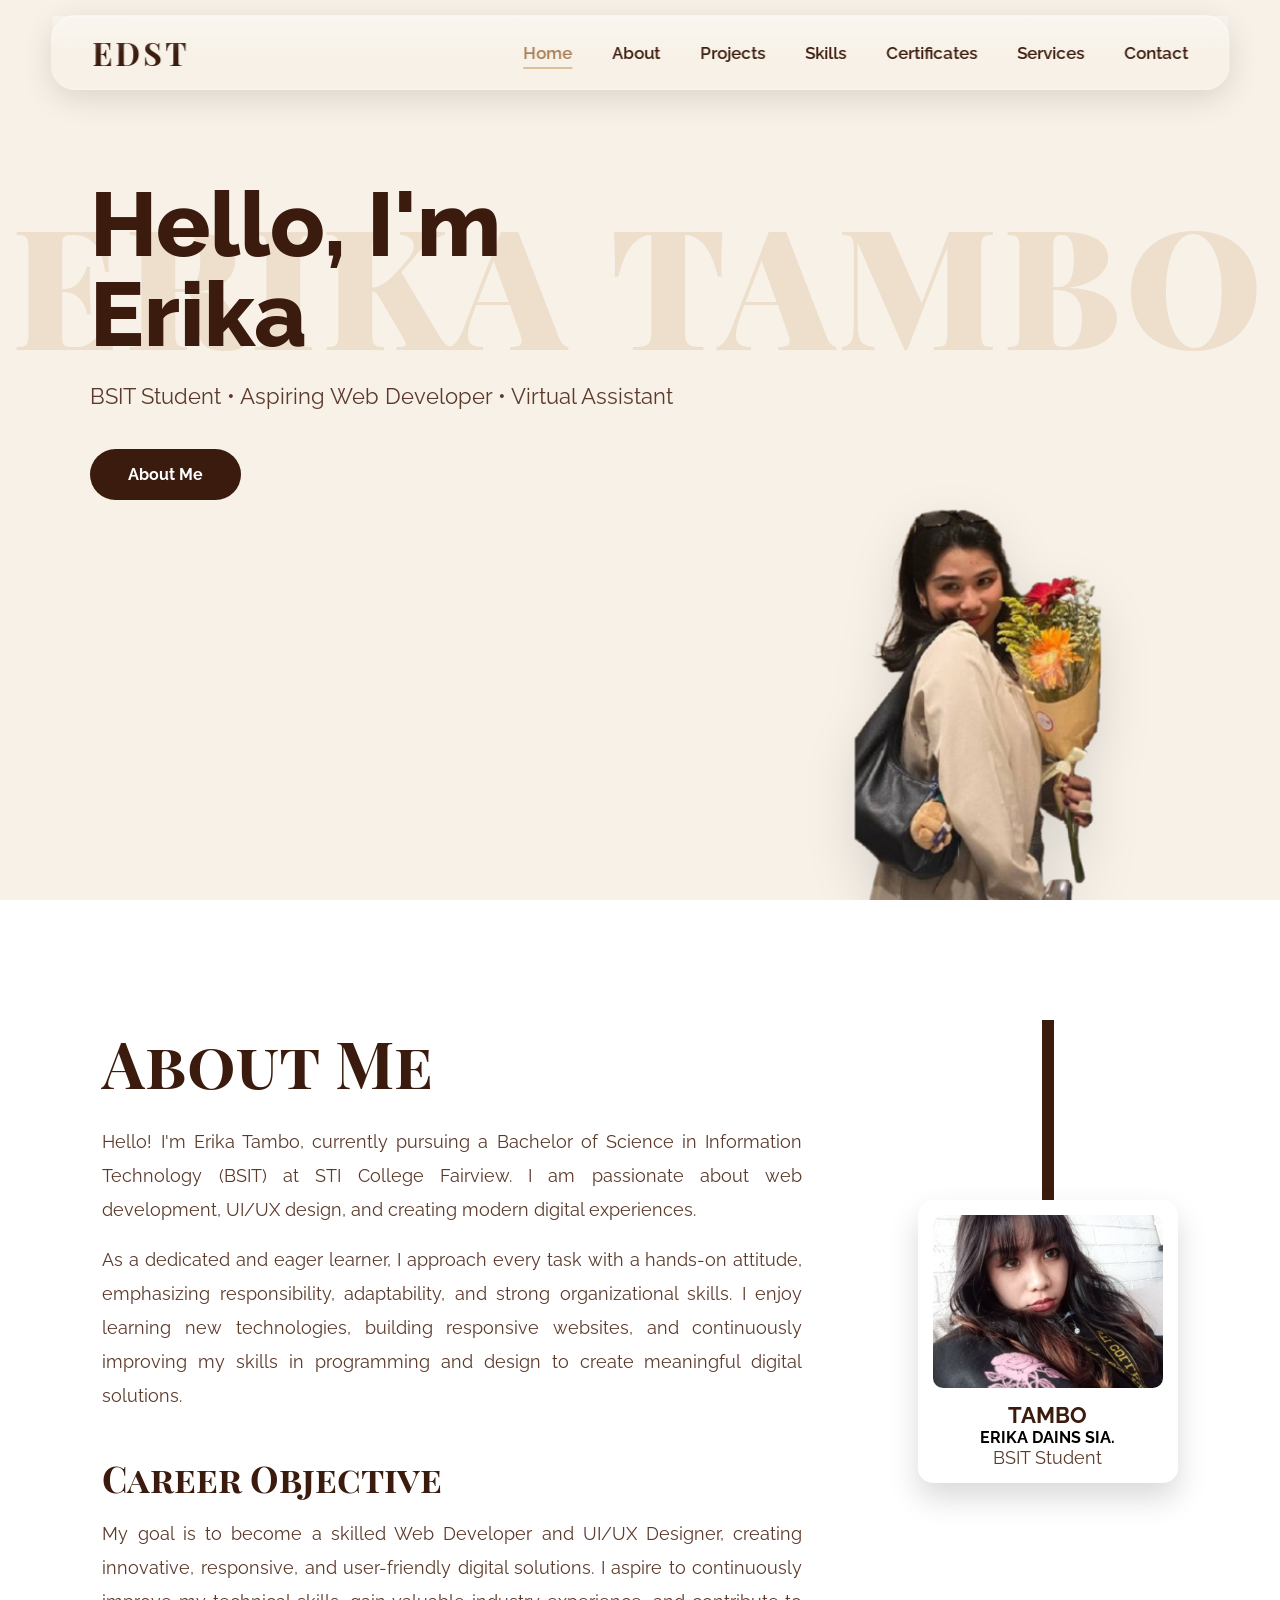
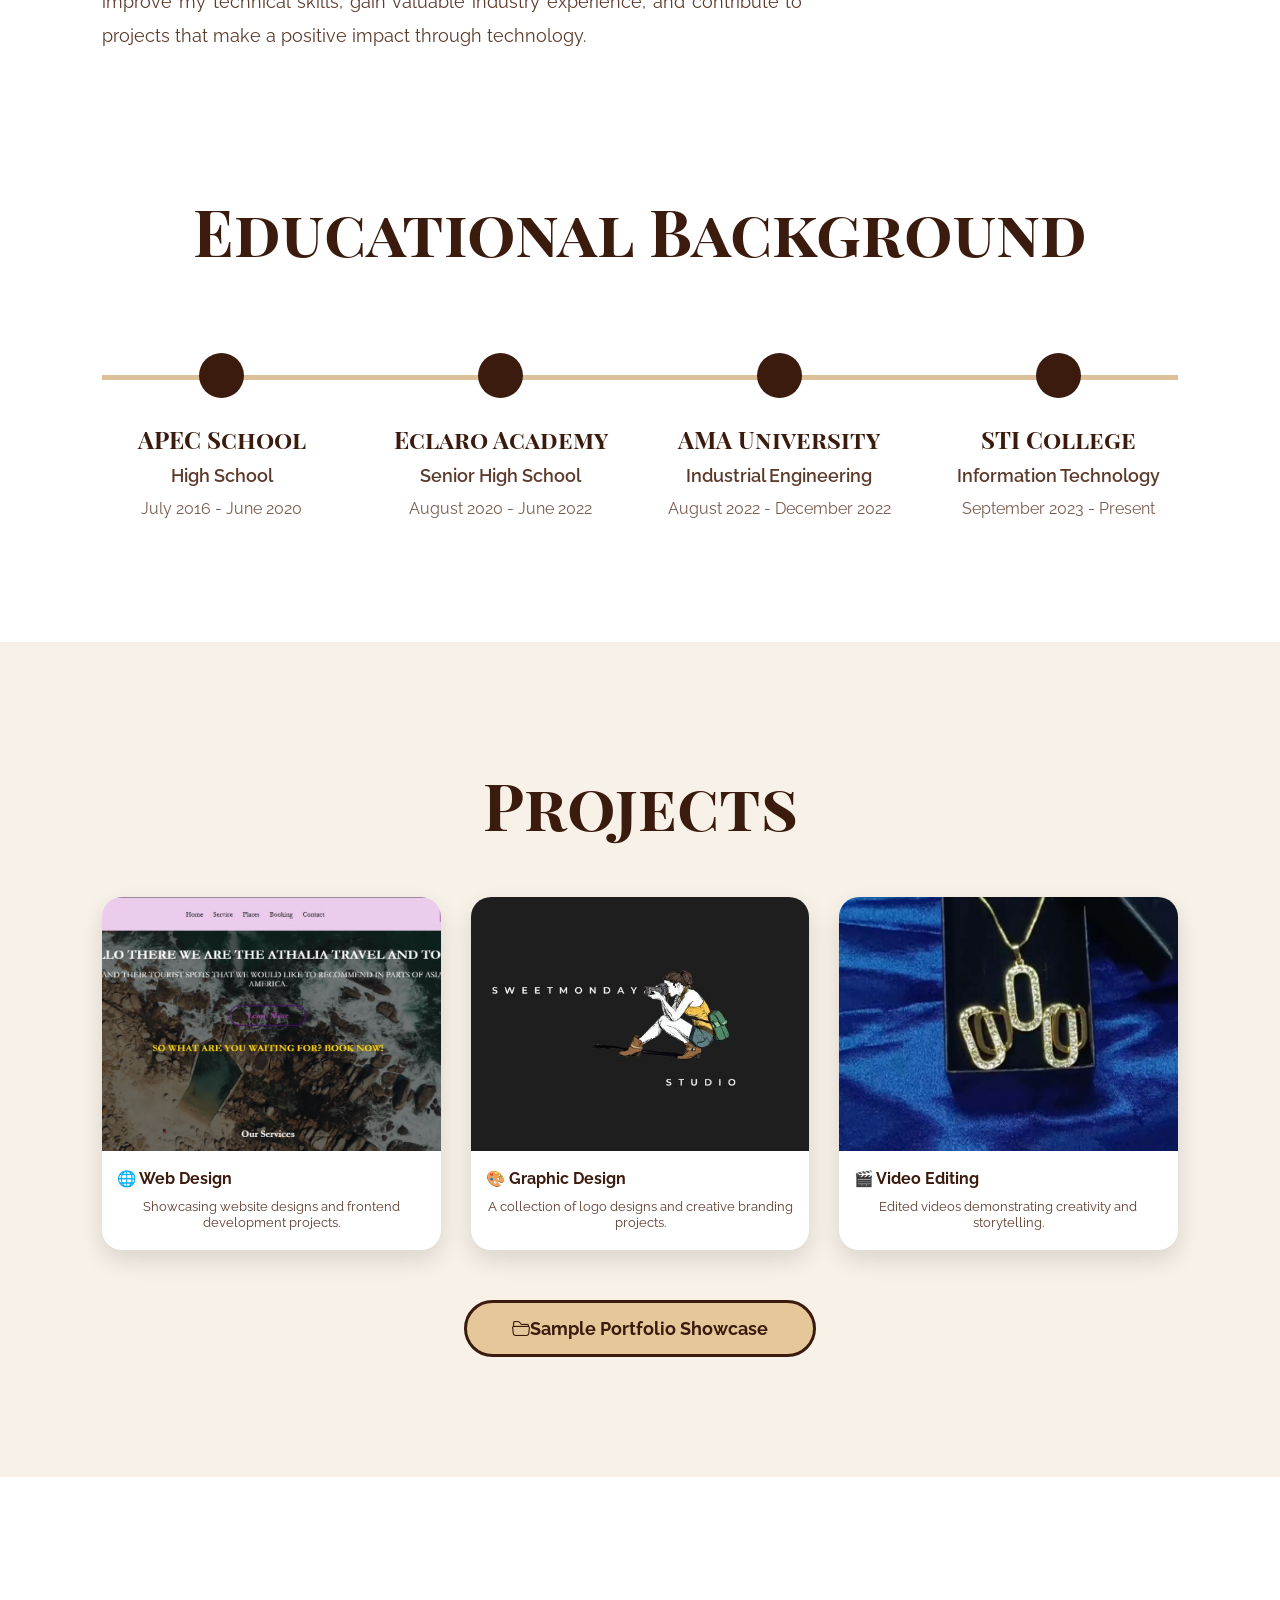
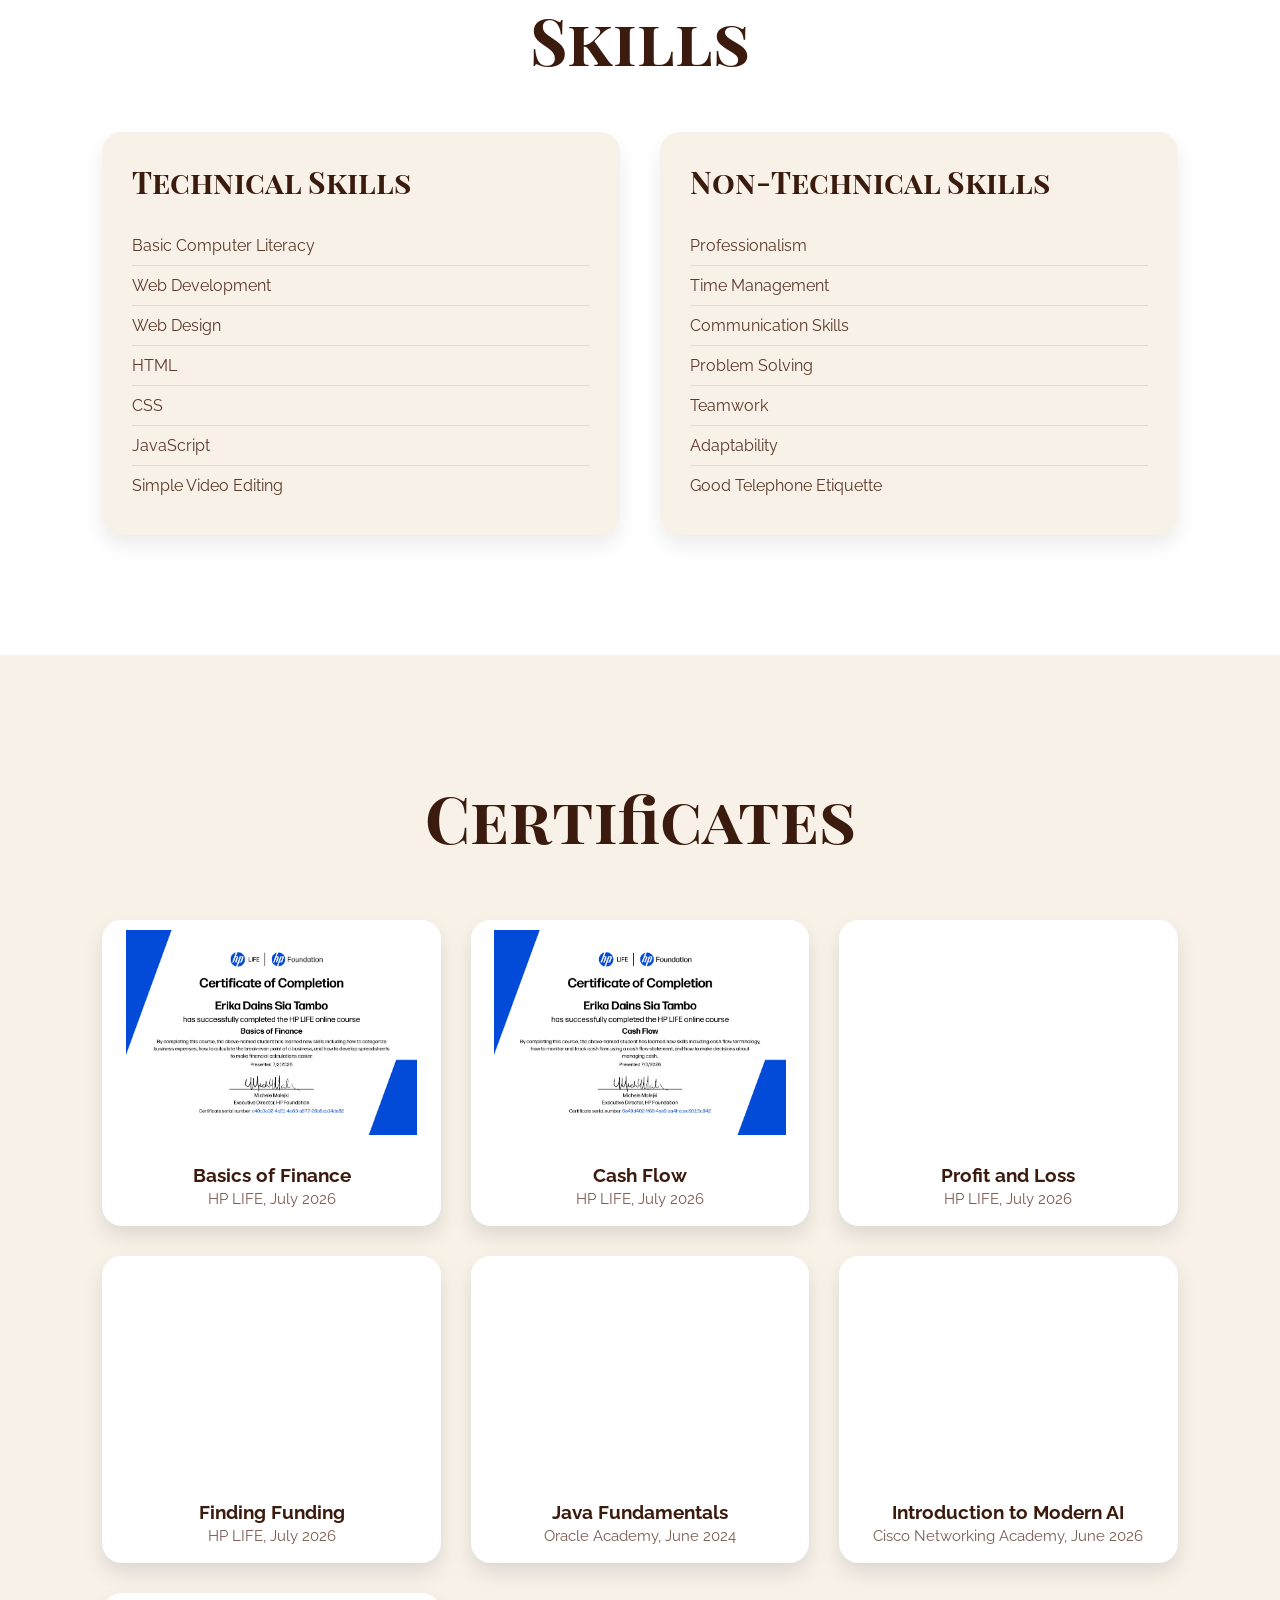
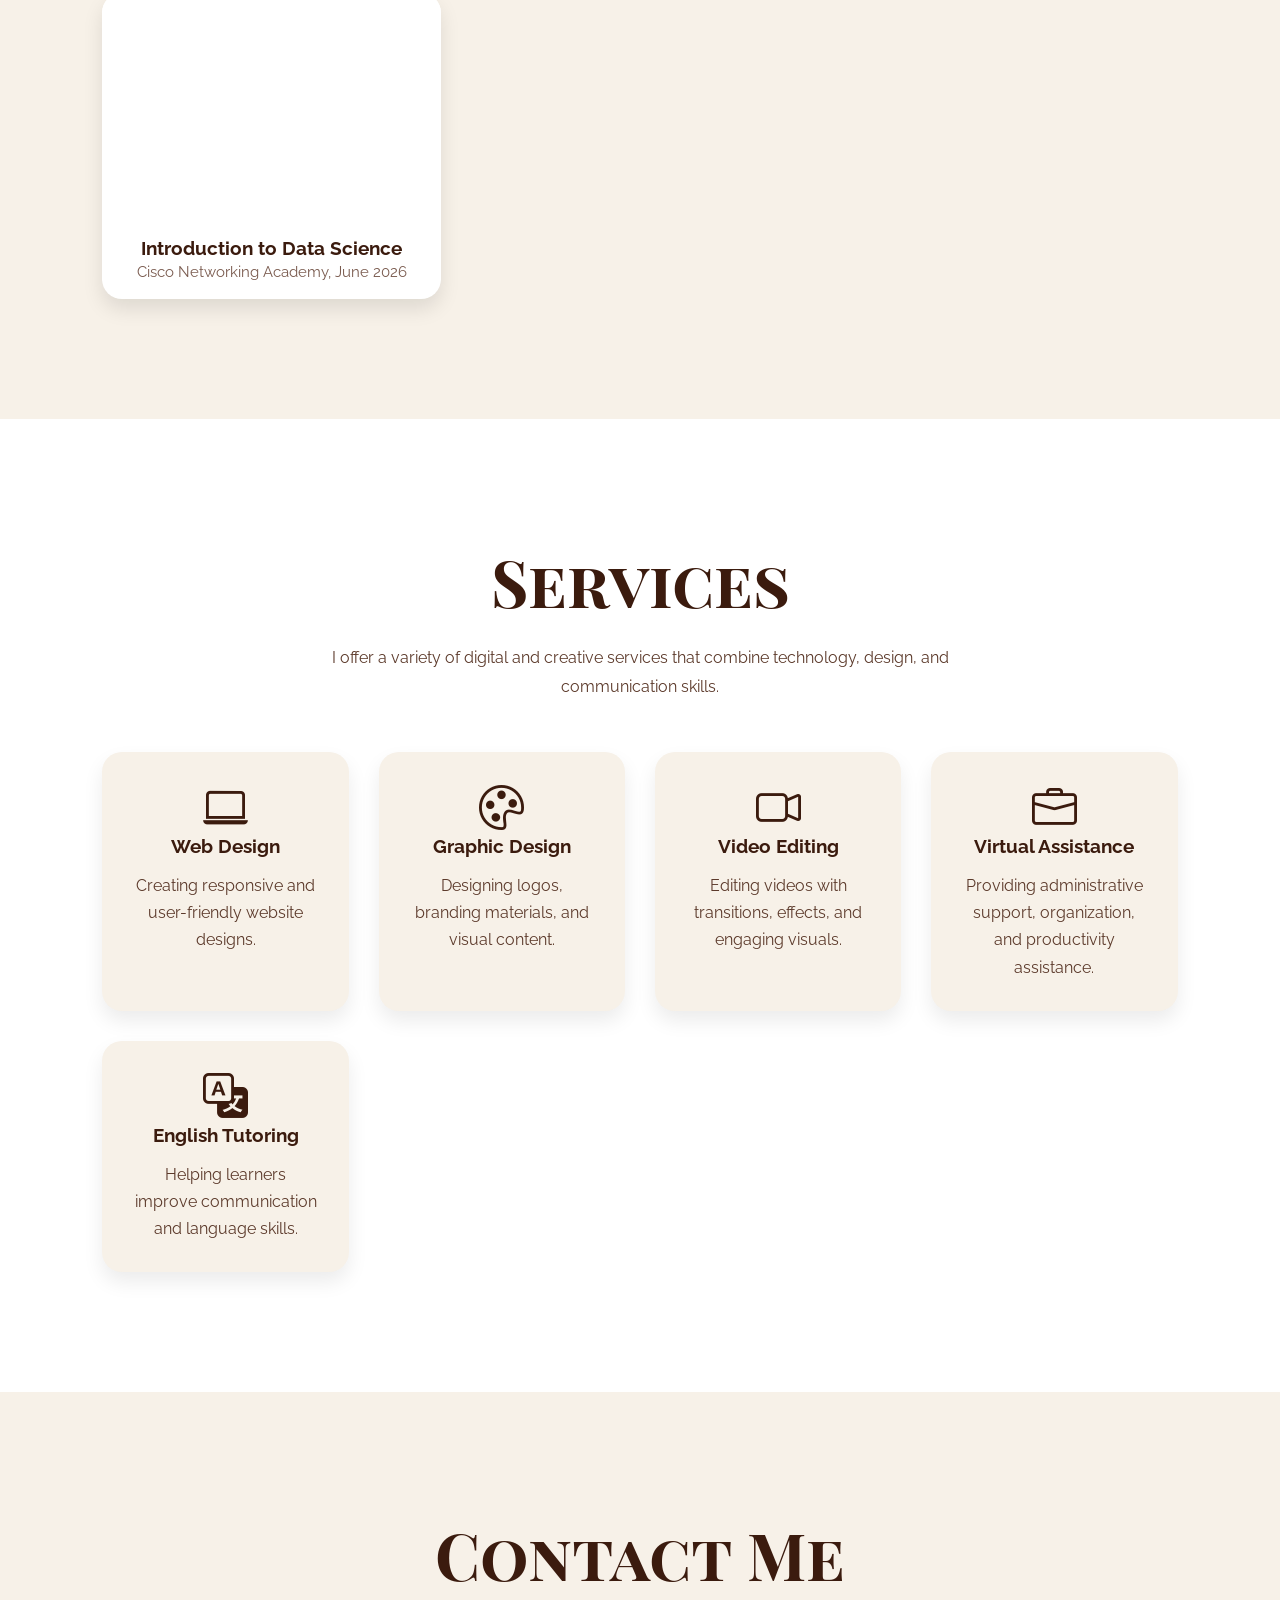
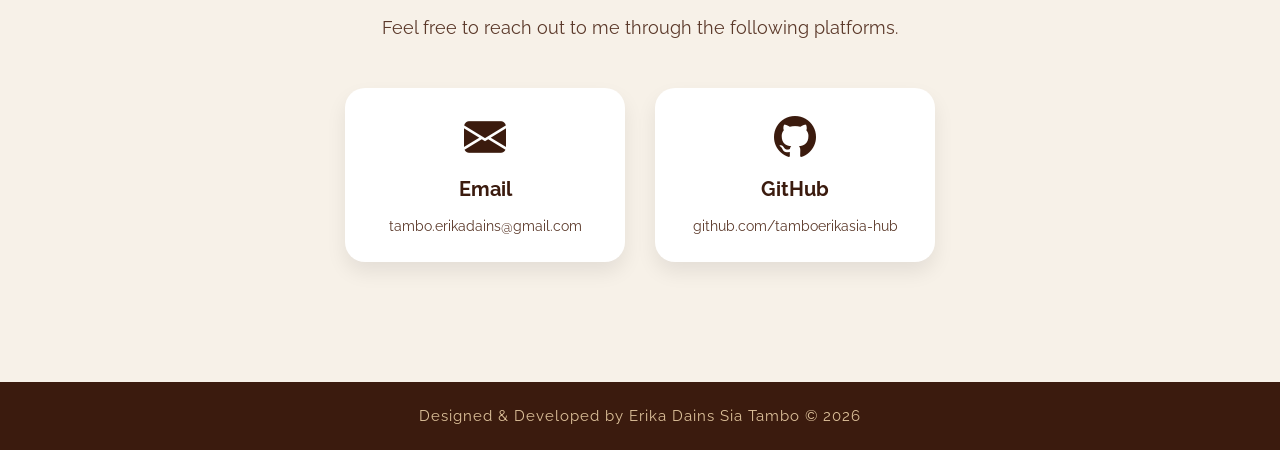
==== index.html @ eb38014f "Add files via upload" ====
<!DOCTYPE html>
<html lang="en">
<head>

  <meta charset="UTF-8">
  <meta name="viewport" content="width=device-width, initial-scale=1, viewport-fit=cover">
  <meta name="theme-color" content="#f7f1e8">

  <title>Erika Dains Tambo | BSIT Student, Web Developer, Virtual Assistant</title>
  <meta name="description" content="Portfolio of Erika Dains Tambo, a BSIT student at STI College Fairview offering web design, graphic design, video editing and virtual assistance.">

  <link rel="preconnect" href="https://fonts.googleapis.com">
  <link rel="preconnect" href="https://fonts.gstatic.com" crossorigin>

  <link href="https://fonts.googleapis.com/css2?family=Raleway:wght@300;400;500;600;700;800;900&display=swap" rel="stylesheet">
  <link href="https://fonts.googleapis.com/css2?family=Playfair+Display+SC:wght@400;700;900&display=swap" rel="stylesheet">
  <link rel="stylesheet" href="https://cdn.jsdelivr.net/npm/bootstrap-icons@1.11.3/font/bootstrap-icons.min.css" crossorigin="anonymous" integrity="sha384-gIkQt4WcI4X14+Hn7+8FKYbBIDh47i0gI5+xvzKXdqVn3naaYN/hceWLKAJrg4zoS">


  <link rel="stylesheet" href="style.css">

  <link rel="icon" href="ED.png" type="image/png">

</head>

<body>

  <nav class="navbar">
  <a href="#home" class="logo">EDST</a>
  <button type="button" class="nav-toggle" aria-label="Open menu" aria-expanded="false" aria-controls="nav-links"><i class="bi bi-list"></i></button>
  <ul class="nav-links" id="nav-links">
    <li><a href="#home">Home</a></li>
    <li>
      <a href="#about">About</a>
      <ul class="dropdown">
        <li><a href="#career-title">Career Objectives</a></li>
        <li><a href="#education">Educational Background</a></li>
      </ul>
    </li>
    <li><a href="#projects">Projects</a></li>
    <li><a href="#skills">Skills</a></li>
    <li><a href="#certificates">Certificates</a></li>
    <li><a href="#services">Services</a></li>
    <li><a href="#contact">Contact</a></li>
  </ul>
</nav>


  <section id="home"class="hero">

    <h1 class="bg-text">ERIKA TAMBO</h1>

    <div class="content">

      <h2>Hello, I'm Erika</h2>

      <p>
        BSIT Student • Aspiring Web Developer • Virtual Assistant
     </p>

      <a href="#about" class="btn">About Me</a>

    </div>


    <div class="image-box">

      <img src="pic1.png" alt="Erika">

    </div>

  </section>

  <section id="about" class="about">

    <div class="about-content">

        <div class="about-text">

            <h2>About Me</h2>

            <p>
                 Hello! I'm Erika Tambo, currently pursuing a Bachelor of Science in Information Technology (BSIT) at STI College Fairview. I am passionate about web development, UI/UX design, and creating modern digital experiences.
            </p>

            <p>
                As a dedicated and eager learner, I approach every task with a hands-on attitude, emphasizing responsibility, adaptability, and strong organizational skills. I enjoy learning new technologies, building responsive websites, and continuously improving my skills in programming and design to create meaningful digital solutions.
            </p>
            
            <h3 id="career-title" class="career-title">Career Objective</h3>

           <p class="career-text"> 
           My goal is to become a skilled Web Developer and UI/UX Designer, creating innovative, responsive, and user-friendly digital solutions. I aspire to continuously improve my technical skills, gain valuable industry experience, and contribute to projects that make a positive impact through technology.
           </p>
        </div>

        <div class="id-card-container">

            <div class="lanyard"></div>

            <div class="id-card">

                <img src="pic2.jpg" alt="Erika">

                <h3>TAMBO</h3>
                <h4>ERIKA DAINS SIA.</h4>

                <p>BSIT Student</p>

            </div>

        </div>

    </div>
    <div id="education" class="education">

    <h2>Educational Background</h2>

    <div class="timeline">

    <div class="timeline-item">
        <div class="circle"></div>
        <h3>APEC School</h3>
        <h4>High School</h4>
        <p>July 2016 - June 2020</p>
    </div>

    <div class="timeline-item">
        <div class="circle"></div>
        <h3>Eclaro Academy</h3>
        <h4>Senior High School</h4>
        <p>August 2020 - June 2022</p>
    </div>

    <div class="timeline-item">
        <div class="circle"></div>
        <h3>AMA University</h3>
        <h4>Industrial Engineering</h4>
        <p>August 2022 - December 2022</p>
    </div>

    <div class="timeline-item">
        <div class="circle"></div>
        <h3>STI College</h3>
        <h4>Information Technology</h4>
        <p>September 2023 - Present</p>
    </div>
   </div>
  </div>

  </section>

    <section id="projects" class="projects">

    <h2 class="section-title">Projects</h2>

    <div class="project-gallery">

        <button type="button" class="project-card" onclick="openCategory('web')">

            <img loading="lazy" decoding="async" src="2022.png" alt="Web Design">

            <h3>🌐 Web Design</h3>

            <p>
                Showcasing website designs and frontend development projects.
            </p>

        </button>

        <button type="button" class="project-card" onclick="openCategory('graphic')">

            <img loading="lazy" decoding="async" src="2.jpg" alt="Graphic Design">

            <h3>🎨 Graphic Design</h3>

            <p>
                A collection of logo designs and creative branding projects.
            </p>

        </button>

        <button type="button" class="project-card" onclick="openCategory('video')">

            <img loading="lazy" decoding="async" src="1st.jpg" alt="Video Editing">

            <h3>🎬 Video Editing</h3>

            <p>
                Edited videos demonstrating creativity and storytelling.
            </p>

        </button>
        
    </div> 

        <div class="portfolio-button-container">

            <a href="https://erika-dainstambo.my.canva.site/project-portfolio-showcase"
           target="_blank" rel="noopener"
           class="portfolio-btn">

            <i class="bi bi-folder2-open"></i>
            Sample Portfolio Showcase

         </a>

        </div>

        <div id="projectModal" class="project-modal" role="dialog" aria-modal="true" aria-label="Project details">

         <div class="modal-content">

            <button type="button" class="close-btn" aria-label="Close">&times;</button>

            <div id="modalBody"></div>

        </div>

</div>


</section>



<section id="skills" class="skills">

    <h2>Skills</h2>

    <div class="skills-container">

        <div class="skills-box">

            <h3>Technical Skills</h3>

            <ul>
                <li>Basic Computer Literacy</li>
                <li>Web Development</li>
                <li>Web Design</li>
                <li>HTML</li>
                <li>CSS</li>
                <li>JavaScript</li>
                <li>Simple Video Editing</li>
            </ul>

        </div>

        <div class="skills-box">

            <h3>Non-Technical Skills</h3>

            <ul>
                <li>Professionalism</li>
                <li>Time Management</li>
                <li>Communication Skills</li>
                <li>Problem Solving</li>
                <li>Teamwork</li>
                <li>Adaptability</li>
                <li>Good Telephone Etiquette</li>
            </ul>

        </div>

    </div>

</section>

<section id="certificates" class="certificates">

    <h2>Certificates</h2>

    <div class="certificate-gallery">
        <div class="certificate-card" tabindex="0" role="button" aria-label="View Basics of Finance certificate">
            <img loading="lazy" decoding="async" src="BF.jpg" alt="Basics of Finance certificate">
            <h3>Basics of Finance</h3>
            <p class="cert-meta">HP LIFE, July 2026</p>
        </div>

        <div class="certificate-card" tabindex="0" role="button" aria-label="View Cash Flow certificate">
            <img loading="lazy" decoding="async" src="Cash_Flow.jpg" alt="Cash Flow certificate">
            <h3>Cash Flow</h3>
            <p class="cert-meta">HP LIFE, July 2026</p>
        </div>

        <div class="certificate-card" tabindex="0" role="button" aria-label="View Profit and Loss certificate">
            <img loading="lazy" decoding="async" src="Profit_and_Loss.jpg" alt="Profit and Loss certificate">
            <h3>Profit and Loss</h3>
            <p class="cert-meta">HP LIFE, July 2026</p>
        </div>

        <div class="certificate-card" tabindex="0" role="button" aria-label="View Finding Funding certificate">
            <img loading="lazy" decoding="async" src="Finding_Funding.jpg" alt="Finding Funding certificate">
            <h3>Finding Funding</h3>
            <p class="cert-meta">HP LIFE, July 2026</p>
        </div>

        <div class="certificate-card" tabindex="0" role="button" aria-label="View Java Fundamentals certificate">
            <img loading="lazy" decoding="async" src="java_fundamental.jpg" alt="Java Fundamentals certificate">
            <h3>Java Fundamentals</h3>
            <p class="cert-meta">Oracle Academy, June 2024</p>
        </div>

        <div class="certificate-card" tabindex="0" role="button" aria-label="View Introduction to Modern AI certificate">
            <img loading="lazy" decoding="async" src="Introduction_to_Modern_AI.jpg" alt="Introduction to Modern AI certificate">
            <h3>Introduction to Modern AI</h3>
            <p class="cert-meta">Cisco Networking Academy, June 2026</p>
        </div>

        <div class="certificate-card" tabindex="0" role="button" aria-label="View Introduction to Data Science certificate">
            <img loading="lazy" decoding="async" src="Introduction_to_Data_Science.jpg" alt="Introduction to Data Science certificate">
            <h3>Introduction to Data Science</h3>
            <p class="cert-meta">Cisco Networking Academy, June 2026</p>
        </div>
    </div>


    <div id="certificateModal" class="certificate-modal" role="dialog" aria-modal="true" aria-label="Certificate preview">
        <button type="button" class="certificate-close" aria-label="Close">&times;</button>
        <img id="certificatePreview" class="certificate-preview" alt="">
    </div>

</section>

<section id="services" class="services">

    <h2>Services</h2>

    <p class="services-text">
        I offer a variety of digital and creative services that combine technology, design, and communication skills.
    </p>

    <div class="services-container">

        <div class="service-card">
            <i class="bi bi-laptop"></i>
            <h3>Web Design</h3>
            <p>Creating responsive and user-friendly website designs.</p>
        </div>

        <div class="service-card">
            <i class="bi bi-palette"></i>
            <h3>Graphic Design</h3>
            <p>Designing logos, branding materials, and visual content.</p>
        </div>

        <div class="service-card">
            <i class="bi bi-camera-video"></i>
            <h3>Video Editing</h3>
            <p>Editing videos with transitions, effects, and engaging visuals.</p>
        </div>

        <div class="service-card">
            <i class="bi bi-briefcase"></i>
            <h3>Virtual Assistance</h3>
            <p>Providing administrative support, organization, and productivity assistance.</p>
        </div>

        <div class="service-card">
            <i class="bi bi-translate"></i>
            <h3>English Tutoring</h3>
            <p>Helping learners improve communication and language skills.</p>
        </div>

    </div>

</section>

<section id="contact" class="contact">

    <h2>Contact Me</h2>

    <p class="contact-text">
        Feel free to reach out to me through the following platforms.
    </p>

    <div class="contact-container">

        <a href="https://mail.google.com/mail/?view=cm&fs=1&to=tambo.erikadains@gmail.com&su=Meeting%20Request&body=Dear%20Erika%2C%0A%0AI%20hope%20this%20message%20finds%20you%20well.%20I%20came%20across%20your%20portfolio%20and%20would%20like%20to%20schedule%20a%20meeting%20to%20discuss%20a%20possible%20collaboration.%0A%0APlease%20let%20me%20know%20your%20availability%2C%20and%20I%20will%20be%20happy%20to%20work%20around%20your%20schedule.%0A%0AThank%20you%2C%20and%20I%20look%20forward%20to%20hearing%20from%20you.%0A%0ABest%20regards%2C%0A%5BYour%20Name%5D" target="_blank" rel="noopener" class="contact-card">
          <i class="bi bi-envelope-fill"></i>
          <h3>Email</h3>
          <span>tambo.erikadains@gmail.com</span>
        </a>

        <a href="https://github.com/tamboerikasia-hub" target="_blank" rel="noopener" class="contact-card">
            <i class="bi bi-github"></i>
            <h3>GitHub</h3>
            <span>github.com/tamboerikasia-hub</span>
        </a>

    </div>

</section>

<footer class="footer">

    <p>Designed & Developed by Erika Dains Sia Tambo © 2026</p>

</footer>



  <script src="script.js"></script>

</body>
</html>
---- style.css ----
*{
  margin:0;
  padding:0;
  box-sizing:border-box;
  font-family:'Raleway', sans-serif;
}

html{
  scroll-behavior:smooth;
  scroll-padding-top:100px;
}

body{
  background:#f7f1e8;
  overflow-x:hidden;
  padding-top:0;
}

img{
  max-width:100%;
  height:auto;
}

.navbar{
    position:fixed;
    top:15px;
    left:50%;
    transform:translateX(-50%);
    width:92%;
    max-width:1400px;
    height:75px;
    display:flex;
    justify-content:space-between;
    align-items:center;
    padding:0 40px;
    background:rgba(255,255,255,0.12);
    backdrop-filter:blur(30px) saturate(180%);
    -webkit-backdrop-filter:blur(30px) saturate(180%);
    border:1px solid rgba(255,255,255,0.25);
    border-radius:24px;
    box-shadow:
      0 8px 32px rgba(0,0,0,.12),
      inset 0 1px 1px rgba(255,255,255,.35);
    z-index:1000;
    overflow:visible;
}

.navbar::before{
    content:"";
    position:absolute;
    top:0;
    left:0;
    width:100%;
    height:50%;
    background:linear-gradient(
        to bottom,
        rgba(255,255,255,.35),
        rgba(255,255,255,0)
    );
    pointer-events:none;
}

.logo{
    text-decoration: none;
    font-size: 2rem;
    font-weight:700;
    color:#3b1b0e;
    letter-spacing:3px;
    font-family:'Playfair Display SC', serif;
}

.nav-links{
    display:flex;
    align-items:center;
    gap:40px;
    list-style:none;
}

.nav-links a{
    text-decoration:none;
    color:#3b1b0e;
    font-size:17px;
    font-weight:600;
    position:relative;
    transition:.3s;
}

.nav-links a::after{
    content:"";
    position:absolute;
    left:0;
    bottom:-6px;
    width:0;
    height:2px;
    background:#dcc099;
    transition:.3s ease;
}

.nav-links a:hover{
    color:#a67c52;
}

.nav-links a:hover::after{
    width:100%;
}

.nav-links li{
  position:relative;
}

.dropdown{
    position:absolute;
    top:120%;
    left:0;
    min-width:220px;
    background:rgba(255,255,255,.7);
    backdrop-filter:blur(20px);
    -webkit-backdrop-filter:blur(20px);
    border:1px solid rgba(255,255,255,.4);
    border-radius:16px;
    box-shadow:0 10px 30px rgba(0,0,0,.1);
    list-style:none;
    opacity:0;
    visibility:hidden;
    transform:translateY(10px);
    transition:.3s ease;
    z-index:2000;
}

.dropdown li{
    padding:12px 18px;
}

.dropdown li a{
    color:#3b1b0e;
}

.dropdown li:hover{
    background:rgba(220,192,153,.2);
}

.nav-links li:hover .dropdown{
    opacity:1;
    visibility:visible;
    transform:translateY(0);
}

.hero{
  width:100%;
  min-height:100vh;
  position:relative;
  overflow:hidden;
  padding:140px 7% 80px;
}

.bg-text{
  position:absolute;
  top:170px;
  left:50%;
  transform:translateX(-50%);
  font-size:clamp(60px, 13vw, 180px);
  font-weight:900;
  color:#dcc099;
  opacity:0.35;
  white-space:nowrap;
  z-index:1;
  letter-spacing:5px;
  font-family:'Playfair Display SC', serif;
}

.content{
  position:relative;
  z-index:5;
  max-width:600px;
  margin: 40px 0 0;
}

.content h2{
  font-size:clamp(45px, 7vw, 90px);
  line-height:1;
  color:#3b1b0e;
  margin-bottom:20px;
  font-weight:800;
}

.content p{
  font-size:clamp(16px, 2vw, 22px);
  color:#5c3a2b;
  margin-bottom:35px;
  line-height:1.6;
}

.btn{
  display:inline-block;
  padding:16px 38px;
  background:#3b1b0e;
  color:white;
  text-decoration:none;
  border-radius:50px;
  font-weight:700;
  transition:0.3s;
}

.btn:hover{
  background:#dcc099;
  color:#3b1b0e;
  transform:translateY(-5px);
}

.image-box{
  position:absolute;
  right:-50px;
  bottom: -4px;;
  width:min(55vw, 780px);
  z-index:4;
}


.image-box img{
  width:100%;
  object-fit:contain;

  mix-blend-mode:multiply;

  filter:
    drop-shadow(0 20px 25px rgba(0,0,0,0.12));
}

@keyframes float{

   0%{
        transform:translateX(-50%) translateY(0);
    }

    50%{
        transform:translateX(-50%) translateY(-3px);
    }

    100%{
        transform:translateX(-50%) translateY(0);
    }

}

@media(max-width:1100px){

  .hero{
    padding-top:180px;
  }

  .image-box{
    width:420px;
    right:0;
  }

}

@media(max-width:900px){

  .navbar{
    flex-direction:column;
    gap:20px;
    padding:25px;
  }

  .nav-links{
    gap:20px;
    flex-wrap:wrap;
    justify-content:center;
  }

  .hero{
    display:flex;
    flex-direction:column;
    align-items:center;
    justify-content:center;
    text-align:center;
    padding:
      220px
      25px
      80px;
  }

  .bg-text{
    top:230px;
    font-size:70px;
    white-space:normal;
    text-align:center;
    width:100%;
  }

  .content{
    margin-top:0;
  }

  .content h2{
    font-size:55px;
  }

  .image-box{
    position:relative;
    width:100%;
    max-width:420px;
    right:auto;
    bottom:auto;
    margin-top:50px;
  }

}

@media(max-width:500px){

  .logo{
    font-size:26px;
  }

  .nav-links{
    gap:15px;
  }

  .nav-links a{
    font-size:15px;
  }

  .content h2{
    font-size:42px;
  }

  .content p{
    font-size:16px;
  }

  .btn{
    padding:14px 30px;
    font-size:15px;
  }

  .bg-text{
    font-size:55px;
    top:250px;
  }

}

.about{
    width:100%;
    padding:120px 8%;
    background:#ffffff;
}

.about-content{
    display:flex;
    justify-content:space-between;
    align-items:flex-start;
    gap:100px;
}

.about-text{
    flex:1;
    max-width:700px;
}

.about-text h2{
    font-size:60px;
    color:#3b1b0e;
    margin-bottom:20px;
    font-family:'Playfair Display SC', serif;
     text-align:justify
}

.about-text p{
    color:#5c3a2b;
    font-size:18px;
    line-height:1.9;
    margin-bottom:15px;
     text-align:justify
}

.career-title{
    margin-top:40px;
    margin-bottom:15px;
    color:#3b1b0e;
    font-size:36px;
    font-weight:700;
    font-family:'Playfair Display SC', serif;
}

.career-text{
    color:#5c3a2b;
    font-size:18px;
    line-height:1.9;
    margin-bottom:20px;
    text-align:justify;
}

.id-card-container{
    display:flex;
    flex-direction:column;
    align-items:center;
    flex-shrink:0;
    transform-origin:top center;
    animation:swing 4s ease-in-out infinite;
}

.lanyard{
    width:12px;
    height:180px;
    background:#3b1b0e;
}

.id-card{
    width:260px;
    background:white;
    padding:15px;
    border-radius:15px;
    text-align:center;

    box-shadow:0 15px 30px rgba(0,0,0,.15);
}

.id-card img{
    width:100%;
    border-radius:10px;
}

.id-card h3{
    margin-top:10px;
    color:#3b1b0e;
    font-size:22px;
}

.id-card p{
    color:#5c3a2b;
    font-size:18px;
}

@media(max-width:900px){

    .about-content{
        flex-direction:column;
        align-items:center;
        text-align:center;
        gap:50px;
    }

    .about-text{
        max-width:100%;
    }

    .about-text h2{
        font-size:45px;
        text-align:justify
    }

    .career-title{
        font-size:30px;
         text-align:justify
    }

    .id-card{
        width:220px;
    }

}

.education{
    margin-top:120px;
}

.education h2{
    text-align:center;
    color:#3b1b0e;
    margin-bottom:80px;
    font-size:70px;
    font-family:'Playfair Display SC', serif;
}

.timeline{
    position:relative;
    display:flex;
    justify-content:space-between;
    align-items:flex-start;
    gap:40px;
}

.timeline::before{
    content:"";
    position:absolute;
    top:22px;
    left:0;
    width:100%;
    height:5px;
    background:#dcc099;
}

.timeline-item{
    position:relative;
    z-index:2;
    text-align:center;
    width:250px;
}

.circle{
    width:45px;
    height:45px;
    background:#3b1b0e;
    border-radius:50%;
    margin:0 auto 25px;
}

.timeline-item h3{
    color:#3b1b0e;
    font-size:24px;
    margin-bottom:10px;
    font-weight:700;
    font-family:'Playfair Display SC', serif;
}

.timeline-item h4{
    color:#5c3a2b;
    font-size:18px;
    margin-bottom:10px;
    font-weight:600;
}

.timeline-item p{
    color:#7a5b4f;
    font-size:16px;
    line-height:1.6;
}

@media(max-width:900px){

    .education h2{
        font-size:50px;
    }

    .timeline{
        flex-direction:column;
        align-items:center;
        gap:50px;
    }

    .timeline::before{
        display:none;
    }

    .timeline-item{
        width:100%;
        max-width:350px;
    }

    .about-content{
        flex-direction:column;
        text-align:center;
    }

    .timeline{
        flex-direction:column;
        gap:40px;
        align-items:center;
    }

    .timeline::before{
        display:none;
    }

}

@keyframes swing{

    0%{
        transform:rotate(-4deg);
    }

    50%{
        transform:rotate(4deg);
    }

    100%{
        transform:rotate(-4deg);
    }

}


.section-title{
    text-align:center;
    font-size:42px;
    margin-bottom:50px;
    color:#3b1b0e;
}

.project-gallery{
    display:grid;
    grid-template-columns:repeat(auto-fit, minmax(350px, 1fr));
    gap:30px;
    justify-content:center;
    align-items:start;
    margin-top:50px;
}

.project-card{
    background:#fff;
    border:none;
    border-radius:20px;
    overflow:hidden;
    cursor:pointer;
    box-shadow:0 10px 25px rgba(0,0,0,.12);
    transition:.3s;
    text-align:center;
    display:flex;
    flex-direction:column;
    height:520px; 
}

.project-card img{
    width:100%;
    height:350px;
    object-fit:cover;
    display:block;
}


.project-card h3{
    margin:18px 15px 10px;
    color:#3b1b0e;
    text-align:center;
}

.project-card p{
    margin:0 15px 20px;
    color:#5c3a2b;
    flex:1;
}

.project-modal{

    display:none;

    position:fixed;

    inset:0;

    background:rgba(0,0,0,.8);

    backdrop-filter:blur(6px);

    justify-content:center;

    align-items:center;

    z-index:99999;

}

.modal-content{

    width:90%;

    max-width:1100px;

    max-height:90vh;

    overflow-y:auto;

    background:#fff;

    border-radius:20px;

    padding:35px;

    position:relative;

    animation:popup .35s ease;

}

.close-btn{

    position:absolute;

    top:15px;

    right:20px;

    font-size:40px;

    font-weight:bold;

    cursor:pointer;

    color:#3b1b0e;

    transition:.3s;

}

.close-btn:hover{

    color:#b22222;

    transform:rotate(90deg);

}

.project-item{

    margin-bottom:35px;

}

.project-item img{

    width:100%;

    border-radius:15px;

    cursor:pointer;

    transition:.3s;

}

.project-item img:hover{

    transform:scale(1.02);

}

@keyframes popup{

    from{

        opacity:0;

        transform:scale(.9);

    }

    to{

        opacity:1;

        transform:scale(1);

    }

}

.project-buttons{
    display:center;
    gap:10px;
    margin:20px;
}

.portfolio-button-container{
    width: 100%;
    display: flex;
    justify-content: center;
    align-items: center;
    margin: 50px auto 0;
}

.portfolio-btn{
    display: inline-flex;
    align-items: center;
    justify-content: center;

    padding: 15px 45px;

    background: #e5c79a;
    color: #3b1b0e;

    border: 3px solid #3b1b0e;
    border-radius: 50px;

    text-decoration: none;
    font-weight: 700;
    font-size: 18px;

    transition: .3s ease;
}

.portfolio-btn:hover{
    background: #3b1b0e;
    color: #fff;
    transform: translateY(-4px);
}

.portfolio-btn i{
    font-size:18px;
}



.skills{
    padding:120px 8%;
    background:#ffffff;
}

.skills h2{
    text-align:center;
    font-size:55px;
    color:#3b1b0e;
    font-family:'Playfair Display SC', serif;
    margin-bottom:50px;
}

.skills-container{
    display:grid;
    grid-template-columns:repeat(2,1fr);
    gap:40px;
}

.skills-box{
    background:#f7f1e8;
    padding:30px;
    border-radius:20px;
    box-shadow:0 10px 20px rgba(0,0,0,.08);
    transition:.3s;
}

.skills-box:hover{
    transform:translateY(-8px);
}

.skills-box h3{
    color:#3b1b0e;
    margin-bottom:24px;
    font-size:30px;
    font-family:'Playfair Display SC', serif;
}

.skills-box ul{
    list-style:none;
}

.skills-box li{
    padding:10px 0;
    color:#5c3a2b;
    font-size:16px;
    border-bottom:1px solid rgba(59,27,14,.1);
}

.skills-box li:last-child{
    border-bottom:none;
}

@media(max-width:768px){

    .skills-container{
        grid-template-columns:1fr;
    }

    .skills h2{
        font-size:50px;
    }

}

/* CERTIFICATES */

.certificates{
    padding:120px 8%;
    background:#f7f1e8;
}

.certificates h2{
    text-align:center;
    font-size:60px;
    color:#3b1b0e;
    margin-bottom:60px;
    font-family:'Playfair Display SC', serif;
}

.certificate-gallery{
    display:grid;
    grid-template-columns:repeat(auto-fit,minmax(300px,1fr));
    gap:30px;
}

.certificate-card{
    background:#fff;
    border-radius:20px;
    overflow:hidden;
    box-shadow:0 10px 20px rgba(0,0,0,.1);
    transition:.3s;
    cursor:pointer;
    position:relative;
}

.certificate-card:hover{
    transform:translateY(-8px);
}

.certificate-card img{
    width:100%;
    height:220px;
    object-fit:contain;
    background:#fff;
    padding:10px;
}

.certificate-card h3{
    text-align:center;
    padding:15px;
    color:#3b1b0e;
}

/* Hover Overlay */

.certificate-card::after{
    content:"📜 View Certificate";
    position:absolute;
    top:0;
    left:0;
    width:100%;
    height:220px;
    background:rgba(0,0,0,.55);
    color:#fff;
    display:flex;
    justify-content:center;
    align-items:center;
    font-size:18px;
    font-weight:700;
    opacity:0;
    transition:.3s ease;
}

.certificate-card:hover::after{
    opacity:1;
}

/* Modal */

.certificate-modal{
    display:none;
    position:fixed;
    inset:0;
    background:rgba(0,0,0,.9);
    backdrop-filter:blur(8px);
    z-index:99999;
}

.certificate-preview{
    position:absolute;
    top:50%;
    left:50%;
    transform:translate(-50%,-50%);
    max-width:95%;
    max-height:90vh;
    object-fit:contain;
    border-radius:15px;
    box-shadow:0 20px 50px rgba(0,0,0,.4);
    animation:zoomCertificate .3s ease;
}

.certificate-close{
    position:absolute;
    top:20px;
    right:40px;
    color:#fff;
    font-size:50px;
    cursor:pointer;
    z-index:100000;
}

@keyframes zoomCertificate{

    from{
        transform:translate(-50%,-50%) scale(.7);
        opacity:0;
    }

    to{
        transform:translate(-50%,-50%) scale(1);
        opacity:1;
    }

}

@media(max-width:900px){

    .certificate-gallery{
        grid-template-columns:repeat(2,1fr);
    }

}

@media(max-width:600px){

    .certificate-gallery{
        grid-template-columns:1fr;
    }

}

.contact{
    padding:120px 8%;
    background:#ffffff;
    text-align:center;
}

.contact h2{
    font-size:60px;
    color:#3b1b0e;
    font-family:'Playfair Display SC', serif;
    margin-bottom:20px;
}

.services{
    padding:120px 8%;
    background:#ffffff;
    text-align:center;
}

.services h2{
    font-size:60px;
    color:#3b1b0e;
    margin-bottom:20px;
    font-family:'Playfair Display SC', serif;
}

.services-text{
    max-width:700px;
    margin:0 auto 50px;
    color:#5c3a2b;
    line-height:1.8;
}

.services-container{
    display:grid;
    grid-template-columns:repeat(auto-fit,minmax(250px,1fr));
    gap:30px;
}

.service-card{
    background:#f7f1e8;
    padding:30px;
    border-radius:20px;
    box-shadow:0 10px 20px rgba(0,0,0,.08);
    transition:.3s;
}

.service-card:hover{
    transform:translateY(-8px);
}

.service-card i{
    font-size:45px;
    color:#3b1b0e;
    margin-bottom:15px;
}

.service-card h3{
    color:#3b1b0e;
    margin-bottom:15px;
}

.service-card p{
    color:#5c3a2b;
    line-height:1.7;
}

.contact-card h3{
    font-size:20px;
    color:#3b1b0e;
    font-weight:700;
    margin:0;
}

.contact-card span{
    font-size:14px;
    color:#5c3a2b;
    text-align:center;
    word-break:break-word;
    line-height:1.5;
}
.contact-text{
    color:#5c3a2b;
    margin-bottom:50px;
    font-size:18px;
}

.contact-container{
    display:flex;
    justify-content:center;
    gap:30px;
    flex-wrap:wrap;
}

.contact-card{
    width:180px;
    padding:25px;
    background:#f7f1e8;
    border-radius:20px;
    text-decoration:none;
    color:#3b1b0e;
    display:flex;
    flex-direction:column;
    align-items:center;
    gap:15px;
    transition:.3s;
    box-shadow:0 10px 20px rgba(0,0,0,.08);
}

.contact-card:hover{
    transform:translateY(-8px);
    background:#dcc099;
}

.contact-card i{
    font-size:42px;
    color:#3b1b0e;
    display:block;
}

.footer{
    background:#3b1b0e;
    padding:25px;
    text-align:center;
}

.footer p{
    color:#dcc099;
    font-size:15px;
    letter-spacing:1px;
}

#career,
#education,
#projects,
#skills,
#contact{
    scroll-margin-top:120px;
}

/* ===== Improvements ===== */
.projects{padding:120px 8%;background:#f7f1e8}
.contact{background:#f7f1e8}
.contact-card{background:#fff}
.section-title{font-family:'Playfair Display SC',serif;font-size:60px}
.navbar{background:rgba(247,241,232,.86)}
.nav-links a.active{color:#a67c52}
.nav-links a.active::after{width:100%}
.nav-links li:focus-within .dropdown{opacity:1;visibility:visible;transform:none}
.nav-toggle{display:none;background:none;border:none;font-size:2rem;color:#3b1b0e;cursor:pointer;line-height:1}
.project-card:hover{transform:translateY(-8px)}
.project-item img{cursor:default}
.project-item img:hover{transform:none}
.close-btn,.certificate-close{background:none;border:none;line-height:1}
.certificate-card h3{padding:15px 15px 4px}
.cert-meta{text-align:center;padding:0 15px 18px;color:#7a5b4f;font-size:15px}
.certificate-card::after{pointer-events:none}
:focus-visible{outline:3px solid #a67c52;outline-offset:3px}

@media(max-width:900px){
  .navbar{flex-direction:row;flex-wrap:wrap;height:auto;min-height:64px;padding:10px 22px;gap:0}
  .nav-toggle{display:block}
  .nav-links{display:none;width:100%;flex-direction:column;align-items:flex-start;gap:0;padding:10px 0 6px}
  .nav-links.open{display:flex}
  .nav-links>li{width:100%;padding:10px 0}
  .dropdown{position:static;opacity:1;visibility:visible;transform:none;background:none;border:none;box-shadow:none;backdrop-filter:none;padding-left:14px}
  .hero{padding-top:150px}
  .bg-text{top:140px}
  .section-title{font-size:45px}
  .project-gallery{grid-template-columns:1fr}
}
@media(prefers-reduced-motion:reduce){
  *{animation:none!important;transition:none!important;scroll-behavior:auto!important}
}


/* ===== Responsive: phones, tablets, laptops, TVs, portrait and landscape ===== */
html{-webkit-text-size-adjust:100%;text-size-adjust:100%}
.hero{min-height:100vh;min-height:100svh}
.navbar{padding-left:max(40px,env(safe-area-inset-left));padding-right:max(40px,env(safe-area-inset-right))}
.footer{padding-bottom:calc(25px + env(safe-area-inset-bottom))}

/* fluid headings */
.about-text h2,.education h2,.skills h2,.certificates h2,.contact h2,.services h2,.section-title{font-size:clamp(34px,6vw,64px)}
.career-title{font-size:clamp(26px,4vw,36px)}
.about-text p,.career-text{font-size:clamp(16px,1.5vw,18px)}

/* grids that never overflow narrow screens */
.project-gallery{grid-template-columns:repeat(auto-fit,minmax(min(100%,300px),1fr))}
.project-card{height:auto}
.project-card img{height:auto;aspect-ratio:4/3}
.project-card p{flex:none}
.skills-container{grid-template-columns:repeat(auto-fit,minmax(min(100%,300px),1fr))}
.services-container{grid-template-columns:repeat(auto-fit,minmax(min(100%,240px),1fr))}
.certificate-gallery{grid-template-columns:repeat(auto-fit,minmax(min(100%,280px),1fr))}
.certificate-card img{height:auto;aspect-ratio:3/2}
.certificate-card::after{height:auto;aspect-ratio:3/2}
.contact-card{flex:1 1 200px;max-width:280px;width:auto}

/* project popup: images of any shape fit, two columns when there is room */
.modal-content{width:min(92%,1200px);max-height:90vh;max-height:90dvh;padding:clamp(18px,3vw,35px)}
.modal-content #modalBody{display:grid;grid-template-columns:repeat(auto-fit,minmax(min(100%,320px),1fr));gap:24px}
#modalBody>h2{grid-column:1/-1;color:#3b1b0e;padding-right:40px}
.project-item{margin:0}
.project-item img{aspect-ratio:4/3;object-fit:contain;background:#f7f1e8}
.project-item h3{margin:12px 0 6px;color:#3b1b0e}
.project-item p{color:#5c3a2b;line-height:1.6}
.certificate-preview{max-width:96vw;max-height:88vh;max-height:88dvh}

/* timeline: share the row on laptops instead of overflowing */
@media(min-width:901px){.timeline-item{flex:1;min-width:0;width:auto}}

/* small phones */
@media(max-width:600px){
  .about,.projects,.skills,.certificates,.services,.contact{padding-top:80px;padding-bottom:80px}
  .about-text h2,.about-text p,.career-text,.career-title{text-align:left}
  .about-content{text-align:left;align-items:center}
  .hero{padding-left:20px;padding-right:20px}
  .lanyard{height:120px}
  .portfolio-btn{padding:14px 26px;font-size:16px;text-align:center}
  .certificate-close,.close-btn{font-size:40px;top:8px;right:14px}
}

/* phones turned sideways (short, wide screens) */
@media(orientation:landscape) and (max-height:520px){
  .navbar{top:8px;min-height:52px}
  .nav-links{max-height:calc(100dvh - 90px);overflow-y:auto}
  .hero{min-height:auto;padding:100px 6% 40px;text-align:left;flex-direction:row;align-items:center;justify-content:flex-start}
  .bg-text{display:none}
  .content{margin:0;max-width:55%}
  .content h2{font-size:clamp(32px,7vw,56px)}
  .image-box{position:absolute;width:38vw;max-width:360px;right:2%;bottom:0;margin:0}
  .about,.projects,.skills,.certificates,.services,.contact{padding-top:70px;padding-bottom:70px}
}

/* laptops and desktops: keep content from stretching too wide */
.about,.projects,.skills,.certificates,.services,.contact{
  padding-left:max(8%,calc((100% - 1500px)/2));
  padding-right:max(8%,calc((100% - 1500px)/2));
}

/* TVs and very large monitors */
@media(min-width:1920px){
  .navbar{max-width:1800px;height:90px}
  .nav-links a{font-size:20px}
  .logo{font-size:2.4rem}
  .content{max-width:760px}
  .content h2{font-size:110px}
  .content p{font-size:28px}
  .btn{padding:20px 46px;font-size:20px}
  .image-box{width:min(48vw,1100px)}
  .about,.projects,.skills,.certificates,.services,.contact{padding-left:max(8%,calc((100% - 1800px)/2));padding-right:max(8%,calc((100% - 1800px)/2))}
  .about-text{max-width:900px}
  .about-text p,.career-text,.services-text,.contact-text{font-size:22px}
  .timeline-item h3{font-size:30px}
  .timeline-item h4,.timeline-item p,.skills-box li,.service-card p,.project-card p,.cert-meta{font-size:20px}
  .skills-box h3{font-size:36px}
  .project-card h3,.certificate-card h3,.service-card h3{font-size:26px}
  .contact-card{max-width:340px}
  .contact-card h3{font-size:24px}
  .contact-card span{font-size:18px}
  .id-card{width:320px}
}
@media(min-width:2560px){
  .about-text p,.career-text,.services-text,.contact-text{font-size:26px}
  .timeline-item h4,.timeline-item p,.skills-box li,.service-card p,.project-card p,.cert-meta{font-size:24px}
  .nav-links a{font-size:24px}
}
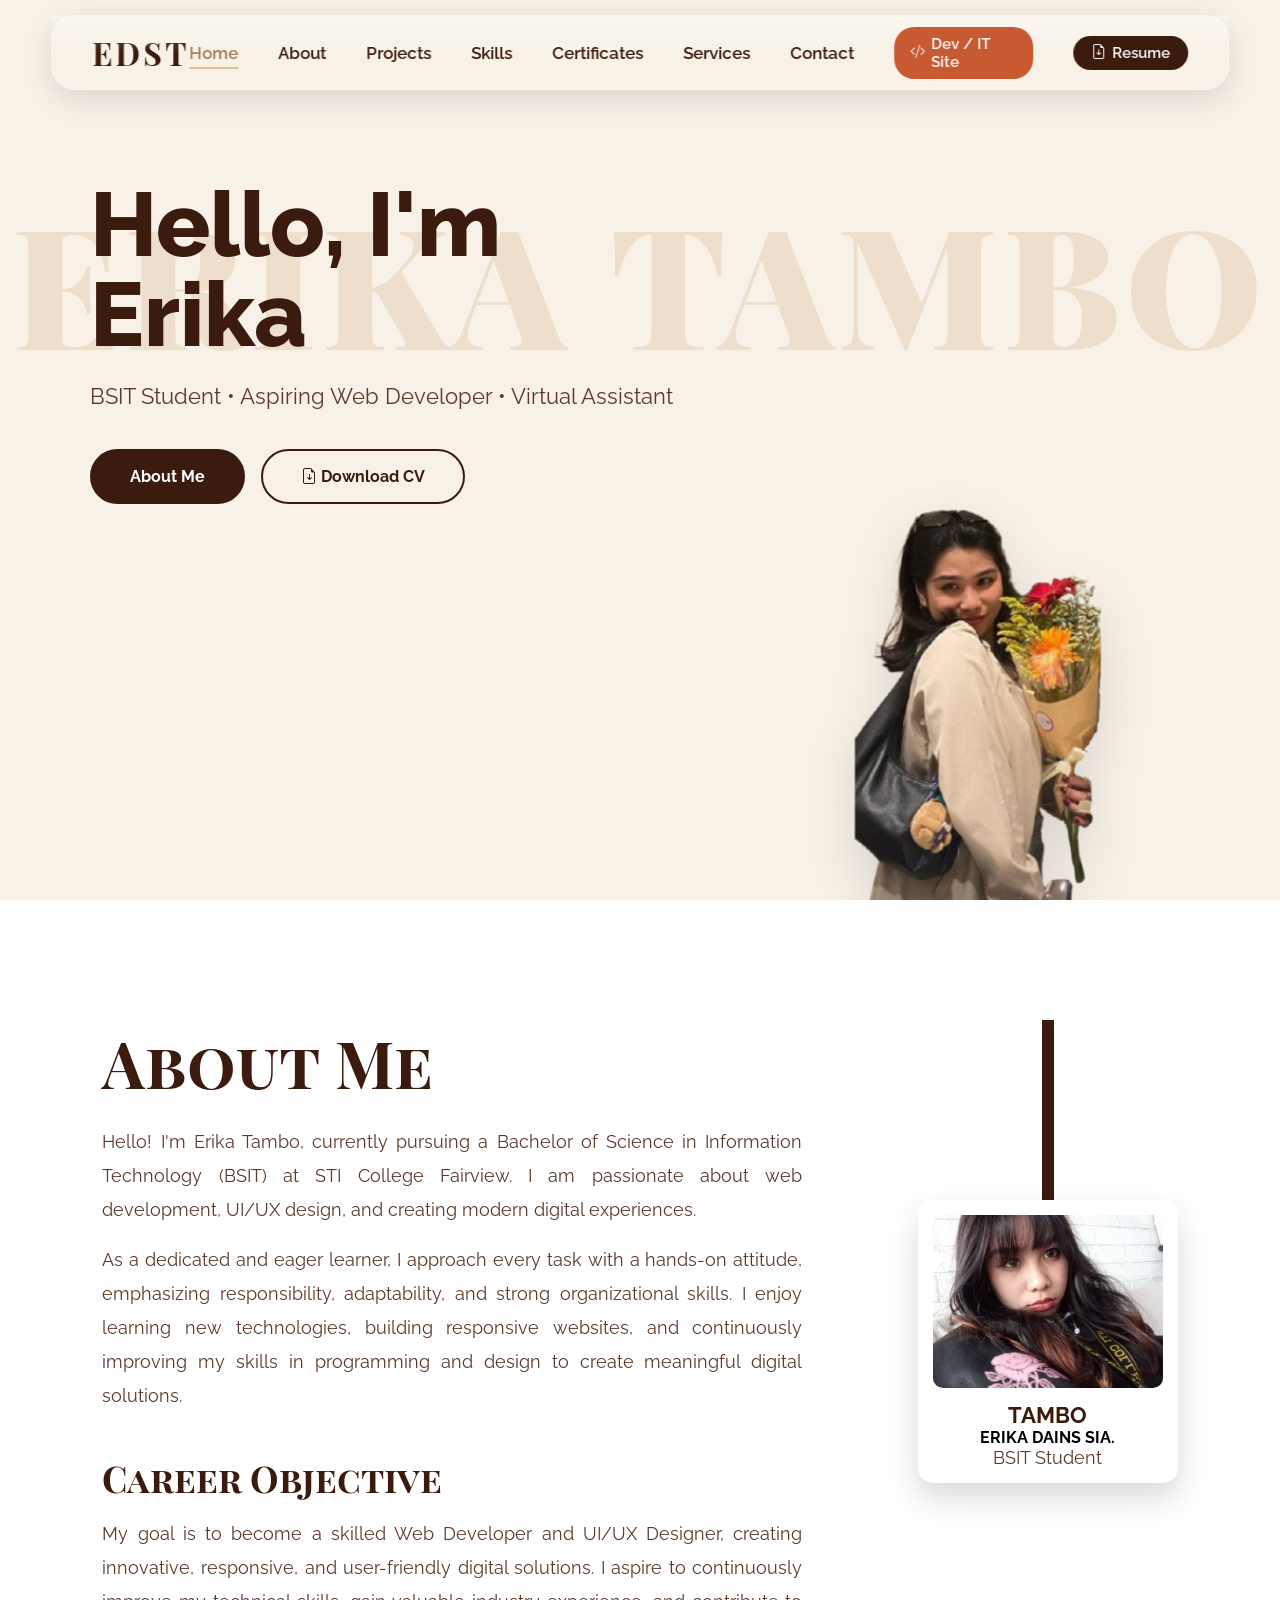
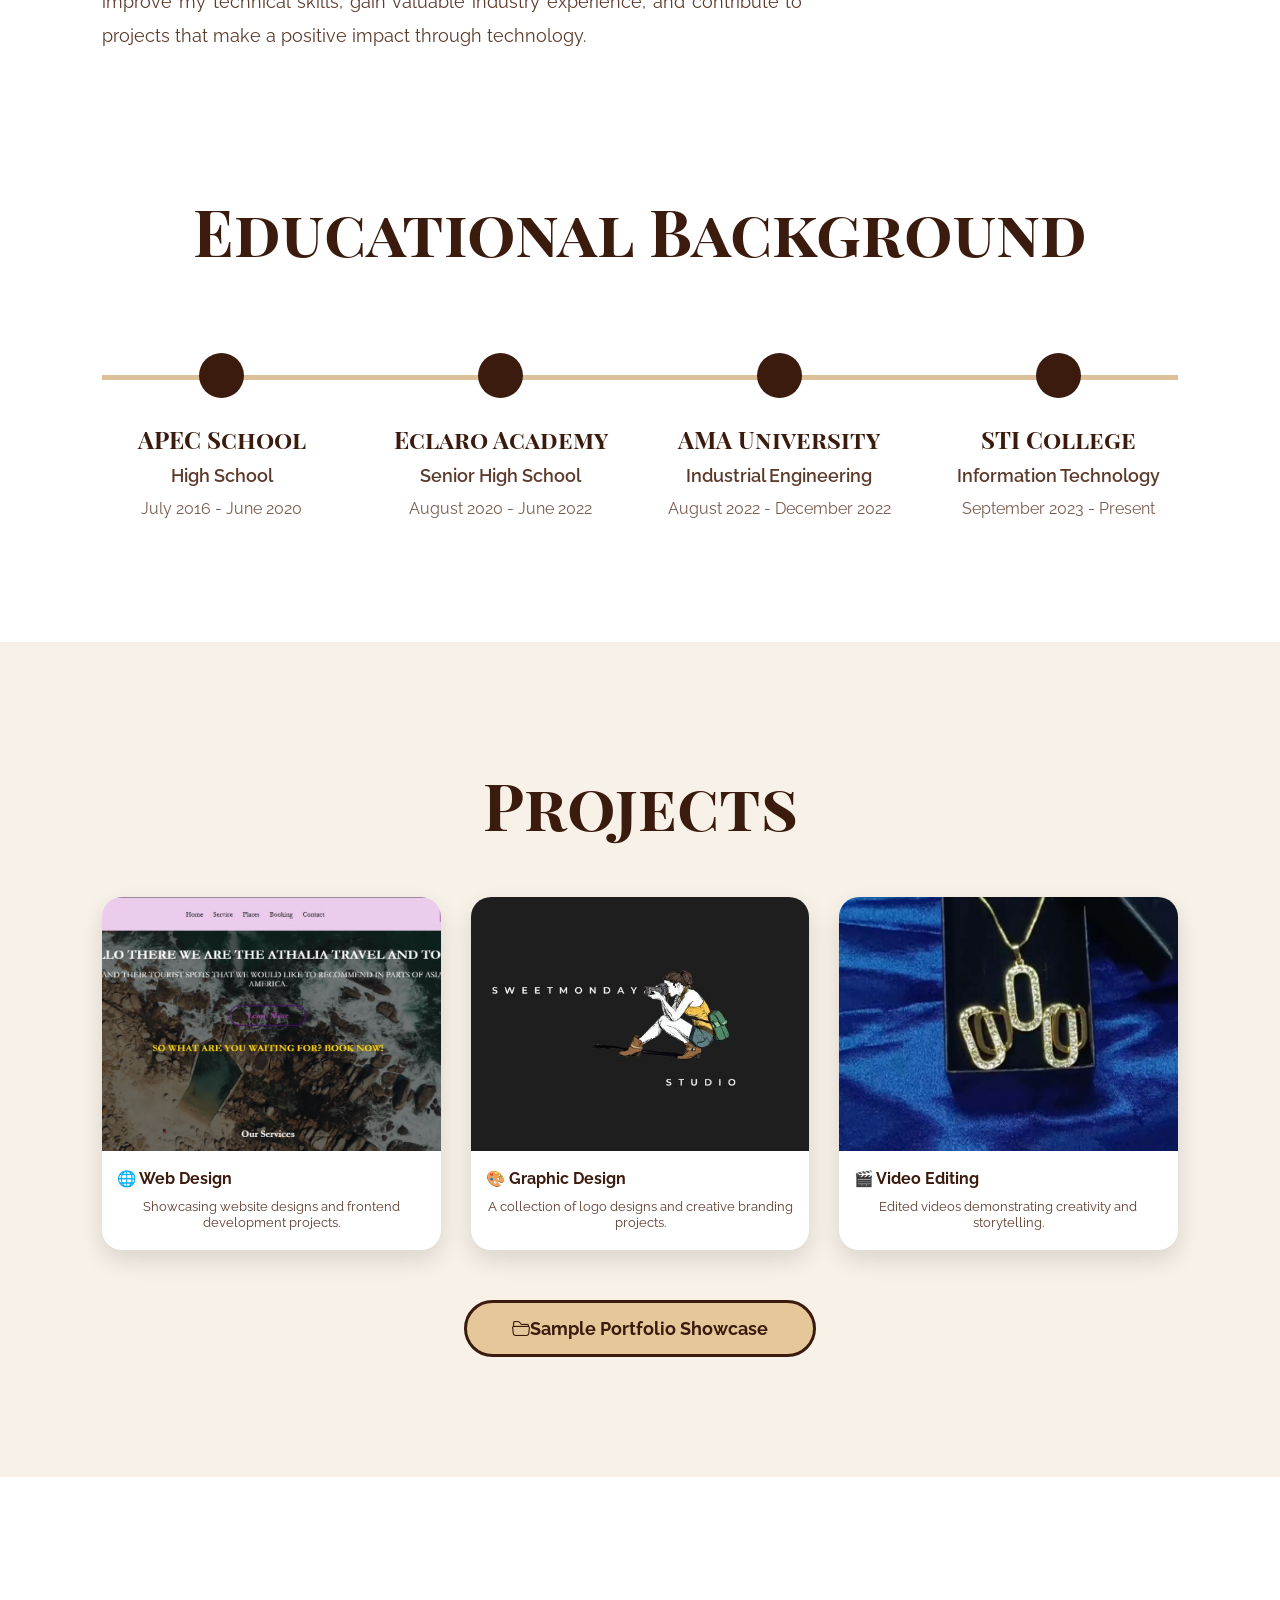
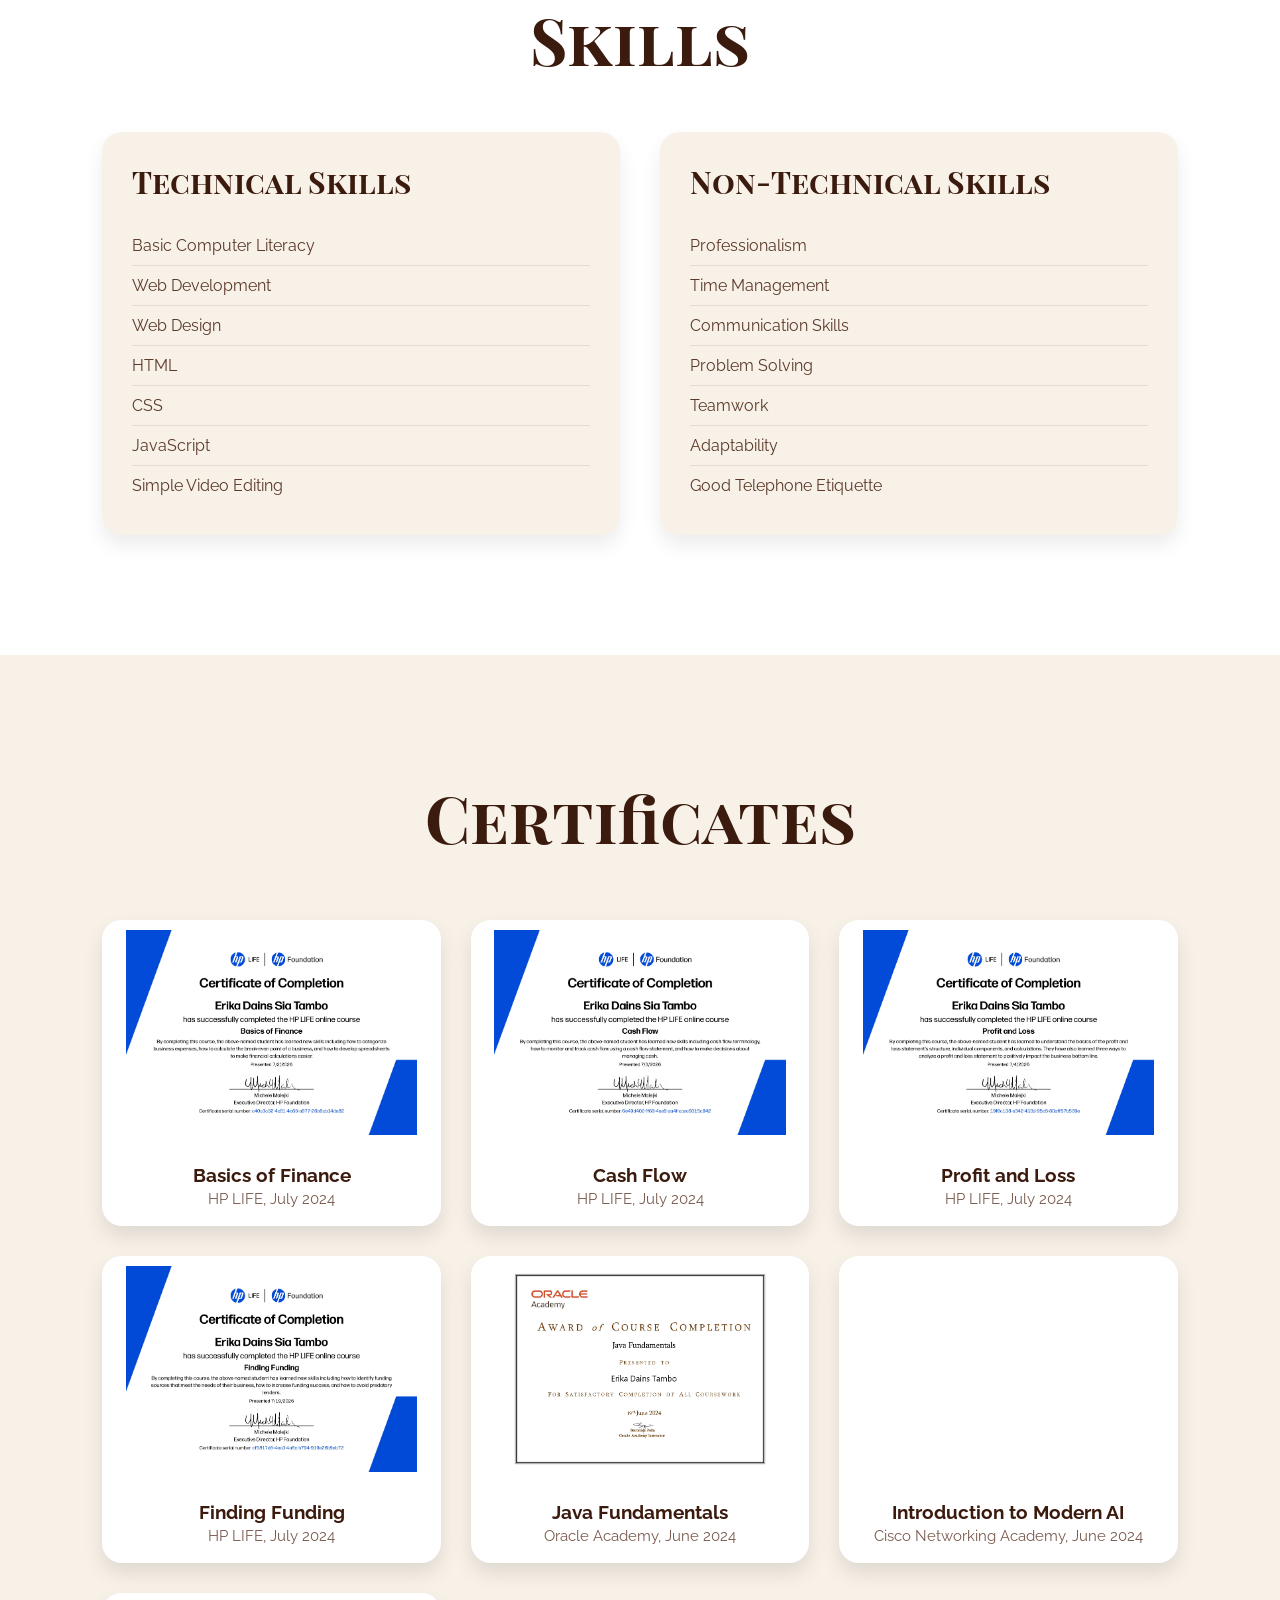
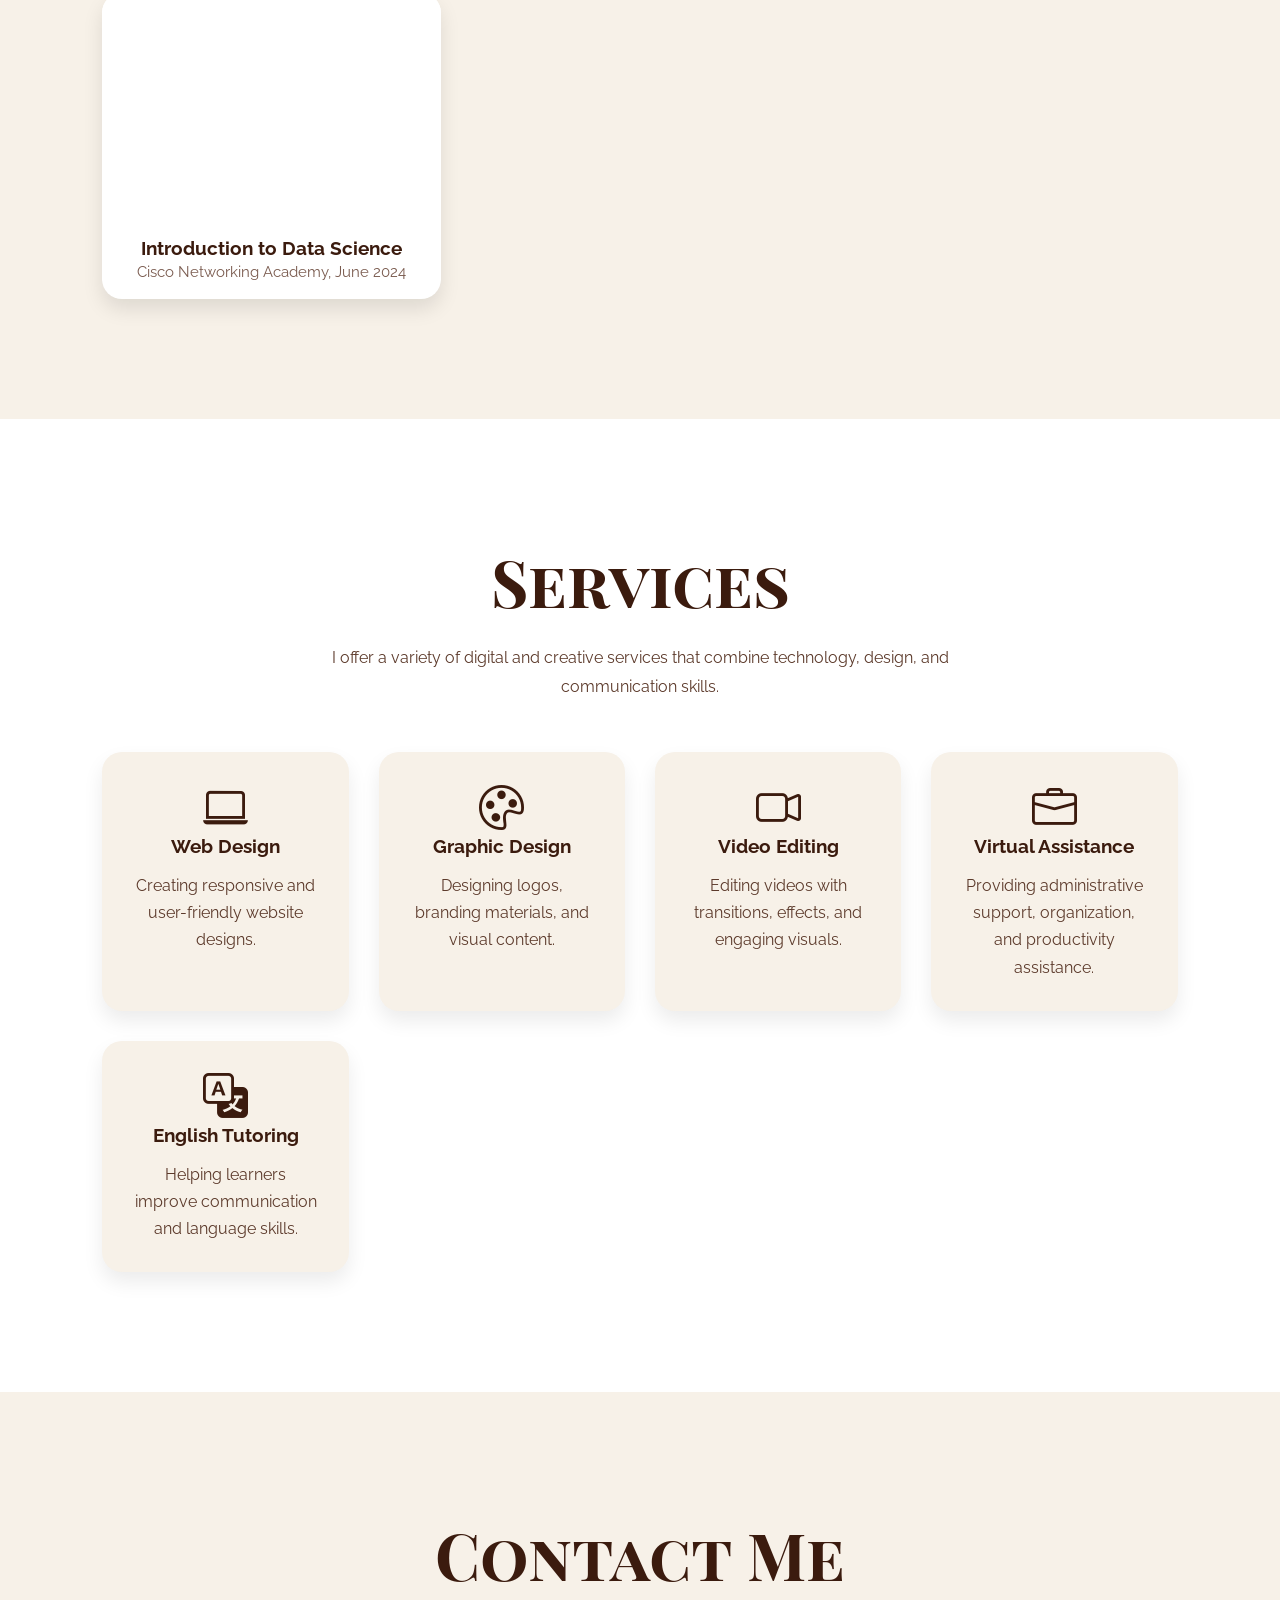
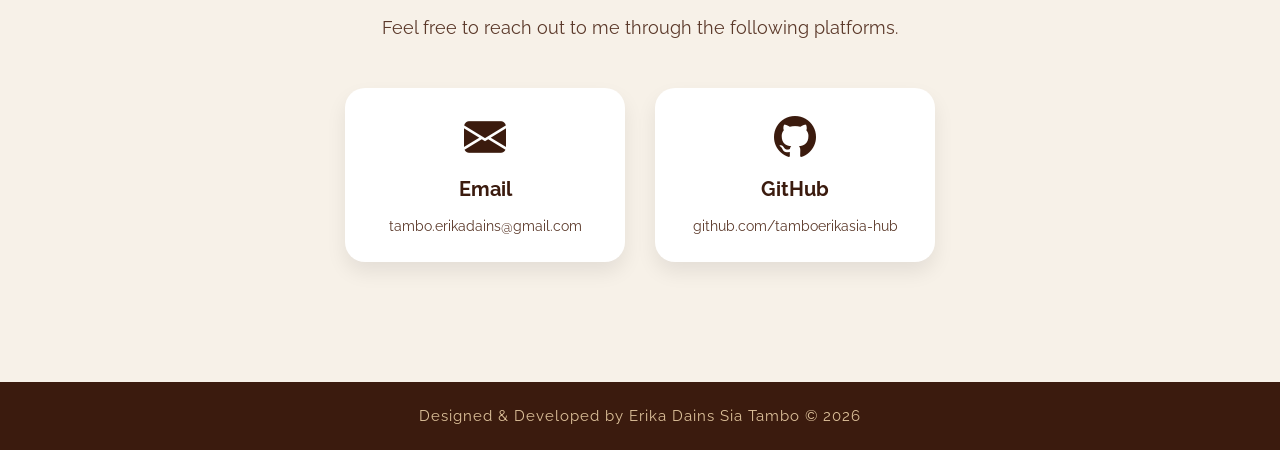
==== commit ccf5aaf0: "refactor: clean up portfolio - remove inline onclick, add CV download button, fix cert dates, add te" ====
--- a/index.html
+++ b/index.html
@@ -42,6 +42,8 @@
     <li><a href="#certificates">Certificates</a></li>
     <li><a href="#services">Services</a></li>
     <li><a href="#contact">Contact</a></li>
+    <li><a href="../dev-portfolio/index.html" class="nav-dev-btn"><i class="bi bi-code-slash"></i> Dev / IT Site</a></li>
+    <li><a href="Erika%20Dains%20Tambo%20-%20Resume.pdf" download="Erika_Dains_Tambo_Resume.pdf" class="nav-resume-btn"><i class="bi bi-file-earmark-arrow-down"></i> Resume</a></li>
   </ul>
 </nav>
 
@@ -58,7 +60,10 @@
         BSIT Student • Aspiring Web Developer • Virtual Assistant
      </p>
 
-      <a href="#about" class="btn">About Me</a>
+      <div class="hero-actions">
+        <a href="#about" class="btn">About Me</a>
+        <a href="Erika%20Dains%20Tambo%20-%20Resume.pdf" download="Erika_Dains_Tambo_Resume.pdf" class="btn btn-outline"><i class="bi bi-file-earmark-arrow-down"></i> Download CV</a>
+      </div>
 
     </div>
 
@@ -156,7 +161,7 @@
 
     <div class="project-gallery">
 
-        <button type="button" class="project-card" onclick="openCategory('web')">
+        <button type="button" class="project-card" data-category="web">
 
             <img loading="lazy" decoding="async" src="2022.png" alt="Web Design">
 
@@ -168,7 +173,7 @@
 
         </button>
 
-        <button type="button" class="project-card" onclick="openCategory('graphic')">
+        <button type="button" class="project-card" data-category="graphic">
 
             <img loading="lazy" decoding="async" src="2.jpg" alt="Graphic Design">
 
@@ -180,7 +185,7 @@
 
         </button>
 
-        <button type="button" class="project-card" onclick="openCategory('video')">
+        <button type="button" class="project-card" data-category="video">
 
             <img loading="lazy" decoding="async" src="1st.jpg" alt="Video Editing">
 
@@ -274,25 +279,25 @@
         <div class="certificate-card" tabindex="0" role="button" aria-label="View Basics of Finance certificate">
             <img loading="lazy" decoding="async" src="BF.jpg" alt="Basics of Finance certificate">
             <h3>Basics of Finance</h3>
-            <p class="cert-meta">HP LIFE, July 2026</p>
+            <p class="cert-meta">HP LIFE, July 2024</p>
         </div>
 
         <div class="certificate-card" tabindex="0" role="button" aria-label="View Cash Flow certificate">
             <img loading="lazy" decoding="async" src="Cash_Flow.jpg" alt="Cash Flow certificate">
             <h3>Cash Flow</h3>
-            <p class="cert-meta">HP LIFE, July 2026</p>
+            <p class="cert-meta">HP LIFE, July 2024</p>
         </div>
 
         <div class="certificate-card" tabindex="0" role="button" aria-label="View Profit and Loss certificate">
             <img loading="lazy" decoding="async" src="Profit_and_Loss.jpg" alt="Profit and Loss certificate">
             <h3>Profit and Loss</h3>
-            <p class="cert-meta">HP LIFE, July 2026</p>
+            <p class="cert-meta">HP LIFE, July 2024</p>
         </div>
 
         <div class="certificate-card" tabindex="0" role="button" aria-label="View Finding Funding certificate">
             <img loading="lazy" decoding="async" src="Finding_Funding.jpg" alt="Finding Funding certificate">
             <h3>Finding Funding</h3>
-            <p class="cert-meta">HP LIFE, July 2026</p>
+            <p class="cert-meta">HP LIFE, July 2024</p>
         </div>
 
         <div class="certificate-card" tabindex="0" role="button" aria-label="View Java Fundamentals certificate">
@@ -304,13 +309,13 @@
         <div class="certificate-card" tabindex="0" role="button" aria-label="View Introduction to Modern AI certificate">
             <img loading="lazy" decoding="async" src="Introduction_to_Modern_AI.jpg" alt="Introduction to Modern AI certificate">
             <h3>Introduction to Modern AI</h3>
-            <p class="cert-meta">Cisco Networking Academy, June 2026</p>
+            <p class="cert-meta">Cisco Networking Academy, June 2024</p>
         </div>
 
         <div class="certificate-card" tabindex="0" role="button" aria-label="View Introduction to Data Science certificate">
             <img loading="lazy" decoding="async" src="Introduction_to_Data_Science.jpg" alt="Introduction to Data Science certificate">
             <h3>Introduction to Data Science</h3>
-            <p class="cert-meta">Cisco Networking Academy, June 2026</p>
+            <p class="cert-meta">Cisco Networking Academy, June 2024</p>
         </div>
     </div>
 
--- a/style.css
+++ b/style.css
@@ -199,18 +199,81 @@
   border-radius:50px;
   font-weight:700;
   transition:0.3s;
+  border:2px solid #3b1b0e;
 }
 
 .btn:hover{
   background:#dcc099;
   color:#3b1b0e;
+  border-color:#dcc099;
   transform:translateY(-5px);
+}
+
+.hero-actions{
+  display:flex;
+  gap:16px;
+  flex-wrap:wrap;
+  align-items:center;
+}
+
+.btn-outline{
+  background:transparent;
+  color:#3b1b0e;
+  border:2px solid #3b1b0e;
+}
+
+.btn-outline:hover{
+  background:#3b1b0e;
+  color:#fff;
+  border-color:#3b1b0e;
+}
+
+.nav-dev-btn{
+  padding:8px 16px;
+  background:#c85a32;
+  color:#ffffff !important;
+  border-radius:20px;
+  font-size:15px !important;
+  display:inline-flex;
+  align-items:center;
+  gap:6px;
+  font-weight:700;
+  transition:0.3s ease;
+}
+
+.nav-dev-btn:hover{
+  background:#ff6b57;
+  transform:translateY(-2px);
+}
+
+.nav-dev-btn::after{
+  display:none !important;
+}
+
+.nav-resume-btn{
+  padding:8px 18px;
+  background:#3b1b0e;
+  color:#ffffff !important;
+  border-radius:20px;
+  font-size:15px !important;
+  display:inline-flex;
+  align-items:center;
+  gap:6px;
+}
+
+.nav-resume-btn:hover{
+  background:#dcc099;
+  color:#3b1b0e !important;
+}
+
+.nav-resume-btn::after{
+  display:none !important;
 }
 
 .image-box{
   position:absolute;
   right:-50px;
-  bottom: -4px;;
+  bottom: -4px;
   width:min(55vw, 780px);
   z-index:4;
 }
@@ -330,9 +393,14 @@
     font-size:16px;
   }
 
+  .hero-actions{
+    justify-content:center;
+    width:100%;
+  }
+
   .btn{
-    padding:14px 30px;
-    font-size:15px;
+    padding:14px 24px;
+    font-size:14px;
   }
 
   .bg-text{
@@ -1203,6 +1271,8 @@
 .project-item img{aspect-ratio:4/3;object-fit:contain;background:#f7f1e8}
 .project-item h3{margin:12px 0 6px;color:#3b1b0e}
 .project-item p{color:#5c3a2b;line-height:1.6}
+.project-tags{display:flex;flex-wrap:wrap;gap:6px;margin-top:10px}
+.project-tag{background:rgba(59,27,14,0.08);color:#3b1b0e;padding:4px 10px;border-radius:12px;font-size:12px;font-weight:600}
 .certificate-preview{max-width:96vw;max-height:88vh;max-height:88dvh}
 
 /* timeline: share the row on laptops instead of overflowing */
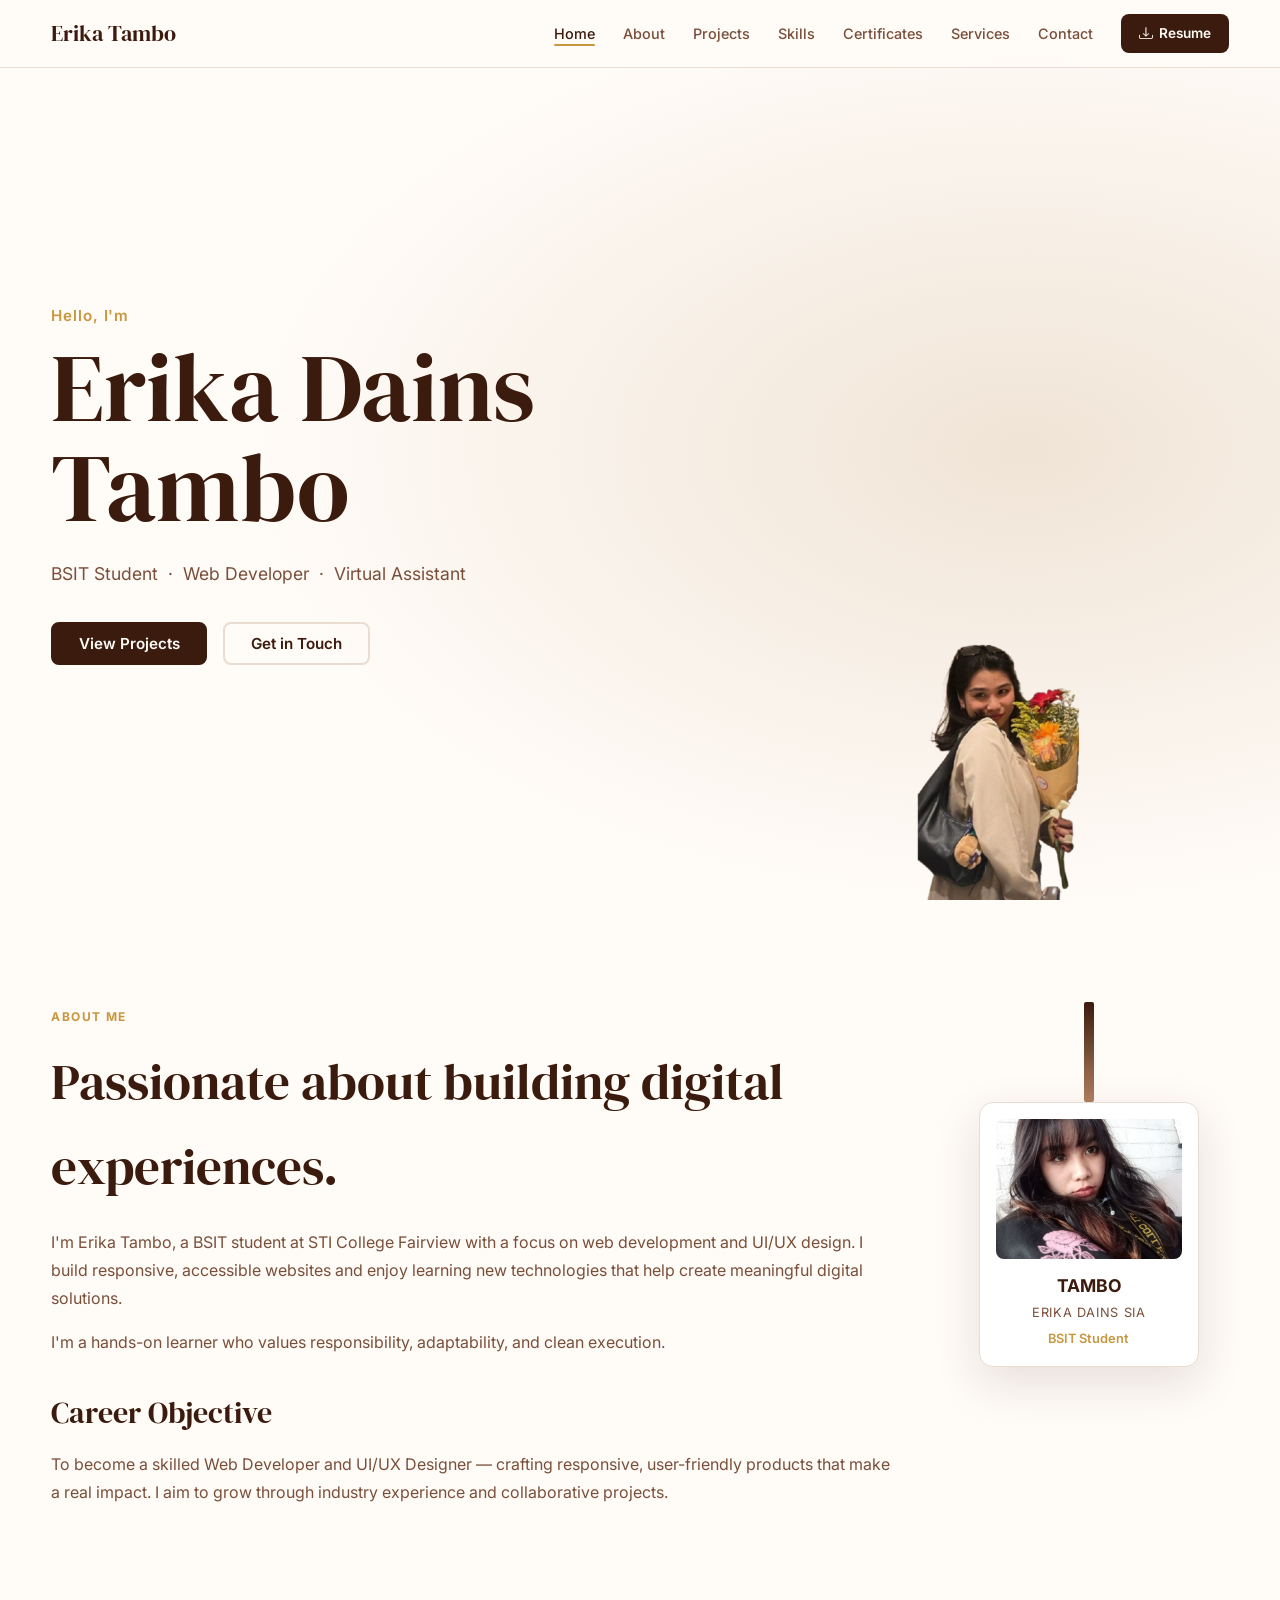
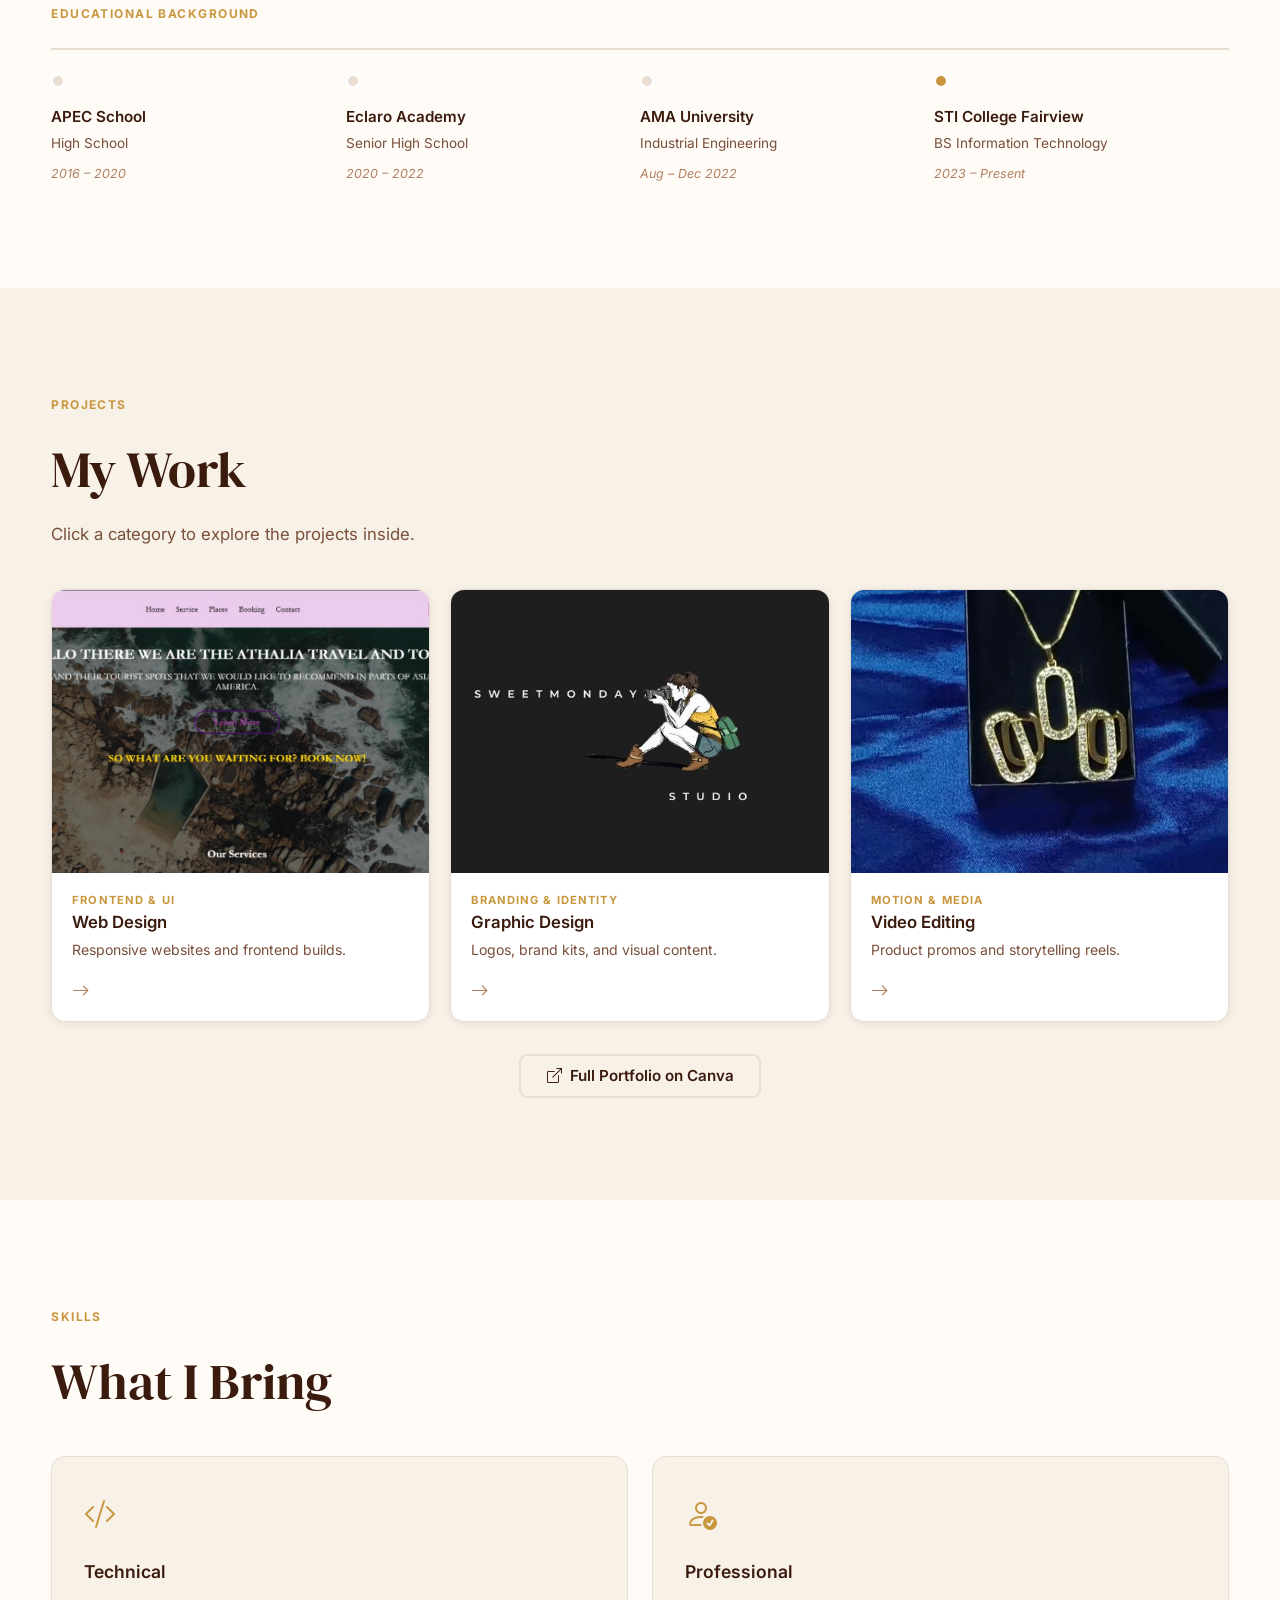
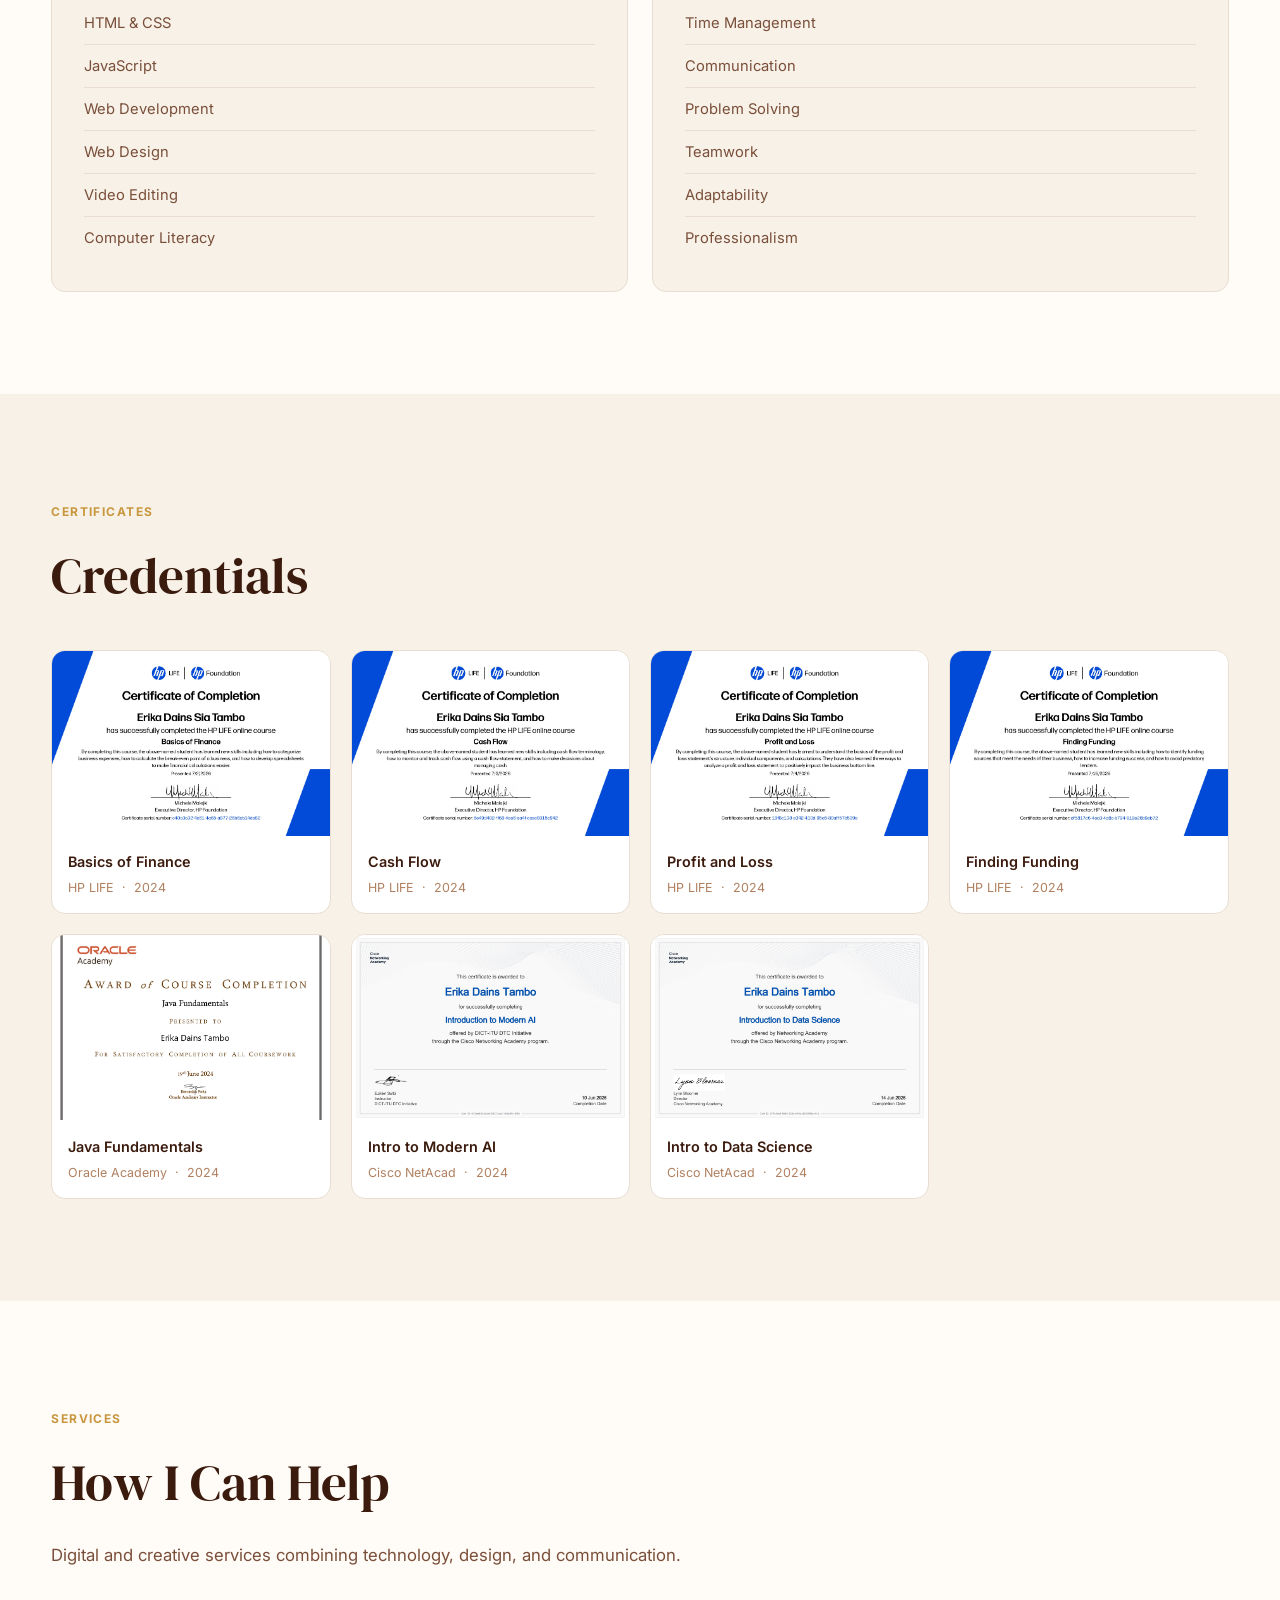
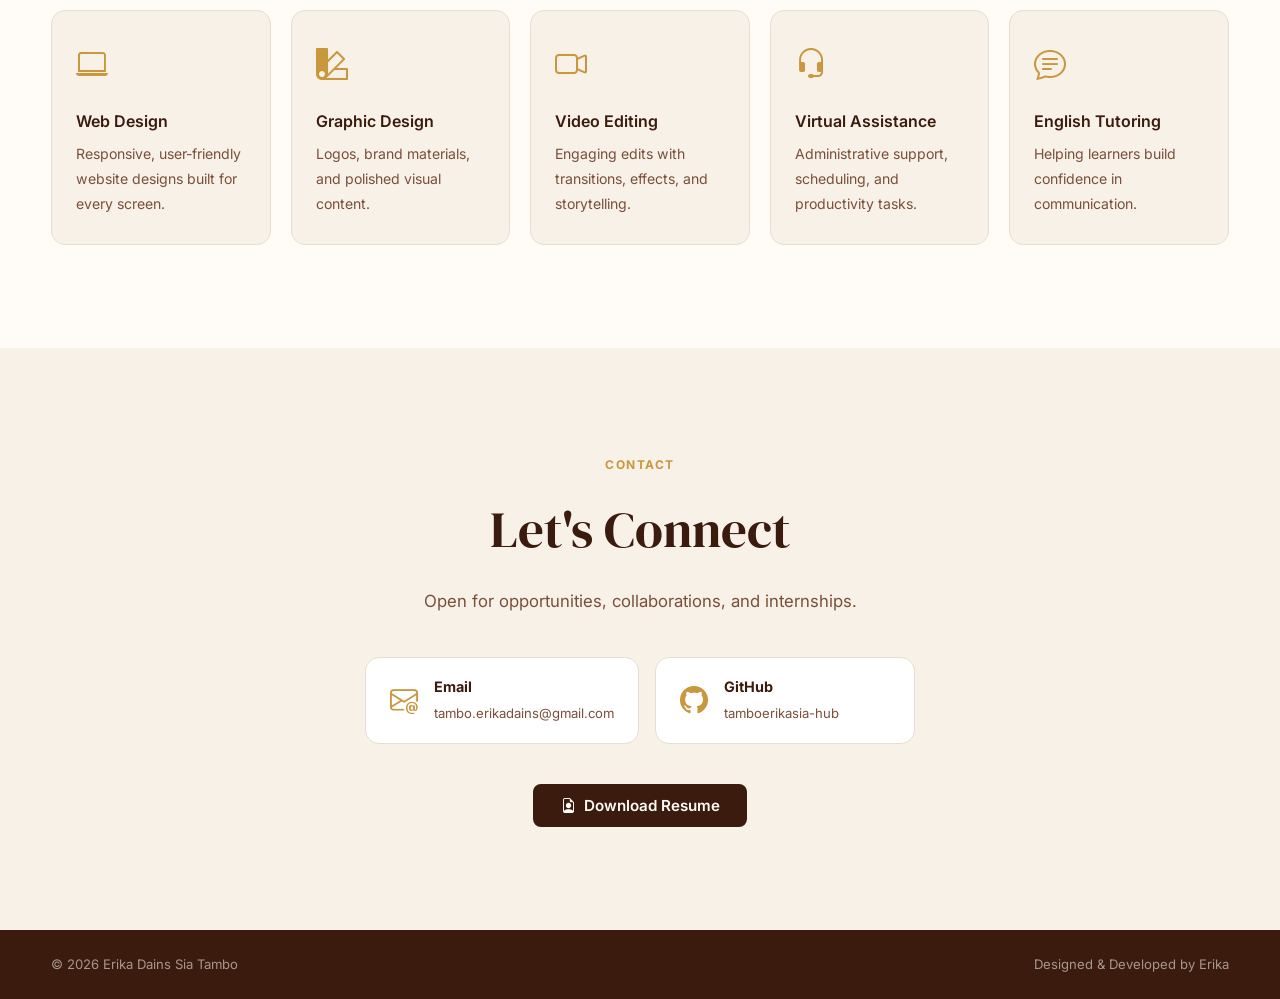
==== commit 769c3500: "redesign: clean professional portfolio — new typography, layout, and JS" ====
--- a/index.html
+++ b/index.html
@@ -1,411 +1,352 @@
 <!DOCTYPE html>
 <html lang="en">
 <head>
-
   <meta charset="UTF-8">
   <meta name="viewport" content="width=device-width, initial-scale=1, viewport-fit=cover">
-  <meta name="theme-color" content="#f7f1e8">
-
-  <title>Erika Dains Tambo | BSIT Student, Web Developer, Virtual Assistant</title>
-  <meta name="description" content="Portfolio of Erika Dains Tambo, a BSIT student at STI College Fairview offering web design, graphic design, video editing and virtual assistance.">
-
+  <meta name="theme-color" content="#fffbf7">
+  <title>Erika Dains Tambo — Web Developer & Creative Professional</title>
+  <meta name="description" content="Portfolio of Erika Dains Tambo — BSIT student at STI College Fairview. Web developer, graphic designer, and virtual assistant.">
+  <meta property="og:title" content="Erika Dains Tambo — Portfolio">
+  <meta property="og:description" content="BSIT student & aspiring web developer based in the Philippines.">
+  <meta property="og:image" content="pic1.png">
+
+  <link rel="icon" href="ED.png" type="image/png">
   <link rel="preconnect" href="https://fonts.googleapis.com">
   <link rel="preconnect" href="https://fonts.gstatic.com" crossorigin>
-
-  <link href="https://fonts.googleapis.com/css2?family=Raleway:wght@300;400;500;600;700;800;900&display=swap" rel="stylesheet">
-  <link href="https://fonts.googleapis.com/css2?family=Playfair+Display+SC:wght@400;700;900&display=swap" rel="stylesheet">
-  <link rel="stylesheet" href="https://cdn.jsdelivr.net/npm/bootstrap-icons@1.11.3/font/bootstrap-icons.min.css" crossorigin="anonymous" integrity="sha384-gIkQt4WcI4X14+Hn7+8FKYbBIDh47i0gI5+xvzKXdqVn3naaYN/hceWLKAJrg4zoS">
-
-
+  <link href="https://fonts.googleapis.com/css2?family=DM+Serif+Display&family=Inter:wght@400;500;600;700&display=swap" rel="stylesheet">
+  <link rel="stylesheet" href="https://cdn.jsdelivr.net/npm/bootstrap-icons@1.11.3/font/bootstrap-icons.min.css">
   <link rel="stylesheet" href="style.css">
-
-  <link rel="icon" href="ED.png" type="image/png">
-
 </head>
-
 <body>
 
-  <nav class="navbar">
-  <a href="#home" class="logo">EDST</a>
-  <button type="button" class="nav-toggle" aria-label="Open menu" aria-expanded="false" aria-controls="nav-links"><i class="bi bi-list"></i></button>
-  <ul class="nav-links" id="nav-links">
-    <li><a href="#home">Home</a></li>
-    <li>
-      <a href="#about">About</a>
-      <ul class="dropdown">
-        <li><a href="#career-title">Career Objectives</a></li>
-        <li><a href="#education">Educational Background</a></li>
+  <!-- NAV -->
+  <nav class="nav" id="nav">
+    <div class="nav-inner">
+      <a href="#home" class="nav-logo">Erika Tambo</a>
+      <button class="nav-burger" id="navBurger" aria-label="Open menu" aria-expanded="false">
+        <span></span><span></span><span></span>
+      </button>
+      <ul class="nav-menu" id="navMenu" role="list">
+        <li><a href="#home">Home</a></li>
+        <li><a href="#about">About</a></li>
+        <li><a href="#projects">Projects</a></li>
+        <li><a href="#skills">Skills</a></li>
+        <li><a href="#certificates">Certificates</a></li>
+        <li><a href="#services">Services</a></li>
+        <li><a href="#contact">Contact</a></li>
+        <li>
+          <a href="ErikaDainsTamboResume.pdf" download class="nav-cta">
+            <i class="bi bi-download"></i> Resume
+          </a>
+        </li>
       </ul>
-    </li>
-    <li><a href="#projects">Projects</a></li>
-    <li><a href="#skills">Skills</a></li>
-    <li><a href="#certificates">Certificates</a></li>
-    <li><a href="#services">Services</a></li>
-    <li><a href="#contact">Contact</a></li>
-    <li><a href="../dev-portfolio/index.html" class="nav-dev-btn"><i class="bi bi-code-slash"></i> Dev / IT Site</a></li>
-    <li><a href="Erika%20Dains%20Tambo%20-%20Resume.pdf" download="Erika_Dains_Tambo_Resume.pdf" class="nav-resume-btn"><i class="bi bi-file-earmark-arrow-down"></i> Resume</a></li>
-  </ul>
-</nav>
-
-
-  <section id="home"class="hero">
-
-    <h1 class="bg-text">ERIKA TAMBO</h1>
-
-    <div class="content">
-
-      <h2>Hello, I'm Erika</h2>
-
-      <p>
-        BSIT Student • Aspiring Web Developer • Virtual Assistant
-     </p>
-
+    </div>
+  </nav>
+
+  <!-- HERO -->
+  <section id="home" class="hero">
+    <div class="hero-text">
+      <p class="hero-eyebrow">Hello, I'm</p>
+      <h1>Erika Dains<br>Tambo</h1>
+      <p class="hero-sub">BSIT Student &nbsp;·&nbsp; Web Developer &nbsp;·&nbsp; Virtual Assistant</p>
       <div class="hero-actions">
-        <a href="#about" class="btn">About Me</a>
-        <a href="Erika%20Dains%20Tambo%20-%20Resume.pdf" download="Erika_Dains_Tambo_Resume.pdf" class="btn btn-outline"><i class="bi bi-file-earmark-arrow-down"></i> Download CV</a>
-      </div>
-
-    </div>
-
-
-    <div class="image-box">
-
-      <img src="pic1.png" alt="Erika">
-
-    </div>
-
-  </section>
-
-  <section id="about" class="about">
-
-    <div class="about-content">
-
-        <div class="about-text">
-
-            <h2>About Me</h2>
-
-            <p>
-                 Hello! I'm Erika Tambo, currently pursuing a Bachelor of Science in Information Technology (BSIT) at STI College Fairview. I am passionate about web development, UI/UX design, and creating modern digital experiences.
-            </p>
-
-            <p>
-                As a dedicated and eager learner, I approach every task with a hands-on attitude, emphasizing responsibility, adaptability, and strong organizational skills. I enjoy learning new technologies, building responsive websites, and continuously improving my skills in programming and design to create meaningful digital solutions.
-            </p>
-            
-            <h3 id="career-title" class="career-title">Career Objective</h3>
-
-           <p class="career-text"> 
-           My goal is to become a skilled Web Developer and UI/UX Designer, creating innovative, responsive, and user-friendly digital solutions. I aspire to continuously improve my technical skills, gain valuable industry experience, and contribute to projects that make a positive impact through technology.
-           </p>
-        </div>
-
-        <div class="id-card-container">
-
-            <div class="lanyard"></div>
-
-            <div class="id-card">
-
-                <img src="pic2.jpg" alt="Erika">
-
-                <h3>TAMBO</h3>
-                <h4>ERIKA DAINS SIA.</h4>
-
-                <p>BSIT Student</p>
-
-            </div>
-
-        </div>
-
-    </div>
-    <div id="education" class="education">
-
-    <h2>Educational Background</h2>
-
-    <div class="timeline">
-
-    <div class="timeline-item">
-        <div class="circle"></div>
-        <h3>APEC School</h3>
-        <h4>High School</h4>
-        <p>July 2016 - June 2020</p>
-    </div>
-
-    <div class="timeline-item">
-        <div class="circle"></div>
-        <h3>Eclaro Academy</h3>
-        <h4>Senior High School</h4>
-        <p>August 2020 - June 2022</p>
-    </div>
-
-    <div class="timeline-item">
-        <div class="circle"></div>
-        <h3>AMA University</h3>
-        <h4>Industrial Engineering</h4>
-        <p>August 2022 - December 2022</p>
-    </div>
-
-    <div class="timeline-item">
-        <div class="circle"></div>
-        <h3>STI College</h3>
-        <h4>Information Technology</h4>
-        <p>September 2023 - Present</p>
-    </div>
-   </div>
+        <a href="#projects" class="btn btn-dark">View Projects</a>
+        <a href="#contact" class="btn btn-outline">Get in Touch</a>
+      </div>
+    </div>
+    <div class="hero-img">
+      <img src="pic1.png" alt="Erika Dains Tambo">
+    </div>
+  </section>
+
+  <!-- ABOUT -->
+  <section id="about" class="section about">
+    <div class="container two-col">
+      <div class="about-left">
+        <span class="label">About Me</span>
+        <h2>Passionate about building digital experiences.</h2>
+        <p>I'm Erika Tambo, a BSIT student at STI College Fairview with a focus on web development and UI/UX design. I build responsive, accessible websites and enjoy learning new technologies that help create meaningful digital solutions.</p>
+        <p>I'm a hands-on learner who values responsibility, adaptability, and clean execution.</p>
+
+        <h3 id="career-title" class="subsection-heading">Career Objective</h3>
+        <p>To become a skilled Web Developer and UI/UX Designer — crafting responsive, user-friendly products that make a real impact. I aim to grow through industry experience and collaborative projects.</p>
+      </div>
+      <div class="about-right">
+        <div class="id-card-wrap">
+          <div class="lanyard"></div>
+          <div class="id-card">
+            <img src="pic2.jpg" alt="Erika Dains Tambo">
+            <p class="id-name">TAMBO</p>
+            <p class="id-sub">ERIKA DAINS SIA</p>
+            <p class="id-role">BSIT Student</p>
+          </div>
+        </div>
+      </div>
+    </div>
+
+    <!-- EDUCATION TIMELINE -->
+    <div id="education" class="container edu-block">
+      <span class="label">Educational Background</span>
+      <div class="timeline">
+        <div class="tl-item">
+          <div class="tl-dot"></div>
+          <div class="tl-body">
+            <h4>APEC School</h4>
+            <p>High School</p>
+            <time>2016 – 2020</time>
+          </div>
+        </div>
+        <div class="tl-item">
+          <div class="tl-dot"></div>
+          <div class="tl-body">
+            <h4>Eclaro Academy</h4>
+            <p>Senior High School</p>
+            <time>2020 – 2022</time>
+          </div>
+        </div>
+        <div class="tl-item">
+          <div class="tl-dot"></div>
+          <div class="tl-body">
+            <h4>AMA University</h4>
+            <p>Industrial Engineering</p>
+            <time>Aug – Dec 2022</time>
+          </div>
+        </div>
+        <div class="tl-item active">
+          <div class="tl-dot"></div>
+          <div class="tl-body">
+            <h4>STI College Fairview</h4>
+            <p>BS Information Technology</p>
+            <time>2023 – Present</time>
+          </div>
+        </div>
+      </div>
+    </div>
+  </section>
+
+  <!-- PROJECTS -->
+  <section id="projects" class="section projects bg-warm">
+    <div class="container">
+      <span class="label">Projects</span>
+      <h2>My Work</h2>
+      <p class="section-lead">Click a category to explore the projects inside.</p>
+
+      <div class="project-grid">
+        <button class="proj-card" data-category="web">
+          <div class="proj-img"><img loading="lazy" src="2022.png" alt="Web Design projects"></div>
+          <div class="proj-info">
+            <span class="proj-tag">Frontend & UI</span>
+            <h3>Web Design</h3>
+            <p>Responsive websites and frontend builds.</p>
+            <span class="proj-arrow"><i class="bi bi-arrow-right"></i></span>
+          </div>
+        </button>
+        <button class="proj-card" data-category="graphic">
+          <div class="proj-img"><img loading="lazy" src="2.jpg" alt="Graphic Design projects"></div>
+          <div class="proj-info">
+            <span class="proj-tag">Branding & Identity</span>
+            <h3>Graphic Design</h3>
+            <p>Logos, brand kits, and visual content.</p>
+            <span class="proj-arrow"><i class="bi bi-arrow-right"></i></span>
+          </div>
+        </button>
+        <button class="proj-card" data-category="video">
+          <div class="proj-img"><img loading="lazy" src="1st.jpg" alt="Video Editing projects"></div>
+          <div class="proj-info">
+            <span class="proj-tag">Motion & Media</span>
+            <h3>Video Editing</h3>
+            <p>Product promos and storytelling reels.</p>
+            <span class="proj-arrow"><i class="bi bi-arrow-right"></i></span>
+          </div>
+        </button>
+      </div>
+
+      <div class="canva-link-wrap">
+        <a href="https://erika-dainstambo.my.canva.site/project-portfolio-showcase" target="_blank" rel="noopener" class="btn btn-outline">
+          <i class="bi bi-box-arrow-up-right"></i> Full Portfolio on Canva
+        </a>
+      </div>
+    </div>
+  </section>
+
+  <!-- PROJECT MODAL -->
+  <div id="projectModal" class="modal-overlay" role="dialog" aria-modal="true" aria-label="Project details" hidden>
+    <div class="modal-box">
+      <button class="modal-close" aria-label="Close">&times;</button>
+      <div id="modalBody" class="modal-body"></div>
+    </div>
   </div>
 
-  </section>
-
-    <section id="projects" class="projects">
-
-    <h2 class="section-title">Projects</h2>
-
-    <div class="project-gallery">
-
-        <button type="button" class="project-card" data-category="web">
-
-            <img loading="lazy" decoding="async" src="2022.png" alt="Web Design">
-
-            <h3>🌐 Web Design</h3>
-
-            <p>
-                Showcasing website designs and frontend development projects.
-            </p>
-
-        </button>
-
-        <button type="button" class="project-card" data-category="graphic">
-
-            <img loading="lazy" decoding="async" src="2.jpg" alt="Graphic Design">
-
-            <h3>🎨 Graphic Design</h3>
-
-            <p>
-                A collection of logo designs and creative branding projects.
-            </p>
-
-        </button>
-
-        <button type="button" class="project-card" data-category="video">
-
-            <img loading="lazy" decoding="async" src="1st.jpg" alt="Video Editing">
-
-            <h3>🎬 Video Editing</h3>
-
-            <p>
-                Edited videos demonstrating creativity and storytelling.
-            </p>
-
-        </button>
-        
-    </div> 
-
-        <div class="portfolio-button-container">
-
-            <a href="https://erika-dainstambo.my.canva.site/project-portfolio-showcase"
-           target="_blank" rel="noopener"
-           class="portfolio-btn">
-
-            <i class="bi bi-folder2-open"></i>
-            Sample Portfolio Showcase
-
-         </a>
-
-        </div>
-
-        <div id="projectModal" class="project-modal" role="dialog" aria-modal="true" aria-label="Project details">
-
-         <div class="modal-content">
-
-            <button type="button" class="close-btn" aria-label="Close">&times;</button>
-
-            <div id="modalBody"></div>
-
-        </div>
-
-</div>
-
-
-</section>
-
-
-
-<section id="skills" class="skills">
-
-    <h2>Skills</h2>
-
-    <div class="skills-container">
-
-        <div class="skills-box">
-
-            <h3>Technical Skills</h3>
-
-            <ul>
-                <li>Basic Computer Literacy</li>
-                <li>Web Development</li>
-                <li>Web Design</li>
-                <li>HTML</li>
-                <li>CSS</li>
-                <li>JavaScript</li>
-                <li>Simple Video Editing</li>
-            </ul>
-
-        </div>
-
-        <div class="skills-box">
-
-            <h3>Non-Technical Skills</h3>
-
-            <ul>
-                <li>Professionalism</li>
-                <li>Time Management</li>
-                <li>Communication Skills</li>
-                <li>Problem Solving</li>
-                <li>Teamwork</li>
-                <li>Adaptability</li>
-                <li>Good Telephone Etiquette</li>
-            </ul>
-
-        </div>
-
-    </div>
-
-</section>
-
-<section id="certificates" class="certificates">
-
-    <h2>Certificates</h2>
-
-    <div class="certificate-gallery">
-        <div class="certificate-card" tabindex="0" role="button" aria-label="View Basics of Finance certificate">
-            <img loading="lazy" decoding="async" src="BF.jpg" alt="Basics of Finance certificate">
+  <!-- SKILLS -->
+  <section id="skills" class="section">
+    <div class="container">
+      <span class="label">Skills</span>
+      <h2>What I Bring</h2>
+      <div class="skills-grid">
+        <div class="skill-card">
+          <i class="bi bi-code-slash"></i>
+          <h3>Technical</h3>
+          <ul>
+            <li>HTML &amp; CSS</li>
+            <li>JavaScript</li>
+            <li>Web Development</li>
+            <li>Web Design</li>
+            <li>Video Editing</li>
+            <li>Computer Literacy</li>
+          </ul>
+        </div>
+        <div class="skill-card">
+          <i class="bi bi-person-check"></i>
+          <h3>Professional</h3>
+          <ul>
+            <li>Time Management</li>
+            <li>Communication</li>
+            <li>Problem Solving</li>
+            <li>Teamwork</li>
+            <li>Adaptability</li>
+            <li>Professionalism</li>
+          </ul>
+        </div>
+      </div>
+    </div>
+  </section>
+
+  <!-- CERTIFICATES -->
+  <section id="certificates" class="section bg-warm">
+    <div class="container">
+      <span class="label">Certificates</span>
+      <h2>Credentials</h2>
+      <div class="cert-grid">
+        <div class="cert-card" tabindex="0" role="button" aria-label="View Basics of Finance certificate">
+          <div class="cert-img"><img loading="lazy" src="BF.jpg" alt="Basics of Finance"></div>
+          <div class="cert-info">
             <h3>Basics of Finance</h3>
-            <p class="cert-meta">HP LIFE, July 2024</p>
-        </div>
-
-        <div class="certificate-card" tabindex="0" role="button" aria-label="View Cash Flow certificate">
-            <img loading="lazy" decoding="async" src="Cash_Flow.jpg" alt="Cash Flow certificate">
+            <p>HP LIFE &nbsp;·&nbsp; 2024</p>
+          </div>
+        </div>
+        <div class="cert-card" tabindex="0" role="button" aria-label="View Cash Flow certificate">
+          <div class="cert-img"><img loading="lazy" src="Cash_Flow.jpg" alt="Cash Flow"></div>
+          <div class="cert-info">
             <h3>Cash Flow</h3>
-            <p class="cert-meta">HP LIFE, July 2024</p>
-        </div>
-
-        <div class="certificate-card" tabindex="0" role="button" aria-label="View Profit and Loss certificate">
-            <img loading="lazy" decoding="async" src="Profit_and_Loss.jpg" alt="Profit and Loss certificate">
+            <p>HP LIFE &nbsp;·&nbsp; 2024</p>
+          </div>
+        </div>
+        <div class="cert-card" tabindex="0" role="button" aria-label="View Profit and Loss certificate">
+          <div class="cert-img"><img loading="lazy" src="Profit_and_Loss.jpg" alt="Profit and Loss"></div>
+          <div class="cert-info">
             <h3>Profit and Loss</h3>
-            <p class="cert-meta">HP LIFE, July 2024</p>
-        </div>
-
-        <div class="certificate-card" tabindex="0" role="button" aria-label="View Finding Funding certificate">
-            <img loading="lazy" decoding="async" src="Finding_Funding.jpg" alt="Finding Funding certificate">
+            <p>HP LIFE &nbsp;·&nbsp; 2024</p>
+          </div>
+        </div>
+        <div class="cert-card" tabindex="0" role="button" aria-label="View Finding Funding certificate">
+          <div class="cert-img"><img loading="lazy" src="Finding_Funding.jpg" alt="Finding Funding"></div>
+          <div class="cert-info">
             <h3>Finding Funding</h3>
-            <p class="cert-meta">HP LIFE, July 2024</p>
-        </div>
-
-        <div class="certificate-card" tabindex="0" role="button" aria-label="View Java Fundamentals certificate">
-            <img loading="lazy" decoding="async" src="java_fundamental.jpg" alt="Java Fundamentals certificate">
+            <p>HP LIFE &nbsp;·&nbsp; 2024</p>
+          </div>
+        </div>
+        <div class="cert-card" tabindex="0" role="button" aria-label="View Java Fundamentals certificate">
+          <div class="cert-img"><img loading="lazy" src="java_fundamental.jpg" alt="Java Fundamentals"></div>
+          <div class="cert-info">
             <h3>Java Fundamentals</h3>
-            <p class="cert-meta">Oracle Academy, June 2024</p>
-        </div>
-
-        <div class="certificate-card" tabindex="0" role="button" aria-label="View Introduction to Modern AI certificate">
-            <img loading="lazy" decoding="async" src="Introduction_to_Modern_AI.jpg" alt="Introduction to Modern AI certificate">
-            <h3>Introduction to Modern AI</h3>
-            <p class="cert-meta">Cisco Networking Academy, June 2024</p>
-        </div>
-
-        <div class="certificate-card" tabindex="0" role="button" aria-label="View Introduction to Data Science certificate">
-            <img loading="lazy" decoding="async" src="Introduction_to_Data_Science.jpg" alt="Introduction to Data Science certificate">
-            <h3>Introduction to Data Science</h3>
-            <p class="cert-meta">Cisco Networking Academy, June 2024</p>
-        </div>
-    </div>
-
-
-    <div id="certificateModal" class="certificate-modal" role="dialog" aria-modal="true" aria-label="Certificate preview">
-        <button type="button" class="certificate-close" aria-label="Close">&times;</button>
-        <img id="certificatePreview" class="certificate-preview" alt="">
-    </div>
-
-</section>
-
-<section id="services" class="services">
-
-    <h2>Services</h2>
-
-    <p class="services-text">
-        I offer a variety of digital and creative services that combine technology, design, and communication skills.
-    </p>
-
-    <div class="services-container">
-
-        <div class="service-card">
-            <i class="bi bi-laptop"></i>
-            <h3>Web Design</h3>
-            <p>Creating responsive and user-friendly website designs.</p>
-        </div>
-
-        <div class="service-card">
-            <i class="bi bi-palette"></i>
-            <h3>Graphic Design</h3>
-            <p>Designing logos, branding materials, and visual content.</p>
-        </div>
-
-        <div class="service-card">
-            <i class="bi bi-camera-video"></i>
-            <h3>Video Editing</h3>
-            <p>Editing videos with transitions, effects, and engaging visuals.</p>
-        </div>
-
-        <div class="service-card">
-            <i class="bi bi-briefcase"></i>
-            <h3>Virtual Assistance</h3>
-            <p>Providing administrative support, organization, and productivity assistance.</p>
-        </div>
-
-        <div class="service-card">
-            <i class="bi bi-translate"></i>
-            <h3>English Tutoring</h3>
-            <p>Helping learners improve communication and language skills.</p>
-        </div>
-
-    </div>
-
-</section>
-
-<section id="contact" class="contact">
-
-    <h2>Contact Me</h2>
-
-    <p class="contact-text">
-        Feel free to reach out to me through the following platforms.
-    </p>
-
-    <div class="contact-container">
-
-        <a href="https://mail.google.com/mail/?view=cm&fs=1&to=tambo.erikadains@gmail.com&su=Meeting%20Request&body=Dear%20Erika%2C%0A%0AI%20hope%20this%20message%20finds%20you%20well.%20I%20came%20across%20your%20portfolio%20and%20would%20like%20to%20schedule%20a%20meeting%20to%20discuss%20a%20possible%20collaboration.%0A%0APlease%20let%20me%20know%20your%20availability%2C%20and%20I%20will%20be%20happy%20to%20work%20around%20your%20schedule.%0A%0AThank%20you%2C%20and%20I%20look%20forward%20to%20hearing%20from%20you.%0A%0ABest%20regards%2C%0A%5BYour%20Name%5D" target="_blank" rel="noopener" class="contact-card">
-          <i class="bi bi-envelope-fill"></i>
-          <h3>Email</h3>
-          <span>tambo.erikadains@gmail.com</span>
+            <p>Oracle Academy &nbsp;·&nbsp; 2024</p>
+          </div>
+        </div>
+        <div class="cert-card" tabindex="0" role="button" aria-label="View Introduction to Modern AI certificate">
+          <div class="cert-img"><img loading="lazy" src="Introduction_to_Modern_AI.jpg" alt="Introduction to Modern AI"></div>
+          <div class="cert-info">
+            <h3>Intro to Modern AI</h3>
+            <p>Cisco NetAcad &nbsp;·&nbsp; 2024</p>
+          </div>
+        </div>
+        <div class="cert-card" tabindex="0" role="button" aria-label="View Introduction to Data Science certificate">
+          <div class="cert-img"><img loading="lazy" src="Introduction_to_Data_Science.jpg" alt="Introduction to Data Science"></div>
+          <div class="cert-info">
+            <h3>Intro to Data Science</h3>
+            <p>Cisco NetAcad &nbsp;·&nbsp; 2024</p>
+          </div>
+        </div>
+      </div>
+    </div>
+  </section>
+
+  <!-- CERT LIGHTBOX -->
+  <div id="certModal" class="modal-overlay cert-overlay" role="dialog" aria-modal="true" aria-label="Certificate preview" hidden>
+    <button class="modal-close cert-close" aria-label="Close">&times;</button>
+    <img id="certPreview" src="" alt="" class="cert-preview">
+  </div>
+
+  <!-- SERVICES -->
+  <section id="services" class="section">
+    <div class="container">
+      <span class="label">Services</span>
+      <h2>How I Can Help</h2>
+      <p class="section-lead">Digital and creative services combining technology, design, and communication.</p>
+      <div class="services-grid">
+        <div class="svc-card">
+          <i class="bi bi-laptop"></i>
+          <h3>Web Design</h3>
+          <p>Responsive, user-friendly website designs built for every screen.</p>
+        </div>
+        <div class="svc-card">
+          <i class="bi bi-palette2"></i>
+          <h3>Graphic Design</h3>
+          <p>Logos, brand materials, and polished visual content.</p>
+        </div>
+        <div class="svc-card">
+          <i class="bi bi-camera-video"></i>
+          <h3>Video Editing</h3>
+          <p>Engaging edits with transitions, effects, and storytelling.</p>
+        </div>
+        <div class="svc-card">
+          <i class="bi bi-headset"></i>
+          <h3>Virtual Assistance</h3>
+          <p>Administrative support, scheduling, and productivity tasks.</p>
+        </div>
+        <div class="svc-card">
+          <i class="bi bi-chat-text"></i>
+          <h3>English Tutoring</h3>
+          <p>Helping learners build confidence in communication.</p>
+        </div>
+      </div>
+    </div>
+  </section>
+
+  <!-- CONTACT -->
+  <section id="contact" class="section bg-warm">
+    <div class="container contact-wrap">
+      <span class="label">Contact</span>
+      <h2>Let's Connect</h2>
+      <p class="section-lead">Open for opportunities, collaborations, and internships.</p>
+      <div class="contact-cards">
+        <a href="https://mail.google.com/mail/?view=cm&fs=1&to=tambo.erikadains@gmail.com&su=Portfolio%20Inquiry" target="_blank" rel="noopener" class="contact-card">
+          <i class="bi bi-envelope-at"></i>
+          <div>
+            <strong>Email</strong>
+            <span>tambo.erikadains@gmail.com</span>
+          </div>
         </a>
-
         <a href="https://github.com/tamboerikasia-hub" target="_blank" rel="noopener" class="contact-card">
-            <i class="bi bi-github"></i>
-            <h3>GitHub</h3>
-            <span>github.com/tamboerikasia-hub</span>
+          <i class="bi bi-github"></i>
+          <div>
+            <strong>GitHub</strong>
+            <span>tamboerikasia-hub</span>
+          </div>
         </a>
-
-    </div>
-
-</section>
-
-<footer class="footer">
-
-    <p>Designed & Developed by Erika Dains Sia Tambo © 2026</p>
-
-</footer>
-
-
+      </div>
+      <a href="ErikaDainsTamboResume.pdf" download class="btn btn-dark" style="margin-top:2.5rem;">
+        <i class="bi bi-file-earmark-person"></i> Download Resume
+      </a>
+    </div>
+  </section>
+
+  <footer class="footer">
+    <div class="container footer-inner">
+      <span>© 2026 Erika Dains Sia Tambo</span>
+      <span>Designed &amp; Developed by Erika</span>
+    </div>
+  </footer>
 
   <script src="script.js"></script>
-
 </body>
-</html>+</html>
--- a/style.css
+++ b/style.css
@@ -1,1336 +1,629 @@
-*{
-  margin:0;
-  padding:0;
-  box-sizing:border-box;
-  font-family:'Raleway', sans-serif;
-}
-
-html{
-  scroll-behavior:smooth;
-  scroll-padding-top:100px;
-}
-
-body{
-  background:#f7f1e8;
-  overflow-x:hidden;
-  padding-top:0;
-}
-
-img{
-  max-width:100%;
-  height:auto;
-}
-
-.navbar{
-    position:fixed;
-    top:15px;
-    left:50%;
-    transform:translateX(-50%);
-    width:92%;
-    max-width:1400px;
-    height:75px;
-    display:flex;
-    justify-content:space-between;
-    align-items:center;
-    padding:0 40px;
-    background:rgba(255,255,255,0.12);
-    backdrop-filter:blur(30px) saturate(180%);
-    -webkit-backdrop-filter:blur(30px) saturate(180%);
-    border:1px solid rgba(255,255,255,0.25);
-    border-radius:24px;
-    box-shadow:
-      0 8px 32px rgba(0,0,0,.12),
-      inset 0 1px 1px rgba(255,255,255,.35);
-    z-index:1000;
-    overflow:visible;
-}
-
-.navbar::before{
-    content:"";
-    position:absolute;
-    top:0;
-    left:0;
-    width:100%;
-    height:50%;
-    background:linear-gradient(
-        to bottom,
-        rgba(255,255,255,.35),
-        rgba(255,255,255,0)
-    );
-    pointer-events:none;
-}
-
-.logo{
-    text-decoration: none;
-    font-size: 2rem;
-    font-weight:700;
-    color:#3b1b0e;
-    letter-spacing:3px;
-    font-family:'Playfair Display SC', serif;
-}
-
-.nav-links{
-    display:flex;
-    align-items:center;
-    gap:40px;
-    list-style:none;
-}
-
-.nav-links a{
-    text-decoration:none;
-    color:#3b1b0e;
-    font-size:17px;
-    font-weight:600;
-    position:relative;
-    transition:.3s;
-}
-
-.nav-links a::after{
-    content:"";
-    position:absolute;
-    left:0;
-    bottom:-6px;
-    width:0;
-    height:2px;
-    background:#dcc099;
-    transition:.3s ease;
-}
-
-.nav-links a:hover{
-    color:#a67c52;
-}
-
-.nav-links a:hover::after{
-    width:100%;
-}
-
-.nav-links li{
-  position:relative;
-}
-
-.dropdown{
-    position:absolute;
-    top:120%;
-    left:0;
-    min-width:220px;
-    background:rgba(255,255,255,.7);
-    backdrop-filter:blur(20px);
-    -webkit-backdrop-filter:blur(20px);
-    border:1px solid rgba(255,255,255,.4);
-    border-radius:16px;
-    box-shadow:0 10px 30px rgba(0,0,0,.1);
-    list-style:none;
-    opacity:0;
-    visibility:hidden;
-    transform:translateY(10px);
-    transition:.3s ease;
-    z-index:2000;
-}
-
-.dropdown li{
-    padding:12px 18px;
-}
-
-.dropdown li a{
-    color:#3b1b0e;
-}
-
-.dropdown li:hover{
-    background:rgba(220,192,153,.2);
-}
-
-.nav-links li:hover .dropdown{
-    opacity:1;
-    visibility:visible;
-    transform:translateY(0);
-}
-
-.hero{
-  width:100%;
-  min-height:100vh;
-  position:relative;
-  overflow:hidden;
-  padding:140px 7% 80px;
-}
-
-.bg-text{
-  position:absolute;
-  top:170px;
-  left:50%;
-  transform:translateX(-50%);
-  font-size:clamp(60px, 13vw, 180px);
-  font-weight:900;
-  color:#dcc099;
-  opacity:0.35;
-  white-space:nowrap;
-  z-index:1;
-  letter-spacing:5px;
-  font-family:'Playfair Display SC', serif;
-}
-
-.content{
-  position:relative;
-  z-index:5;
-  max-width:600px;
-  margin: 40px 0 0;
-}
-
-.content h2{
-  font-size:clamp(45px, 7vw, 90px);
-  line-height:1;
-  color:#3b1b0e;
-  margin-bottom:20px;
-  font-weight:800;
-}
-
-.content p{
-  font-size:clamp(16px, 2vw, 22px);
-  color:#5c3a2b;
-  margin-bottom:35px;
-  line-height:1.6;
-}
-
-.btn{
-  display:inline-block;
-  padding:16px 38px;
-  background:#3b1b0e;
-  color:white;
-  text-decoration:none;
-  border-radius:50px;
-  font-weight:700;
-  transition:0.3s;
-  border:2px solid #3b1b0e;
-}
-
-.btn:hover{
-  background:#dcc099;
-  color:#3b1b0e;
-  border-color:#dcc099;
-  transform:translateY(-5px);
-}
-
-.hero-actions{
-  display:flex;
-  gap:16px;
-  flex-wrap:wrap;
-  align-items:center;
-}
-
-.btn-outline{
-  background:transparent;
-  color:#3b1b0e;
-  border:2px solid #3b1b0e;
-}
-
-.btn-outline:hover{
-  background:#3b1b0e;
-  color:#fff;
-  border-color:#3b1b0e;
-}
-
-.nav-dev-btn{
-  padding:8px 16px;
-  background:#c85a32;
-  color:#ffffff !important;
-  border-radius:20px;
-  font-size:15px !important;
-  display:inline-flex;
-  align-items:center;
-  gap:6px;
-  font-weight:700;
-  transition:0.3s ease;
-}
-
-.nav-dev-btn:hover{
-  background:#ff6b57;
-  transform:translateY(-2px);
-}
-
-.nav-dev-btn::after{
-  display:none !important;
-}
-
-.nav-resume-btn{
-  padding:8px 18px;
-  background:#3b1b0e;
-  color:#ffffff !important;
-  border-radius:20px;
-  font-size:15px !important;
-  display:inline-flex;
-  align-items:center;
-  gap:6px;
-}
-
-.nav-resume-btn:hover{
-  background:#dcc099;
-  color:#3b1b0e !important;
-}
-
-.nav-resume-btn::after{
-  display:none !important;
-}
-
-.image-box{
-  position:absolute;
-  right:-50px;
-  bottom: -4px;
-  width:min(55vw, 780px);
-  z-index:4;
-}
-
-
-.image-box img{
-  width:100%;
-  object-fit:contain;
-
-  mix-blend-mode:multiply;
-
-  filter:
-    drop-shadow(0 20px 25px rgba(0,0,0,0.12));
-}
-
-@keyframes float{
-
-   0%{
-        transform:translateX(-50%) translateY(0);
-    }
-
-    50%{
-        transform:translateX(-50%) translateY(-3px);
-    }
-
-    100%{
-        transform:translateX(-50%) translateY(0);
-    }
-
-}
-
-@media(max-width:1100px){
-
-  .hero{
-    padding-top:180px;
+/* =============================================
+   DESIGN TOKENS
+   ============================================= */
+:root {
+  --cream:   #fffbf7;
+  --warm:    #f7f1e8;
+  --sand:    #e8ddd0;
+  --brown:   #3b1b0e;
+  --brown-m: #7a4f3a;
+  --brown-l: #b08060;
+  --gold:    #c8973e;
+  --white:   #ffffff;
+
+  --radius-s: 8px;
+  --radius-m: 14px;
+  --radius-l: 24px;
+
+  --shadow-s: 0 2px 8px rgba(59,27,14,.08);
+  --shadow-m: 0 6px 24px rgba(59,27,14,.10);
+  --shadow-l: 0 16px 48px rgba(59,27,14,.12);
+
+  --font-serif: 'DM Serif Display', Georgia, serif;
+  --font-sans:  'Inter', system-ui, sans-serif;
+
+  --nav-h: 68px;
+  --max-w: 1180px;
+  --gap:   clamp(1.5rem, 4vw, 3rem);
+}
+
+/* =============================================
+   RESET & BASE
+   ============================================= */
+*, *::before, *::after { box-sizing: border-box; margin: 0; padding: 0; }
+html { scroll-behavior: smooth; scroll-padding-top: calc(var(--nav-h) + 16px); -webkit-text-size-adjust: 100%; }
+body { font-family: var(--font-sans); background: var(--cream); color: var(--brown); line-height: 1.65; overflow-x: hidden; }
+img  { display: block; max-width: 100%; height: auto; }
+a    { color: inherit; }
+ul   { list-style: none; }
+button { font-family: inherit; cursor: pointer; }
+
+:focus-visible { outline: 2px solid var(--gold); outline-offset: 3px; border-radius: 4px; }
+
+/* =============================================
+   TYPOGRAPHY
+   ============================================= */
+h1 { font-family: var(--font-serif); font-size: clamp(3rem, 8vw, 6rem); line-height: 1.05; font-weight: 400; }
+h2 { font-family: var(--font-serif); font-size: clamp(2rem, 5vw, 3.2rem); font-weight: 400; margin-bottom: 1rem; }
+h3 { font-size: 1.1rem; font-weight: 600; }
+h4 { font-size: 1rem; font-weight: 600; }
+p  { color: var(--brown-m); line-height: 1.75; }
+
+.label {
+  display: inline-block;
+  font-size: .75rem;
+  font-weight: 700;
+  letter-spacing: .12em;
+  text-transform: uppercase;
+  color: var(--gold);
+  margin-bottom: .75rem;
+}
+
+.section-lead {
+  font-size: 1.05rem;
+  color: var(--brown-m);
+  margin-bottom: 2.5rem;
+}
+
+.subsection-heading {
+  font-family: var(--font-serif);
+  font-size: clamp(1.4rem, 3vw, 1.9rem);
+  font-weight: 400;
+  margin: 2rem 0 .75rem;
+  color: var(--brown);
+}
+
+/* =============================================
+   LAYOUT HELPERS
+   ============================================= */
+.container { width: min(var(--max-w), 92vw); margin-inline: auto; }
+.section    { padding-block: clamp(4rem, 8vw, 7rem); }
+.bg-warm    { background: var(--warm); }
+
+/* =============================================
+   BUTTONS
+   ============================================= */
+.btn {
+  display: inline-flex;
+  align-items: center;
+  gap: .5rem;
+  padding: .75rem 1.6rem;
+  border-radius: var(--radius-s);
+  font-size: .95rem;
+  font-weight: 600;
+  text-decoration: none;
+  border: 2px solid transparent;
+  transition: background .2s, color .2s, transform .2s, box-shadow .2s;
+  line-height: 1;
+}
+.btn:hover { transform: translateY(-2px); }
+
+.btn-dark {
+  background: var(--brown);
+  color: var(--cream);
+  border-color: var(--brown);
+}
+.btn-dark:hover { background: #5c2e1a; border-color: #5c2e1a; box-shadow: var(--shadow-m); }
+
+.btn-outline {
+  background: transparent;
+  color: var(--brown);
+  border-color: var(--sand);
+}
+.btn-outline:hover { border-color: var(--brown); background: var(--warm); }
+
+/* =============================================
+   NAV
+   ============================================= */
+.nav {
+  position: fixed;
+  inset-inline: 0;
+  top: 0;
+  height: var(--nav-h);
+  background: rgba(255,251,247,.88);
+  backdrop-filter: blur(16px);
+  -webkit-backdrop-filter: blur(16px);
+  border-bottom: 1px solid var(--sand);
+  z-index: 900;
+}
+
+.nav-inner {
+  display: flex;
+  align-items: center;
+  justify-content: space-between;
+  height: 100%;
+  width: min(var(--max-w), 92vw);
+  margin-inline: auto;
+}
+
+.nav-logo {
+  font-family: var(--font-serif);
+  font-size: 1.35rem;
+  color: var(--brown);
+  text-decoration: none;
+  flex-shrink: 0;
+}
+
+.nav-menu {
+  display: flex;
+  align-items: center;
+  gap: 1.75rem;
+}
+
+.nav-menu a {
+  font-size: .9rem;
+  font-weight: 500;
+  text-decoration: none;
+  color: var(--brown-m);
+  transition: color .2s;
+  position: relative;
+}
+.nav-menu a:not(.nav-cta):hover { color: var(--brown); }
+.nav-menu a.active { color: var(--brown); }
+.nav-menu a.active::after {
+  content: '';
+  position: absolute;
+  left: 0; bottom: -4px;
+  width: 100%; height: 2px;
+  background: var(--gold);
+  border-radius: 2px;
+}
+
+.nav-cta {
+  display: inline-flex;
+  align-items: center;
+  gap: .4rem;
+  padding: .5rem 1.1rem;
+  background: var(--brown);
+  color: var(--cream) !important;
+  border-radius: var(--radius-s);
+  font-size: .85rem !important;
+  font-weight: 600 !important;
+  transition: background .2s;
+}
+.nav-cta:hover { background: #5c2e1a !important; }
+
+.nav-burger {
+  display: none;
+  flex-direction: column;
+  gap: 5px;
+  background: none;
+  border: none;
+  padding: 4px;
+}
+.nav-burger span {
+  display: block;
+  width: 24px;
+  height: 2px;
+  background: var(--brown);
+  border-radius: 2px;
+  transition: .3s;
+}
+.nav-burger.open span:nth-child(1) { transform: translateY(7px) rotate(45deg); }
+.nav-burger.open span:nth-child(2) { opacity: 0; }
+.nav-burger.open span:nth-child(3) { transform: translateY(-7px) rotate(-45deg); }
+
+/* =============================================
+   HERO
+   ============================================= */
+.hero {
+  min-height: 100svh;
+  display: grid;
+  grid-template-columns: 1fr auto;
+  align-items: center;
+  gap: var(--gap);
+  padding-top: var(--nav-h);
+  padding-inline: max(4vw, calc((100vw - var(--max-w)) / 2));
+  background: radial-gradient(ellipse 60% 50% at 80% 50%, #f0e4d6, transparent);
+  overflow: hidden;
+}
+
+.hero-eyebrow {
+  font-size: .95rem;
+  font-weight: 600;
+  color: var(--gold);
+  letter-spacing: .06em;
+  margin-bottom: .5rem;
+}
+
+.hero h1 { margin-bottom: 1.25rem; }
+
+.hero-sub {
+  font-size: clamp(.9rem, 2vw, 1.1rem);
+  color: var(--brown-m);
+  margin-bottom: 2rem;
+}
+
+.hero-actions { display: flex; gap: 1rem; flex-wrap: wrap; }
+
+.hero-img {
+  align-self: flex-end;
+  width: clamp(220px, 36vw, 520px);
+}
+.hero-img img { width: 100%; mix-blend-mode: multiply; }
+
+/* =============================================
+   ABOUT
+   ============================================= */
+.two-col {
+  display: grid;
+  grid-template-columns: 1fr 280px;
+  gap: var(--gap);
+  align-items: flex-start;
+}
+
+.about-left p { margin-bottom: 1rem; }
+.about-left h2 { margin-bottom: 1.25rem; }
+
+/* ID Card */
+.id-card-wrap { display: flex; flex-direction: column; align-items: center; animation: swing 5s ease-in-out infinite; transform-origin: top center; }
+
+@keyframes swing {
+  0%, 100% { transform: rotate(-3deg); }
+  50%       { transform: rotate(3deg); }
+}
+
+.lanyard {
+  width: 10px;
+  height: 100px;
+  background: linear-gradient(to bottom, var(--brown), var(--brown-l));
+  border-radius: 2px;
+}
+
+.id-card {
+  background: var(--white);
+  border-radius: var(--radius-m);
+  padding: 1rem;
+  width: 220px;
+  text-align: center;
+  box-shadow: var(--shadow-l);
+  border: 1px solid var(--sand);
+}
+.id-card img { width: 100%; border-radius: var(--radius-s); margin-bottom: .75rem; }
+.id-name  { font-size: 1.1rem; font-weight: 700; color: var(--brown); }
+.id-sub   { font-size: .8rem;  color: var(--brown-m); letter-spacing: .05em; }
+.id-role  { font-size: .8rem;  color: var(--gold); font-weight: 600; margin-top: .25rem; }
+
+/* Timeline */
+.edu-block { margin-top: clamp(3rem, 6vw, 5rem); }
+.edu-block > .label { margin-bottom: 1.5rem; }
+
+.timeline {
+  display: grid;
+  grid-template-columns: repeat(4, 1fr);
+  gap: 0;
+  position: relative;
+  padding-top: 2rem;
+}
+.timeline::before {
+  content: '';
+  position: absolute;
+  top: 0; left: 0; right: 0;
+  height: 2px;
+  background: var(--sand);
+}
+
+.tl-item { position: relative; padding: 1.5rem 1rem 0 0; }
+.tl-dot {
+  position: absolute;
+  top: -6px; left: 0;
+  width: 14px; height: 14px;
+  border-radius: 50%;
+  background: var(--sand);
+  border: 2px solid var(--white);
+  transition: background .2s;
+}
+.tl-item.active .tl-dot { background: var(--gold); }
+
+.tl-body h4 { font-size: .95rem; color: var(--brown); margin-bottom: .2rem; }
+.tl-body p  { font-size: .85rem; color: var(--brown-m); margin-bottom: .2rem; }
+.tl-body time { font-size: .78rem; color: var(--brown-l); font-style: italic; }
+
+/* =============================================
+   PROJECTS
+   ============================================= */
+.projects h2 { margin-bottom: .5rem; }
+
+.project-grid {
+  display: grid;
+  grid-template-columns: repeat(3, 1fr);
+  gap: 1.25rem;
+  margin-top: 2rem;
+}
+
+.proj-card {
+  background: var(--white);
+  border: 1px solid var(--sand);
+  border-radius: var(--radius-m);
+  overflow: hidden;
+  text-align: left;
+  display: flex;
+  flex-direction: column;
+  box-shadow: var(--shadow-s);
+  transition: transform .25s, box-shadow .25s, border-color .25s;
+}
+.proj-card:hover { transform: translateY(-5px); box-shadow: var(--shadow-l); border-color: var(--gold); }
+
+.proj-img { aspect-ratio: 4/3; overflow: hidden; }
+.proj-img img { width: 100%; height: 100%; object-fit: cover; transition: transform .4s; }
+.proj-card:hover .proj-img img { transform: scale(1.05); }
+
+.proj-info { padding: 1.25rem; display: flex; flex-direction: column; flex: 1; gap: .35rem; position: relative; }
+.proj-tag  { font-size: .7rem; font-weight: 700; letter-spacing: .1em; text-transform: uppercase; color: var(--gold); }
+.proj-info h3 { font-size: 1.05rem; color: var(--brown); }
+.proj-info p  { font-size: .88rem; color: var(--brown-m); }
+.proj-arrow   { margin-top: auto; padding-top: .75rem; color: var(--brown-l); font-size: 1.1rem; transition: transform .2s, color .2s; }
+.proj-card:hover .proj-arrow { color: var(--gold); transform: translateX(4px); }
+
+.canva-link-wrap { margin-top: 2rem; display: flex; justify-content: center; }
+
+/* =============================================
+   PROJECT MODAL
+   ============================================= */
+.modal-overlay {
+  position: fixed;
+  inset: 0;
+  background: rgba(30, 15, 5, .75);
+  backdrop-filter: blur(6px);
+  display: flex;
+  align-items: center;
+  justify-content: center;
+  z-index: 999;
+  padding: 1rem;
+}
+.modal-overlay[hidden] { display: none; }
+
+.modal-box {
+  background: var(--white);
+  border-radius: var(--radius-l);
+  width: min(1100px, 94vw);
+  max-height: 90dvh;
+  overflow-y: auto;
+  padding: clamp(1.5rem, 3vw, 2.5rem);
+  position: relative;
+  animation: popIn .3s cubic-bezier(.34,1.56,.64,1);
+}
+
+@keyframes popIn {
+  from { opacity: 0; transform: scale(.94); }
+  to   { opacity: 1; transform: scale(1); }
+}
+
+.modal-close {
+  position: absolute;
+  top: 1rem; right: 1.25rem;
+  font-size: 2rem;
+  line-height: 1;
+  background: none;
+  border: none;
+  color: var(--brown-m);
+  transition: color .2s, transform .2s;
+}
+.modal-close:hover { color: var(--brown); transform: rotate(90deg); }
+
+.modal-body { display: grid; grid-template-columns: repeat(auto-fit, minmax(min(100%, 280px), 1fr)); gap: 1.5rem; }
+.modal-body > h2 { grid-column: 1 / -1; padding-right: 2rem; color: var(--brown); font-size: 1.5rem; }
+
+.proj-item img { width: 100%; border-radius: var(--radius-s); aspect-ratio: 4/3; object-fit: contain; background: var(--warm); }
+.proj-item h3  { margin: .75rem 0 .4rem; color: var(--brown); font-size: .95rem; }
+.proj-item p   { font-size: .85rem; color: var(--brown-m); line-height: 1.6; }
+.proj-tags     { display: flex; flex-wrap: wrap; gap: .4rem; margin-top: .6rem; }
+.proj-tag-pill { background: var(--warm); color: var(--brown-m); border: 1px solid var(--sand); padding: .2rem .6rem; border-radius: 20px; font-size: .72rem; font-weight: 600; }
+
+/* =============================================
+   SKILLS
+   ============================================= */
+.skills-grid {
+  display: grid;
+  grid-template-columns: repeat(2, 1fr);
+  gap: 1.5rem;
+  margin-top: 2rem;
+}
+
+.skill-card {
+  background: var(--warm);
+  border: 1px solid var(--sand);
+  border-radius: var(--radius-m);
+  padding: 2rem;
+  transition: transform .2s, box-shadow .2s;
+}
+.skill-card:hover { transform: translateY(-4px); box-shadow: var(--shadow-m); }
+.skill-card i  { font-size: 2rem; color: var(--gold); margin-bottom: 1rem; display: block; }
+.skill-card h3 { color: var(--brown); margin-bottom: 1rem; }
+.skill-card li {
+  padding: .55rem 0;
+  font-size: .92rem;
+  color: var(--brown-m);
+  border-bottom: 1px solid var(--sand);
+}
+.skill-card li:last-child { border-bottom: none; }
+
+/* =============================================
+   CERTIFICATES
+   ============================================= */
+.cert-grid {
+  display: grid;
+  grid-template-columns: repeat(auto-fill, minmax(min(100%, 240px), 1fr));
+  gap: 1.25rem;
+  margin-top: 2rem;
+}
+
+.cert-card {
+  background: var(--white);
+  border: 1px solid var(--sand);
+  border-radius: var(--radius-m);
+  overflow: hidden;
+  cursor: pointer;
+  transition: transform .2s, box-shadow .2s, border-color .2s;
+}
+.cert-card:hover { transform: translateY(-4px); box-shadow: var(--shadow-m); border-color: var(--gold); }
+
+.cert-img { overflow: hidden; }
+.cert-img img { width: 100%; aspect-ratio: 3/2; object-fit: cover; transition: transform .3s; }
+.cert-card:hover .cert-img img { transform: scale(1.04); }
+
+.cert-info { padding: .9rem 1rem; }
+.cert-info h3 { font-size: .9rem; color: var(--brown); margin-bottom: .2rem; }
+.cert-info p  { font-size: .78rem; color: var(--brown-l); }
+
+/* Cert Lightbox */
+.cert-overlay {
+  display: flex;
+  align-items: center;
+  justify-content: center;
+  flex-direction: column;
+  gap: 1rem;
+}
+.cert-close {
+  position: fixed;
+  top: 1rem; right: 1.5rem;
+  font-size: 2.5rem;
+  color: var(--white);
+  background: none;
+  border: none;
+  line-height: 1;
+  z-index: 1001;
+}
+.cert-preview {
+  max-width: min(900px, 94vw);
+  max-height: 85dvh;
+  object-fit: contain;
+  border-radius: var(--radius-m);
+  box-shadow: 0 24px 60px rgba(0,0,0,.5);
+  animation: popIn .3s ease;
+}
+
+/* =============================================
+   SERVICES
+   ============================================= */
+.services-grid {
+  display: grid;
+  grid-template-columns: repeat(auto-fill, minmax(min(100%, 200px), 1fr));
+  gap: 1.25rem;
+  margin-top: 2rem;
+}
+
+.svc-card {
+  background: var(--warm);
+  border: 1px solid var(--sand);
+  border-radius: var(--radius-m);
+  padding: 1.75rem 1.5rem;
+  transition: transform .2s, box-shadow .2s;
+}
+.svc-card:hover { transform: translateY(-4px); box-shadow: var(--shadow-m); }
+.svc-card i  { font-size: 2rem; color: var(--gold); display: block; margin-bottom: 1rem; }
+.svc-card h3 { font-size: 1rem; color: var(--brown); margin-bottom: .5rem; }
+.svc-card p  { font-size: .88rem; color: var(--brown-m); }
+
+/* =============================================
+   CONTACT
+   ============================================= */
+.contact-wrap { text-align: center; }
+
+.contact-cards {
+  display: flex;
+  justify-content: center;
+  gap: 1rem;
+  flex-wrap: wrap;
+  margin-top: 2rem;
+}
+
+.contact-card {
+  display: flex;
+  align-items: center;
+  gap: 1rem;
+  padding: 1.1rem 1.5rem;
+  background: var(--white);
+  border: 1px solid var(--sand);
+  border-radius: var(--radius-m);
+  text-decoration: none;
+  transition: transform .2s, box-shadow .2s, border-color .2s;
+  min-width: 260px;
+}
+.contact-card:hover { transform: translateY(-3px); box-shadow: var(--shadow-m); border-color: var(--gold); }
+.contact-card i   { font-size: 1.75rem; color: var(--gold); flex-shrink: 0; }
+.contact-card div { text-align: left; }
+.contact-card strong { display: block; font-size: .9rem; color: var(--brown); }
+.contact-card span   { font-size: .82rem; color: var(--brown-m); }
+
+/* =============================================
+   FOOTER
+   ============================================= */
+.footer {
+  background: var(--brown);
+  color: rgba(255,251,247,.55);
+  padding: 1.5rem 0;
+  font-size: .82rem;
+}
+.footer-inner {
+  display: flex;
+  justify-content: space-between;
+  align-items: center;
+  flex-wrap: wrap;
+  gap: .5rem;
+}
+
+/* =============================================
+   RESPONSIVE
+   ============================================= */
+@media (max-width: 900px) {
+  /* Nav */
+  .nav-burger { display: flex; }
+  .nav-menu {
+    position: absolute;
+    top: var(--nav-h);
+    left: 0; right: 0;
+    background: rgba(255,251,247,.97);
+    backdrop-filter: blur(16px);
+    flex-direction: column;
+    align-items: flex-start;
+    gap: 0;
+    padding: 1rem 1.5rem 1.5rem;
+    border-bottom: 1px solid var(--sand);
+    transform: translateY(-8px);
+    opacity: 0;
+    pointer-events: none;
+    transition: transform .25s, opacity .25s;
   }
-
-  .image-box{
-    width:420px;
-    right:0;
+  .nav-menu.open { transform: translateY(0); opacity: 1; pointer-events: all; }
+  .nav-menu li   { width: 100%; }
+  .nav-menu a    { display: block; padding: .7rem 0; border-bottom: 1px solid var(--sand); }
+  .nav-menu li:last-child a { border-bottom: none; margin-top: .5rem; }
+
+  /* Hero */
+  .hero {
+    grid-template-columns: 1fr;
+    text-align: center;
+    padding-top: calc(var(--nav-h) + 2rem);
+    padding-bottom: 3rem;
   }
-
-}
-
-@media(max-width:900px){
-
-  .navbar{
-    flex-direction:column;
-    gap:20px;
-    padding:25px;
-  }
-
-  .nav-links{
-    gap:20px;
-    flex-wrap:wrap;
-    justify-content:center;
-  }
-
-  .hero{
-    display:flex;
-    flex-direction:column;
-    align-items:center;
-    justify-content:center;
-    text-align:center;
-    padding:
-      220px
-      25px
-      80px;
-  }
-
-  .bg-text{
-    top:230px;
-    font-size:70px;
-    white-space:normal;
-    text-align:center;
-    width:100%;
-  }
-
-  .content{
-    margin-top:0;
-  }
-
-  .content h2{
-    font-size:55px;
-  }
-
-  .image-box{
-    position:relative;
-    width:100%;
-    max-width:420px;
-    right:auto;
-    bottom:auto;
-    margin-top:50px;
-  }
-
-}
-
-@media(max-width:500px){
-
-  .logo{
-    font-size:26px;
-  }
-
-  .nav-links{
-    gap:15px;
-  }
-
-  .nav-links a{
-    font-size:15px;
-  }
-
-  .content h2{
-    font-size:42px;
-  }
-
-  .content p{
-    font-size:16px;
-  }
-
-  .hero-actions{
-    justify-content:center;
-    width:100%;
-  }
-
-  .btn{
-    padding:14px 24px;
-    font-size:14px;
-  }
-
-  .bg-text{
-    font-size:55px;
-    top:250px;
-  }
-
-}
-
-.about{
-    width:100%;
-    padding:120px 8%;
-    background:#ffffff;
-}
-
-.about-content{
-    display:flex;
-    justify-content:space-between;
-    align-items:flex-start;
-    gap:100px;
-}
-
-.about-text{
-    flex:1;
-    max-width:700px;
-}
-
-.about-text h2{
-    font-size:60px;
-    color:#3b1b0e;
-    margin-bottom:20px;
-    font-family:'Playfair Display SC', serif;
-     text-align:justify
-}
-
-.about-text p{
-    color:#5c3a2b;
-    font-size:18px;
-    line-height:1.9;
-    margin-bottom:15px;
-     text-align:justify
-}
-
-.career-title{
-    margin-top:40px;
-    margin-bottom:15px;
-    color:#3b1b0e;
-    font-size:36px;
-    font-weight:700;
-    font-family:'Playfair Display SC', serif;
-}
-
-.career-text{
-    color:#5c3a2b;
-    font-size:18px;
-    line-height:1.9;
-    margin-bottom:20px;
-    text-align:justify;
-}
-
-.id-card-container{
-    display:flex;
-    flex-direction:column;
-    align-items:center;
-    flex-shrink:0;
-    transform-origin:top center;
-    animation:swing 4s ease-in-out infinite;
-}
-
-.lanyard{
-    width:12px;
-    height:180px;
-    background:#3b1b0e;
-}
-
-.id-card{
-    width:260px;
-    background:white;
-    padding:15px;
-    border-radius:15px;
-    text-align:center;
-
-    box-shadow:0 15px 30px rgba(0,0,0,.15);
-}
-
-.id-card img{
-    width:100%;
-    border-radius:10px;
-}
-
-.id-card h3{
-    margin-top:10px;
-    color:#3b1b0e;
-    font-size:22px;
-}
-
-.id-card p{
-    color:#5c3a2b;
-    font-size:18px;
-}
-
-@media(max-width:900px){
-
-    .about-content{
-        flex-direction:column;
-        align-items:center;
-        text-align:center;
-        gap:50px;
-    }
-
-    .about-text{
-        max-width:100%;
-    }
-
-    .about-text h2{
-        font-size:45px;
-        text-align:justify
-    }
-
-    .career-title{
-        font-size:30px;
-         text-align:justify
-    }
-
-    .id-card{
-        width:220px;
-    }
-
-}
-
-.education{
-    margin-top:120px;
-}
-
-.education h2{
-    text-align:center;
-    color:#3b1b0e;
-    margin-bottom:80px;
-    font-size:70px;
-    font-family:'Playfair Display SC', serif;
-}
-
-.timeline{
-    position:relative;
-    display:flex;
-    justify-content:space-between;
-    align-items:flex-start;
-    gap:40px;
-}
-
-.timeline::before{
-    content:"";
-    position:absolute;
-    top:22px;
-    left:0;
-    width:100%;
-    height:5px;
-    background:#dcc099;
-}
-
-.timeline-item{
-    position:relative;
-    z-index:2;
-    text-align:center;
-    width:250px;
-}
-
-.circle{
-    width:45px;
-    height:45px;
-    background:#3b1b0e;
-    border-radius:50%;
-    margin:0 auto 25px;
-}
-
-.timeline-item h3{
-    color:#3b1b0e;
-    font-size:24px;
-    margin-bottom:10px;
-    font-weight:700;
-    font-family:'Playfair Display SC', serif;
-}
-
-.timeline-item h4{
-    color:#5c3a2b;
-    font-size:18px;
-    margin-bottom:10px;
-    font-weight:600;
-}
-
-.timeline-item p{
-    color:#7a5b4f;
-    font-size:16px;
-    line-height:1.6;
-}
-
-@media(max-width:900px){
-
-    .education h2{
-        font-size:50px;
-    }
-
-    .timeline{
-        flex-direction:column;
-        align-items:center;
-        gap:50px;
-    }
-
-    .timeline::before{
-        display:none;
-    }
-
-    .timeline-item{
-        width:100%;
-        max-width:350px;
-    }
-
-    .about-content{
-        flex-direction:column;
-        text-align:center;
-    }
-
-    .timeline{
-        flex-direction:column;
-        gap:40px;
-        align-items:center;
-    }
-
-    .timeline::before{
-        display:none;
-    }
-
-}
-
-@keyframes swing{
-
-    0%{
-        transform:rotate(-4deg);
-    }
-
-    50%{
-        transform:rotate(4deg);
-    }
-
-    100%{
-        transform:rotate(-4deg);
-    }
-
-}
-
-
-.section-title{
-    text-align:center;
-    font-size:42px;
-    margin-bottom:50px;
-    color:#3b1b0e;
-}
-
-.project-gallery{
-    display:grid;
-    grid-template-columns:repeat(auto-fit, minmax(350px, 1fr));
-    gap:30px;
-    justify-content:center;
-    align-items:start;
-    margin-top:50px;
-}
-
-.project-card{
-    background:#fff;
-    border:none;
-    border-radius:20px;
-    overflow:hidden;
-    cursor:pointer;
-    box-shadow:0 10px 25px rgba(0,0,0,.12);
-    transition:.3s;
-    text-align:center;
-    display:flex;
-    flex-direction:column;
-    height:520px; 
-}
-
-.project-card img{
-    width:100%;
-    height:350px;
-    object-fit:cover;
-    display:block;
-}
-
-
-.project-card h3{
-    margin:18px 15px 10px;
-    color:#3b1b0e;
-    text-align:center;
-}
-
-.project-card p{
-    margin:0 15px 20px;
-    color:#5c3a2b;
-    flex:1;
-}
-
-.project-modal{
-
-    display:none;
-
-    position:fixed;
-
-    inset:0;
-
-    background:rgba(0,0,0,.8);
-
-    backdrop-filter:blur(6px);
-
-    justify-content:center;
-
-    align-items:center;
-
-    z-index:99999;
-
-}
-
-.modal-content{
-
-    width:90%;
-
-    max-width:1100px;
-
-    max-height:90vh;
-
-    overflow-y:auto;
-
-    background:#fff;
-
-    border-radius:20px;
-
-    padding:35px;
-
-    position:relative;
-
-    animation:popup .35s ease;
-
-}
-
-.close-btn{
-
-    position:absolute;
-
-    top:15px;
-
-    right:20px;
-
-    font-size:40px;
-
-    font-weight:bold;
-
-    cursor:pointer;
-
-    color:#3b1b0e;
-
-    transition:.3s;
-
-}
-
-.close-btn:hover{
-
-    color:#b22222;
-
-    transform:rotate(90deg);
-
-}
-
-.project-item{
-
-    margin-bottom:35px;
-
-}
-
-.project-item img{
-
-    width:100%;
-
-    border-radius:15px;
-
-    cursor:pointer;
-
-    transition:.3s;
-
-}
-
-.project-item img:hover{
-
-    transform:scale(1.02);
-
-}
-
-@keyframes popup{
-
-    from{
-
-        opacity:0;
-
-        transform:scale(.9);
-
-    }
-
-    to{
-
-        opacity:1;
-
-        transform:scale(1);
-
-    }
-
-}
-
-.project-buttons{
-    display:center;
-    gap:10px;
-    margin:20px;
-}
-
-.portfolio-button-container{
-    width: 100%;
-    display: flex;
-    justify-content: center;
-    align-items: center;
-    margin: 50px auto 0;
-}
-
-.portfolio-btn{
-    display: inline-flex;
-    align-items: center;
-    justify-content: center;
-
-    padding: 15px 45px;
-
-    background: #e5c79a;
-    color: #3b1b0e;
-
-    border: 3px solid #3b1b0e;
-    border-radius: 50px;
-
-    text-decoration: none;
-    font-weight: 700;
-    font-size: 18px;
-
-    transition: .3s ease;
-}
-
-.portfolio-btn:hover{
-    background: #3b1b0e;
-    color: #fff;
-    transform: translateY(-4px);
-}
-
-.portfolio-btn i{
-    font-size:18px;
-}
-
-
-
-.skills{
-    padding:120px 8%;
-    background:#ffffff;
-}
-
-.skills h2{
-    text-align:center;
-    font-size:55px;
-    color:#3b1b0e;
-    font-family:'Playfair Display SC', serif;
-    margin-bottom:50px;
-}
-
-.skills-container{
-    display:grid;
-    grid-template-columns:repeat(2,1fr);
-    gap:40px;
-}
-
-.skills-box{
-    background:#f7f1e8;
-    padding:30px;
-    border-radius:20px;
-    box-shadow:0 10px 20px rgba(0,0,0,.08);
-    transition:.3s;
-}
-
-.skills-box:hover{
-    transform:translateY(-8px);
-}
-
-.skills-box h3{
-    color:#3b1b0e;
-    margin-bottom:24px;
-    font-size:30px;
-    font-family:'Playfair Display SC', serif;
-}
-
-.skills-box ul{
-    list-style:none;
-}
-
-.skills-box li{
-    padding:10px 0;
-    color:#5c3a2b;
-    font-size:16px;
-    border-bottom:1px solid rgba(59,27,14,.1);
-}
-
-.skills-box li:last-child{
-    border-bottom:none;
-}
-
-@media(max-width:768px){
-
-    .skills-container{
-        grid-template-columns:1fr;
-    }
-
-    .skills h2{
-        font-size:50px;
-    }
-
-}
-
-/* CERTIFICATES */
-
-.certificates{
-    padding:120px 8%;
-    background:#f7f1e8;
-}
-
-.certificates h2{
-    text-align:center;
-    font-size:60px;
-    color:#3b1b0e;
-    margin-bottom:60px;
-    font-family:'Playfair Display SC', serif;
-}
-
-.certificate-gallery{
-    display:grid;
-    grid-template-columns:repeat(auto-fit,minmax(300px,1fr));
-    gap:30px;
-}
-
-.certificate-card{
-    background:#fff;
-    border-radius:20px;
-    overflow:hidden;
-    box-shadow:0 10px 20px rgba(0,0,0,.1);
-    transition:.3s;
-    cursor:pointer;
-    position:relative;
-}
-
-.certificate-card:hover{
-    transform:translateY(-8px);
-}
-
-.certificate-card img{
-    width:100%;
-    height:220px;
-    object-fit:contain;
-    background:#fff;
-    padding:10px;
-}
-
-.certificate-card h3{
-    text-align:center;
-    padding:15px;
-    color:#3b1b0e;
-}
-
-/* Hover Overlay */
-
-.certificate-card::after{
-    content:"📜 View Certificate";
-    position:absolute;
-    top:0;
-    left:0;
-    width:100%;
-    height:220px;
-    background:rgba(0,0,0,.55);
-    color:#fff;
-    display:flex;
-    justify-content:center;
-    align-items:center;
-    font-size:18px;
-    font-weight:700;
-    opacity:0;
-    transition:.3s ease;
-}
-
-.certificate-card:hover::after{
-    opacity:1;
-}
-
-/* Modal */
-
-.certificate-modal{
-    display:none;
-    position:fixed;
-    inset:0;
-    background:rgba(0,0,0,.9);
-    backdrop-filter:blur(8px);
-    z-index:99999;
-}
-
-.certificate-preview{
-    position:absolute;
-    top:50%;
-    left:50%;
-    transform:translate(-50%,-50%);
-    max-width:95%;
-    max-height:90vh;
-    object-fit:contain;
-    border-radius:15px;
-    box-shadow:0 20px 50px rgba(0,0,0,.4);
-    animation:zoomCertificate .3s ease;
-}
-
-.certificate-close{
-    position:absolute;
-    top:20px;
-    right:40px;
-    color:#fff;
-    font-size:50px;
-    cursor:pointer;
-    z-index:100000;
-}
-
-@keyframes zoomCertificate{
-
-    from{
-        transform:translate(-50%,-50%) scale(.7);
-        opacity:0;
-    }
-
-    to{
-        transform:translate(-50%,-50%) scale(1);
-        opacity:1;
-    }
-
-}
-
-@media(max-width:900px){
-
-    .certificate-gallery{
-        grid-template-columns:repeat(2,1fr);
-    }
-
-}
-
-@media(max-width:600px){
-
-    .certificate-gallery{
-        grid-template-columns:1fr;
-    }
-
-}
-
-.contact{
-    padding:120px 8%;
-    background:#ffffff;
-    text-align:center;
-}
-
-.contact h2{
-    font-size:60px;
-    color:#3b1b0e;
-    font-family:'Playfair Display SC', serif;
-    margin-bottom:20px;
-}
-
-.services{
-    padding:120px 8%;
-    background:#ffffff;
-    text-align:center;
-}
-
-.services h2{
-    font-size:60px;
-    color:#3b1b0e;
-    margin-bottom:20px;
-    font-family:'Playfair Display SC', serif;
-}
-
-.services-text{
-    max-width:700px;
-    margin:0 auto 50px;
-    color:#5c3a2b;
-    line-height:1.8;
-}
-
-.services-container{
-    display:grid;
-    grid-template-columns:repeat(auto-fit,minmax(250px,1fr));
-    gap:30px;
-}
-
-.service-card{
-    background:#f7f1e8;
-    padding:30px;
-    border-radius:20px;
-    box-shadow:0 10px 20px rgba(0,0,0,.08);
-    transition:.3s;
-}
-
-.service-card:hover{
-    transform:translateY(-8px);
-}
-
-.service-card i{
-    font-size:45px;
-    color:#3b1b0e;
-    margin-bottom:15px;
-}
-
-.service-card h3{
-    color:#3b1b0e;
-    margin-bottom:15px;
-}
-
-.service-card p{
-    color:#5c3a2b;
-    line-height:1.7;
-}
-
-.contact-card h3{
-    font-size:20px;
-    color:#3b1b0e;
-    font-weight:700;
-    margin:0;
-}
-
-.contact-card span{
-    font-size:14px;
-    color:#5c3a2b;
-    text-align:center;
-    word-break:break-word;
-    line-height:1.5;
-}
-.contact-text{
-    color:#5c3a2b;
-    margin-bottom:50px;
-    font-size:18px;
-}
-
-.contact-container{
-    display:flex;
-    justify-content:center;
-    gap:30px;
-    flex-wrap:wrap;
-}
-
-.contact-card{
-    width:180px;
-    padding:25px;
-    background:#f7f1e8;
-    border-radius:20px;
-    text-decoration:none;
-    color:#3b1b0e;
-    display:flex;
-    flex-direction:column;
-    align-items:center;
-    gap:15px;
-    transition:.3s;
-    box-shadow:0 10px 20px rgba(0,0,0,.08);
-}
-
-.contact-card:hover{
-    transform:translateY(-8px);
-    background:#dcc099;
-}
-
-.contact-card i{
-    font-size:42px;
-    color:#3b1b0e;
-    display:block;
-}
-
-.footer{
-    background:#3b1b0e;
-    padding:25px;
-    text-align:center;
-}
-
-.footer p{
-    color:#dcc099;
-    font-size:15px;
-    letter-spacing:1px;
-}
-
-#career,
-#education,
-#projects,
-#skills,
-#contact{
-    scroll-margin-top:120px;
-}
-
-/* ===== Improvements ===== */
-.projects{padding:120px 8%;background:#f7f1e8}
-.contact{background:#f7f1e8}
-.contact-card{background:#fff}
-.section-title{font-family:'Playfair Display SC',serif;font-size:60px}
-.navbar{background:rgba(247,241,232,.86)}
-.nav-links a.active{color:#a67c52}
-.nav-links a.active::after{width:100%}
-.nav-links li:focus-within .dropdown{opacity:1;visibility:visible;transform:none}
-.nav-toggle{display:none;background:none;border:none;font-size:2rem;color:#3b1b0e;cursor:pointer;line-height:1}
-.project-card:hover{transform:translateY(-8px)}
-.project-item img{cursor:default}
-.project-item img:hover{transform:none}
-.close-btn,.certificate-close{background:none;border:none;line-height:1}
-.certificate-card h3{padding:15px 15px 4px}
-.cert-meta{text-align:center;padding:0 15px 18px;color:#7a5b4f;font-size:15px}
-.certificate-card::after{pointer-events:none}
-:focus-visible{outline:3px solid #a67c52;outline-offset:3px}
-
-@media(max-width:900px){
-  .navbar{flex-direction:row;flex-wrap:wrap;height:auto;min-height:64px;padding:10px 22px;gap:0}
-  .nav-toggle{display:block}
-  .nav-links{display:none;width:100%;flex-direction:column;align-items:flex-start;gap:0;padding:10px 0 6px}
-  .nav-links.open{display:flex}
-  .nav-links>li{width:100%;padding:10px 0}
-  .dropdown{position:static;opacity:1;visibility:visible;transform:none;background:none;border:none;box-shadow:none;backdrop-filter:none;padding-left:14px}
-  .hero{padding-top:150px}
-  .bg-text{top:140px}
-  .section-title{font-size:45px}
-  .project-gallery{grid-template-columns:1fr}
-}
-@media(prefers-reduced-motion:reduce){
-  *{animation:none!important;transition:none!important;scroll-behavior:auto!important}
-}
-
-
-/* ===== Responsive: phones, tablets, laptops, TVs, portrait and landscape ===== */
-html{-webkit-text-size-adjust:100%;text-size-adjust:100%}
-.hero{min-height:100vh;min-height:100svh}
-.navbar{padding-left:max(40px,env(safe-area-inset-left));padding-right:max(40px,env(safe-area-inset-right))}
-.footer{padding-bottom:calc(25px + env(safe-area-inset-bottom))}
-
-/* fluid headings */
-.about-text h2,.education h2,.skills h2,.certificates h2,.contact h2,.services h2,.section-title{font-size:clamp(34px,6vw,64px)}
-.career-title{font-size:clamp(26px,4vw,36px)}
-.about-text p,.career-text{font-size:clamp(16px,1.5vw,18px)}
-
-/* grids that never overflow narrow screens */
-.project-gallery{grid-template-columns:repeat(auto-fit,minmax(min(100%,300px),1fr))}
-.project-card{height:auto}
-.project-card img{height:auto;aspect-ratio:4/3}
-.project-card p{flex:none}
-.skills-container{grid-template-columns:repeat(auto-fit,minmax(min(100%,300px),1fr))}
-.services-container{grid-template-columns:repeat(auto-fit,minmax(min(100%,240px),1fr))}
-.certificate-gallery{grid-template-columns:repeat(auto-fit,minmax(min(100%,280px),1fr))}
-.certificate-card img{height:auto;aspect-ratio:3/2}
-.certificate-card::after{height:auto;aspect-ratio:3/2}
-.contact-card{flex:1 1 200px;max-width:280px;width:auto}
-
-/* project popup: images of any shape fit, two columns when there is room */
-.modal-content{width:min(92%,1200px);max-height:90vh;max-height:90dvh;padding:clamp(18px,3vw,35px)}
-.modal-content #modalBody{display:grid;grid-template-columns:repeat(auto-fit,minmax(min(100%,320px),1fr));gap:24px}
-#modalBody>h2{grid-column:1/-1;color:#3b1b0e;padding-right:40px}
-.project-item{margin:0}
-.project-item img{aspect-ratio:4/3;object-fit:contain;background:#f7f1e8}
-.project-item h3{margin:12px 0 6px;color:#3b1b0e}
-.project-item p{color:#5c3a2b;line-height:1.6}
-.project-tags{display:flex;flex-wrap:wrap;gap:6px;margin-top:10px}
-.project-tag{background:rgba(59,27,14,0.08);color:#3b1b0e;padding:4px 10px;border-radius:12px;font-size:12px;font-weight:600}
-.certificate-preview{max-width:96vw;max-height:88vh;max-height:88dvh}
-
-/* timeline: share the row on laptops instead of overflowing */
-@media(min-width:901px){.timeline-item{flex:1;min-width:0;width:auto}}
-
-/* small phones */
-@media(max-width:600px){
-  .about,.projects,.skills,.certificates,.services,.contact{padding-top:80px;padding-bottom:80px}
-  .about-text h2,.about-text p,.career-text,.career-title{text-align:left}
-  .about-content{text-align:left;align-items:center}
-  .hero{padding-left:20px;padding-right:20px}
-  .lanyard{height:120px}
-  .portfolio-btn{padding:14px 26px;font-size:16px;text-align:center}
-  .certificate-close,.close-btn{font-size:40px;top:8px;right:14px}
-}
-
-/* phones turned sideways (short, wide screens) */
-@media(orientation:landscape) and (max-height:520px){
-  .navbar{top:8px;min-height:52px}
-  .nav-links{max-height:calc(100dvh - 90px);overflow-y:auto}
-  .hero{min-height:auto;padding:100px 6% 40px;text-align:left;flex-direction:row;align-items:center;justify-content:flex-start}
-  .bg-text{display:none}
-  .content{margin:0;max-width:55%}
-  .content h2{font-size:clamp(32px,7vw,56px)}
-  .image-box{position:absolute;width:38vw;max-width:360px;right:2%;bottom:0;margin:0}
-  .about,.projects,.skills,.certificates,.services,.contact{padding-top:70px;padding-bottom:70px}
-}
-
-/* laptops and desktops: keep content from stretching too wide */
-.about,.projects,.skills,.certificates,.services,.contact{
-  padding-left:max(8%,calc((100% - 1500px)/2));
-  padding-right:max(8%,calc((100% - 1500px)/2));
-}
-
-/* TVs and very large monitors */
-@media(min-width:1920px){
-  .navbar{max-width:1800px;height:90px}
-  .nav-links a{font-size:20px}
-  .logo{font-size:2.4rem}
-  .content{max-width:760px}
-  .content h2{font-size:110px}
-  .content p{font-size:28px}
-  .btn{padding:20px 46px;font-size:20px}
-  .image-box{width:min(48vw,1100px)}
-  .about,.projects,.skills,.certificates,.services,.contact{padding-left:max(8%,calc((100% - 1800px)/2));padding-right:max(8%,calc((100% - 1800px)/2))}
-  .about-text{max-width:900px}
-  .about-text p,.career-text,.services-text,.contact-text{font-size:22px}
-  .timeline-item h3{font-size:30px}
-  .timeline-item h4,.timeline-item p,.skills-box li,.service-card p,.project-card p,.cert-meta{font-size:20px}
-  .skills-box h3{font-size:36px}
-  .project-card h3,.certificate-card h3,.service-card h3{font-size:26px}
-  .contact-card{max-width:340px}
-  .contact-card h3{font-size:24px}
-  .contact-card span{font-size:18px}
-  .id-card{width:320px}
-}
-@media(min-width:2560px){
-  .about-text p,.career-text,.services-text,.contact-text{font-size:26px}
-  .timeline-item h4,.timeline-item p,.skills-box li,.service-card p,.project-card p,.cert-meta{font-size:24px}
-  .nav-links a{font-size:24px}
-}
+  .hero-actions { justify-content: center; }
+  .hero-img { justify-self: center; order: -1; width: min(280px, 60vw); }
+
+  /* About */
+  .two-col { grid-template-columns: 1fr; }
+  .about-right { display: flex; justify-content: center; }
+
+  /* Timeline */
+  .timeline { grid-template-columns: 1fr; padding-top: 0; }
+  .timeline::before { display: none; }
+  .tl-item { padding: 0 0 1.5rem 2rem; border-left: 2px solid var(--sand); }
+  .tl-dot  { top: .2rem; left: -8px; }
+
+  /* Projects */
+  .project-grid { grid-template-columns: 1fr; }
+
+  /* Skills */
+  .skills-grid { grid-template-columns: 1fr; }
+}
+
+@media (max-width: 600px) {
+  .contact-card  { min-width: 100%; }
+  .footer-inner  { justify-content: center; text-align: center; }
+}
+
+/* Reduced motion */
+@media (prefers-reduced-motion: reduce) {
+  *, *::before, *::after { animation-duration: .01ms !important; transition-duration: .01ms !important; }
+  html { scroll-behavior: auto; }
+}
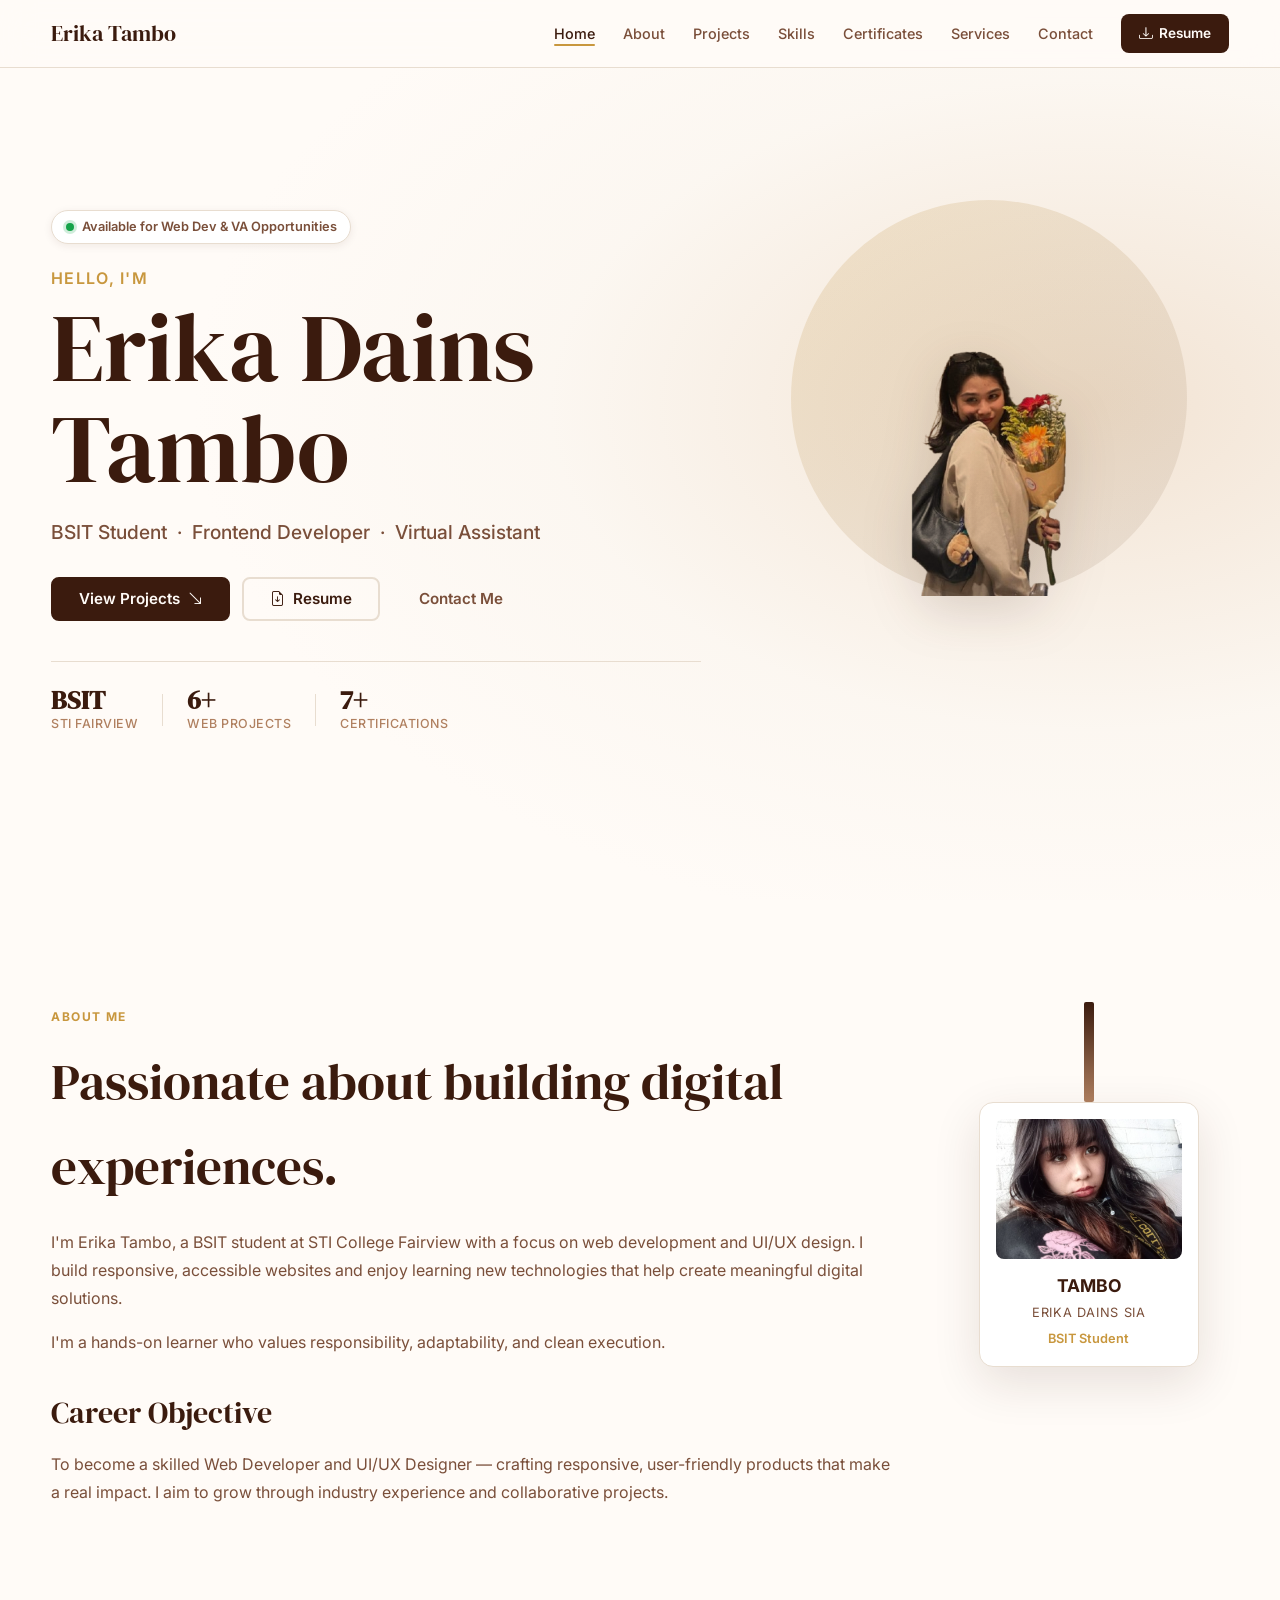
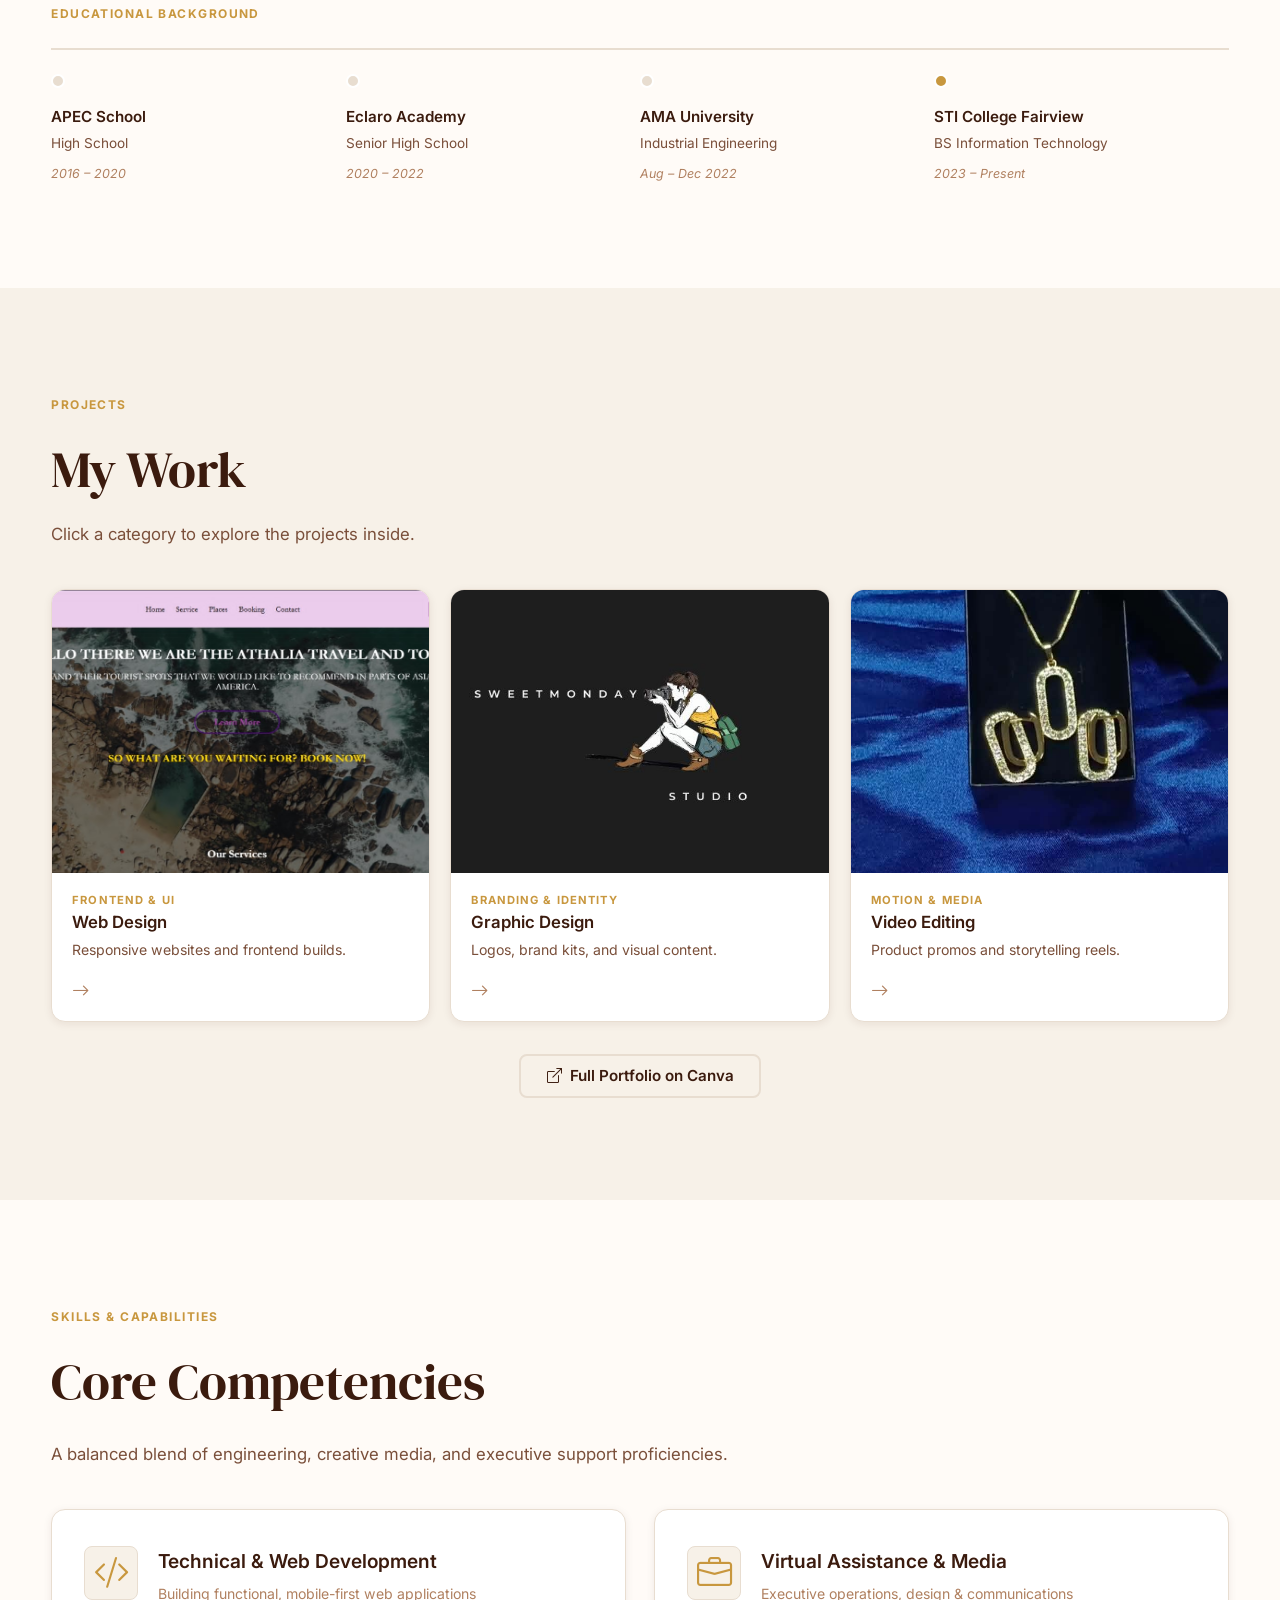
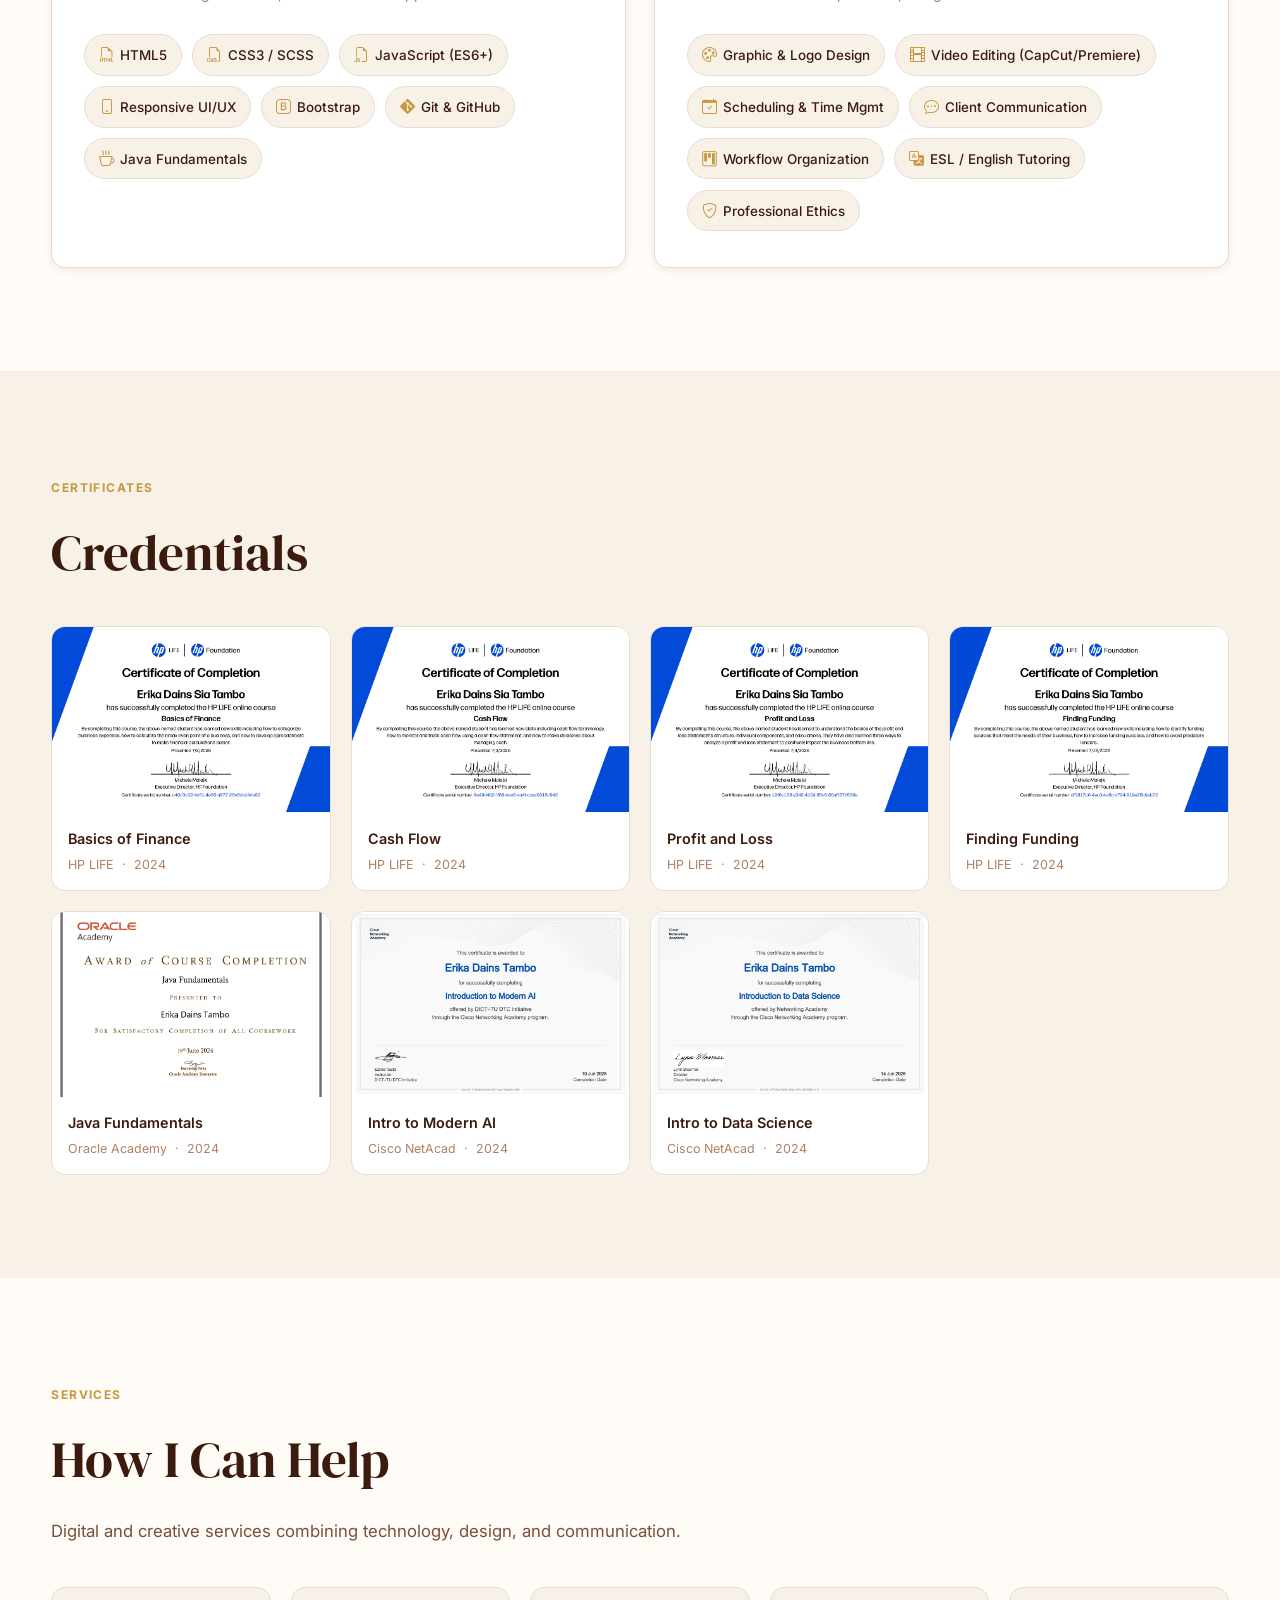
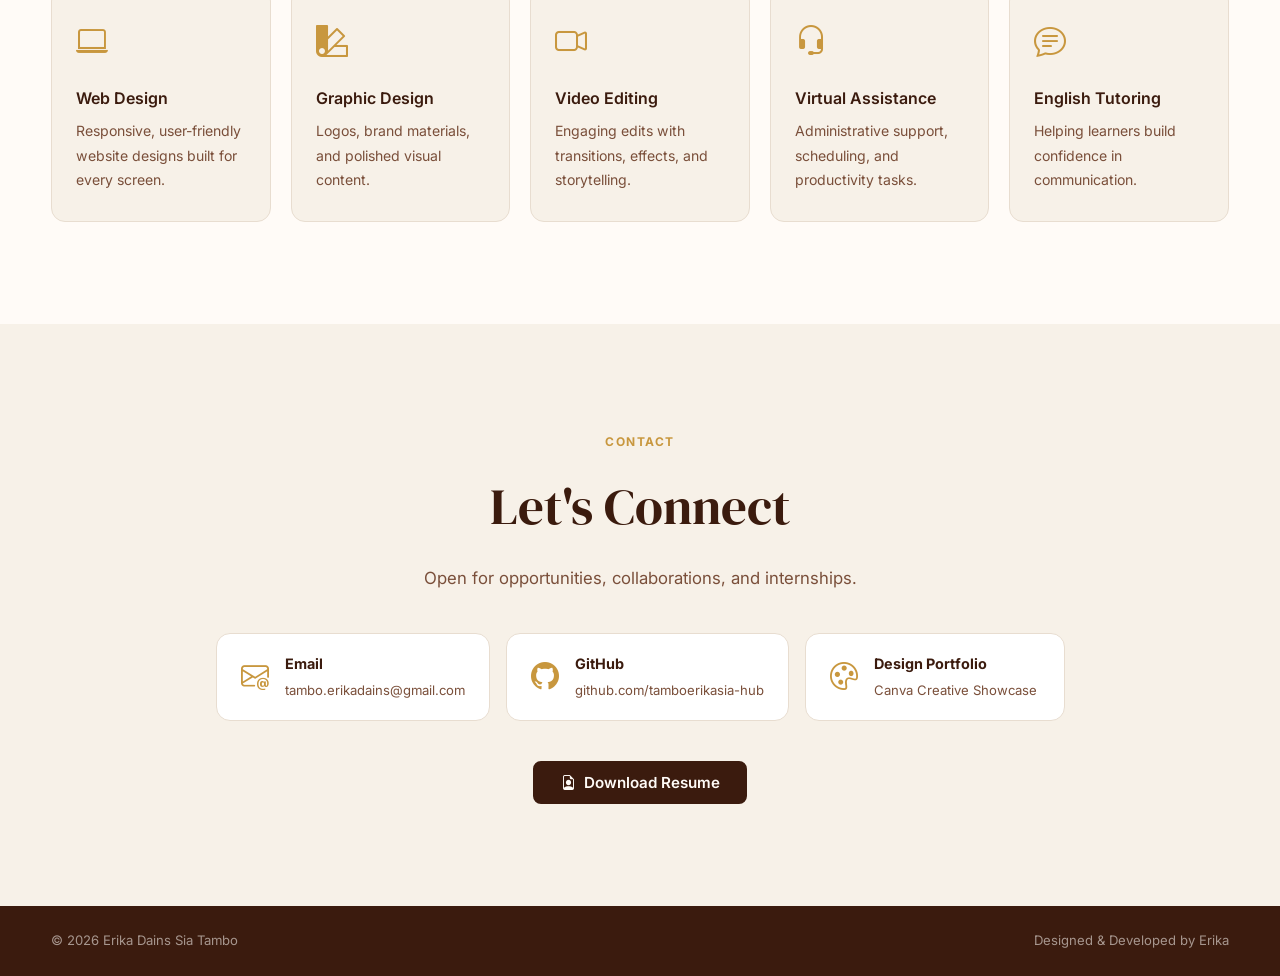
==== commit bd0ed7cc: "polish: professional hero badges, quick-stat highlights, interactive skill pill cards and design lin" ====
--- a/index.html
+++ b/index.html
@@ -42,19 +42,42 @@
       </ul>
     </div>
   </nav>
+  <!-- dim backdrop for mobile menu -->
+  <div class="nav-backdrop" id="navBackdrop" aria-hidden="true"></div>
 
   <!-- HERO -->
   <section id="home" class="hero">
     <div class="hero-text">
+      <div class="hero-status">
+        <span class="status-dot"></span> Available for Web Dev &amp; VA Opportunities
+      </div>
       <p class="hero-eyebrow">Hello, I'm</p>
       <h1>Erika Dains<br>Tambo</h1>
-      <p class="hero-sub">BSIT Student &nbsp;·&nbsp; Web Developer &nbsp;·&nbsp; Virtual Assistant</p>
+      <p class="hero-sub">BSIT Student &nbsp;·&nbsp; Frontend Developer &nbsp;·&nbsp; Virtual Assistant</p>
       <div class="hero-actions">
-        <a href="#projects" class="btn btn-dark">View Projects</a>
-        <a href="#contact" class="btn btn-outline">Get in Touch</a>
+        <a href="#projects" class="btn btn-dark">View Projects <i class="bi bi-arrow-down-right"></i></a>
+        <a href="ErikaDainsTamboResume.pdf" download class="btn btn-outline"><i class="bi bi-file-earmark-arrow-down"></i> Resume</a>
+        <a href="#contact" class="btn btn-ghost">Contact Me</a>
+      </div>
+      <div class="hero-highlights">
+        <div class="highlight-item">
+          <strong>BSIT</strong>
+          <span>STI Fairview</span>
+        </div>
+        <div class="highlight-divider"></div>
+        <div class="highlight-item">
+          <strong>6+</strong>
+          <span>Web Projects</span>
+        </div>
+        <div class="highlight-divider"></div>
+        <div class="highlight-item">
+          <strong>7+</strong>
+          <span>Certifications</span>
+        </div>
       </div>
     </div>
     <div class="hero-img">
+      <div class="hero-img-backdrop"></div>
       <img src="pic1.png" alt="Erika Dains Tambo">
     </div>
   </section>
@@ -180,32 +203,45 @@
   <!-- SKILLS -->
   <section id="skills" class="section">
     <div class="container">
-      <span class="label">Skills</span>
-      <h2>What I Bring</h2>
+      <span class="label">Skills &amp; Capabilities</span>
+      <h2>Core Competencies</h2>
+      <p class="section-lead">A balanced blend of engineering, creative media, and executive support proficiencies.</p>
       <div class="skills-grid">
         <div class="skill-card">
-          <i class="bi bi-code-slash"></i>
-          <h3>Technical</h3>
-          <ul>
-            <li>HTML &amp; CSS</li>
-            <li>JavaScript</li>
-            <li>Web Development</li>
-            <li>Web Design</li>
-            <li>Video Editing</li>
-            <li>Computer Literacy</li>
-          </ul>
+          <div class="skill-card-head">
+            <i class="bi bi-code-slash"></i>
+            <div>
+              <h3>Technical &amp; Web Development</h3>
+              <p class="skill-sub">Building functional, mobile-first web applications</p>
+            </div>
+          </div>
+          <div class="skill-pills">
+            <span class="pill"><i class="bi bi-filetype-html"></i> HTML5</span>
+            <span class="pill"><i class="bi bi-filetype-css"></i> CSS3 / SCSS</span>
+            <span class="pill"><i class="bi bi-filetype-js"></i> JavaScript (ES6+)</span>
+            <span class="pill"><i class="bi bi-phone"></i> Responsive UI/UX</span>
+            <span class="pill"><i class="bi bi-bootstrap"></i> Bootstrap</span>
+            <span class="pill"><i class="bi bi-git"></i> Git &amp; GitHub</span>
+            <span class="pill"><i class="bi bi-cup-hot"></i> Java Fundamentals</span>
+          </div>
         </div>
         <div class="skill-card">
-          <i class="bi bi-person-check"></i>
-          <h3>Professional</h3>
-          <ul>
-            <li>Time Management</li>
-            <li>Communication</li>
-            <li>Problem Solving</li>
-            <li>Teamwork</li>
-            <li>Adaptability</li>
-            <li>Professionalism</li>
-          </ul>
+          <div class="skill-card-head">
+            <i class="bi bi-briefcase"></i>
+            <div>
+              <h3>Virtual Assistance &amp; Media</h3>
+              <p class="skill-sub">Executive operations, design &amp; communications</p>
+            </div>
+          </div>
+          <div class="skill-pills">
+            <span class="pill"><i class="bi bi-palette"></i> Graphic &amp; Logo Design</span>
+            <span class="pill"><i class="bi bi-film"></i> Video Editing (CapCut/Premiere)</span>
+            <span class="pill"><i class="bi bi-calendar-check"></i> Scheduling &amp; Time Mgmt</span>
+            <span class="pill"><i class="bi bi-chat-dots"></i> Client Communication</span>
+            <span class="pill"><i class="bi bi-kanban"></i> Workflow Organization</span>
+            <span class="pill"><i class="bi bi-translate"></i> ESL / English Tutoring</span>
+            <span class="pill"><i class="bi bi-shield-check"></i> Professional Ethics</span>
+          </div>
         </div>
       </div>
     </div>
@@ -330,7 +366,14 @@
           <i class="bi bi-github"></i>
           <div>
             <strong>GitHub</strong>
-            <span>tamboerikasia-hub</span>
+            <span>github.com/tamboerikasia-hub</span>
+          </div>
+        </a>
+        <a href="https://erika-dainstambo.my.canva.site/project-portfolio-showcase" target="_blank" rel="noopener" class="contact-card">
+          <i class="bi bi-palette"></i>
+          <div>
+            <strong>Design Portfolio</strong>
+            <span>Canva Creative Showcase</span>
           </div>
         </a>
       </div>
--- a/style.css
+++ b/style.css
@@ -111,6 +111,13 @@
   border-color: var(--sand);
 }
 .btn-outline:hover { border-color: var(--brown); background: var(--warm); }
+
+.btn-ghost {
+  background: transparent;
+  color: var(--brown-m);
+  border-color: transparent;
+}
+.btn-ghost:hover { color: var(--brown); background: rgba(59,27,14,0.06); }
 
 /* =============================================
    NAV
@@ -125,6 +132,7 @@
   -webkit-backdrop-filter: blur(16px);
   border-bottom: 1px solid var(--sand);
   z-index: 900;
+  overflow: visible; /* allow mobile dropdown to escape nav height */
 }
 
 .nav-inner {
@@ -209,38 +217,123 @@
 .hero {
   min-height: 100svh;
   display: grid;
-  grid-template-columns: 1fr auto;
+  grid-template-columns: 1.15fr 0.85fr;
   align-items: center;
   gap: var(--gap);
-  padding-top: var(--nav-h);
+  padding-top: calc(var(--nav-h) + 1.5rem);
+  padding-bottom: 3rem;
   padding-inline: max(4vw, calc((100vw - var(--max-w)) / 2));
-  background: radial-gradient(ellipse 60% 50% at 80% 50%, #f0e4d6, transparent);
+  background: radial-gradient(ellipse 70% 60% at 85% 45%, #f2e3d3 0%, rgba(247,241,232,0.4) 60%, transparent 100%);
+  position: relative;
   overflow: hidden;
 }
 
+.hero-status {
+  display: inline-flex;
+  align-items: center;
+  gap: .5rem;
+  padding: .35rem .85rem;
+  background: var(--white);
+  border: 1px solid var(--sand);
+  border-radius: 30px;
+  font-size: .8rem;
+  font-weight: 600;
+  color: var(--brown-m);
+  margin-bottom: 1.25rem;
+  box-shadow: var(--shadow-s);
+}
+
+.status-dot {
+  width: 8px;
+  height: 8px;
+  border-radius: 50%;
+  background: #16a34a;
+  box-shadow: 0 0 0 3px rgba(22, 163, 74, 0.2);
+}
+
 .hero-eyebrow {
-  font-size: .95rem;
+  font-size: 1rem;
   font-weight: 600;
   color: var(--gold);
-  letter-spacing: .06em;
-  margin-bottom: .5rem;
-}
-
-.hero h1 { margin-bottom: 1.25rem; }
+  letter-spacing: .08em;
+  text-transform: uppercase;
+  margin-bottom: .4rem;
+}
+
+.hero h1 { margin-bottom: 1rem; }
 
 .hero-sub {
-  font-size: clamp(.9rem, 2vw, 1.1rem);
+  font-size: clamp(1rem, 2vw, 1.2rem);
   color: var(--brown-m);
-  margin-bottom: 2rem;
-}
-
-.hero-actions { display: flex; gap: 1rem; flex-wrap: wrap; }
+  margin-bottom: 1.75rem;
+  font-weight: 500;
+}
+
+.hero-actions { display: flex; gap: .75rem; flex-wrap: wrap; margin-bottom: 2.5rem; }
+
+.hero-highlights {
+  display: flex;
+  align-items: center;
+  gap: 1.5rem;
+  padding-top: 1.5rem;
+  border-top: 1px solid var(--sand);
+}
+
+.highlight-item {
+  display: flex;
+  flex-direction: column;
+}
+
+.highlight-item strong {
+  font-family: var(--font-serif);
+  font-size: 1.6rem;
+  color: var(--brown);
+  line-height: 1.1;
+}
+
+.highlight-item span {
+  font-size: .78rem;
+  color: var(--brown-l);
+  font-weight: 500;
+  text-transform: uppercase;
+  letter-spacing: .04em;
+}
+
+.highlight-divider {
+  width: 1px;
+  height: 32px;
+  background: var(--sand);
+}
 
 .hero-img {
-  align-self: flex-end;
-  width: clamp(220px, 36vw, 520px);
-}
-.hero-img img { width: 100%; mix-blend-mode: multiply; }
+  position: relative;
+  display: flex;
+  justify-content: center;
+  align-items: flex-end;
+  width: 100%;
+  max-width: 440px;
+  justify-self: center;
+}
+
+.hero-img-backdrop {
+  position: absolute;
+  width: 90%;
+  aspect-ratio: 1;
+  border-radius: 50%;
+  background: linear-gradient(135deg, rgba(200, 151, 62, 0.2), rgba(59, 27, 14, 0.08));
+  bottom: 0;
+  z-index: 1;
+}
+
+.hero-img img {
+  position: relative;
+  z-index: 2;
+  width: 100%;
+  max-height: 520px;
+  object-fit: contain;
+  mix-blend-mode: multiply;
+  filter: drop-shadow(0 15px 25px rgba(59, 27, 14, 0.15));
+}
 
 /* =============================================
    ABOUT
@@ -416,27 +509,86 @@
 .skills-grid {
   display: grid;
   grid-template-columns: repeat(2, 1fr);
-  gap: 1.5rem;
+  gap: 1.75rem;
   margin-top: 2rem;
 }
 
 .skill-card {
-  background: var(--warm);
+  background: var(--white);
   border: 1px solid var(--sand);
   border-radius: var(--radius-m);
-  padding: 2rem;
-  transition: transform .2s, box-shadow .2s;
-}
-.skill-card:hover { transform: translateY(-4px); box-shadow: var(--shadow-m); }
-.skill-card i  { font-size: 2rem; color: var(--gold); margin-bottom: 1rem; display: block; }
-.skill-card h3 { color: var(--brown); margin-bottom: 1rem; }
-.skill-card li {
-  padding: .55rem 0;
-  font-size: .92rem;
-  color: var(--brown-m);
-  border-bottom: 1px solid var(--sand);
-}
-.skill-card li:last-child { border-bottom: none; }
+  padding: 2.25rem 2rem;
+  box-shadow: var(--shadow-s);
+  transition: transform .25s ease, box-shadow .25s ease, border-color .25s ease;
+  display: flex;
+  flex-direction: column;
+}
+.skill-card:hover {
+  transform: translateY(-4px);
+  box-shadow: var(--shadow-l);
+  border-color: var(--gold);
+}
+
+.skill-card-head {
+  display: flex;
+  align-items: flex-start;
+  gap: 1.25rem;
+  margin-bottom: 1.75rem;
+}
+
+.skill-card-head i {
+  font-size: 2.2rem;
+  color: var(--gold);
+  background: var(--warm);
+  width: 54px;
+  height: 54px;
+  display: flex;
+  align-items: center;
+  justify-content: center;
+  border-radius: var(--radius-s);
+  border: 1px solid var(--sand);
+  flex-shrink: 0;
+}
+
+.skill-card-head h3 {
+  color: var(--brown);
+  font-size: 1.2rem;
+  margin-bottom: .25rem;
+}
+
+.skill-sub {
+  font-size: .88rem;
+  color: var(--brown-l);
+}
+
+.skill-pills {
+  display: flex;
+  flex-wrap: wrap;
+  gap: .65rem;
+}
+
+.pill {
+  display: inline-flex;
+  align-items: center;
+  gap: .4rem;
+  background: var(--warm);
+  color: var(--brown);
+  border: 1px solid var(--sand);
+  padding: .45rem .85rem;
+  border-radius: 30px;
+  font-size: .84rem;
+  font-weight: 500;
+  transition: background .2s, border-color .2s, transform .2s;
+}
+.pill:hover {
+  background: var(--cream);
+  border-color: var(--gold);
+  transform: translateY(-2px);
+}
+.pill i {
+  color: var(--gold);
+  font-size: .95rem;
+}
 
 /* =============================================
    CERTIFICATES
@@ -567,28 +719,66 @@
    RESPONSIVE
    ============================================= */
 @media (max-width: 900px) {
-  /* Nav */
+  /* Burger button */
   .nav-burger { display: flex; }
+
+  /* Dropdown panel */
   .nav-menu {
-    position: absolute;
+    position: fixed;        /* fixed so it clears the nav container */
     top: var(--nav-h);
     left: 0; right: 0;
-    background: rgba(255,251,247,.97);
-    backdrop-filter: blur(16px);
+    background: var(--cream);
+    border-bottom: 2px solid var(--sand);
+    box-shadow: 0 12px 32px rgba(59,27,14,.12);
     flex-direction: column;
-    align-items: flex-start;
+    align-items: stretch;
     gap: 0;
-    padding: 1rem 1.5rem 1.5rem;
-    border-bottom: 1px solid var(--sand);
-    transform: translateY(-8px);
+    padding: .5rem 0 1rem;
+    z-index: 850;
+    /* hidden state */
+    transform: translateY(-6px);
     opacity: 0;
     pointer-events: none;
-    transition: transform .25s, opacity .25s;
+    transition: transform .25s ease, opacity .2s ease;
   }
-  .nav-menu.open { transform: translateY(0); opacity: 1; pointer-events: all; }
-  .nav-menu li   { width: 100%; }
-  .nav-menu a    { display: block; padding: .7rem 0; border-bottom: 1px solid var(--sand); }
-  .nav-menu li:last-child a { border-bottom: none; margin-top: .5rem; }
+  .nav-menu.open {
+    transform: translateY(0);
+    opacity: 1;
+    pointer-events: all;
+  }
+
+  /* Each menu item */
+  .nav-menu li { width: 100%; }
+  .nav-menu a {
+    display: flex;
+    align-items: center;
+    padding: .85rem 1.5rem;
+    border-bottom: 1px solid var(--warm);
+    font-size: 1rem;
+  }
+  .nav-menu a::after { display: none; } /* remove underline indicator on mobile */
+  .nav-menu li:last-child a { border-bottom: none; }
+
+  /* Resume CTA pill */
+  .nav-cta {
+    margin: .75rem 1.5rem 0;
+    justify-content: center;
+    padding: .75rem 1rem !important;
+    font-size: .95rem !important;
+    border-radius: var(--radius-s) !important;
+  }
+
+  /* Full-screen dim backdrop behind the menu */
+  .nav-backdrop {
+    position: fixed;
+    inset: 0;
+    background: rgba(59,27,14,.35);
+    z-index: 800;
+    opacity: 0;
+    pointer-events: none;
+    transition: opacity .25s ease;
+  }
+  .nav-backdrop.show { opacity: 1; pointer-events: all; }
 
   /* Hero */
   .hero {
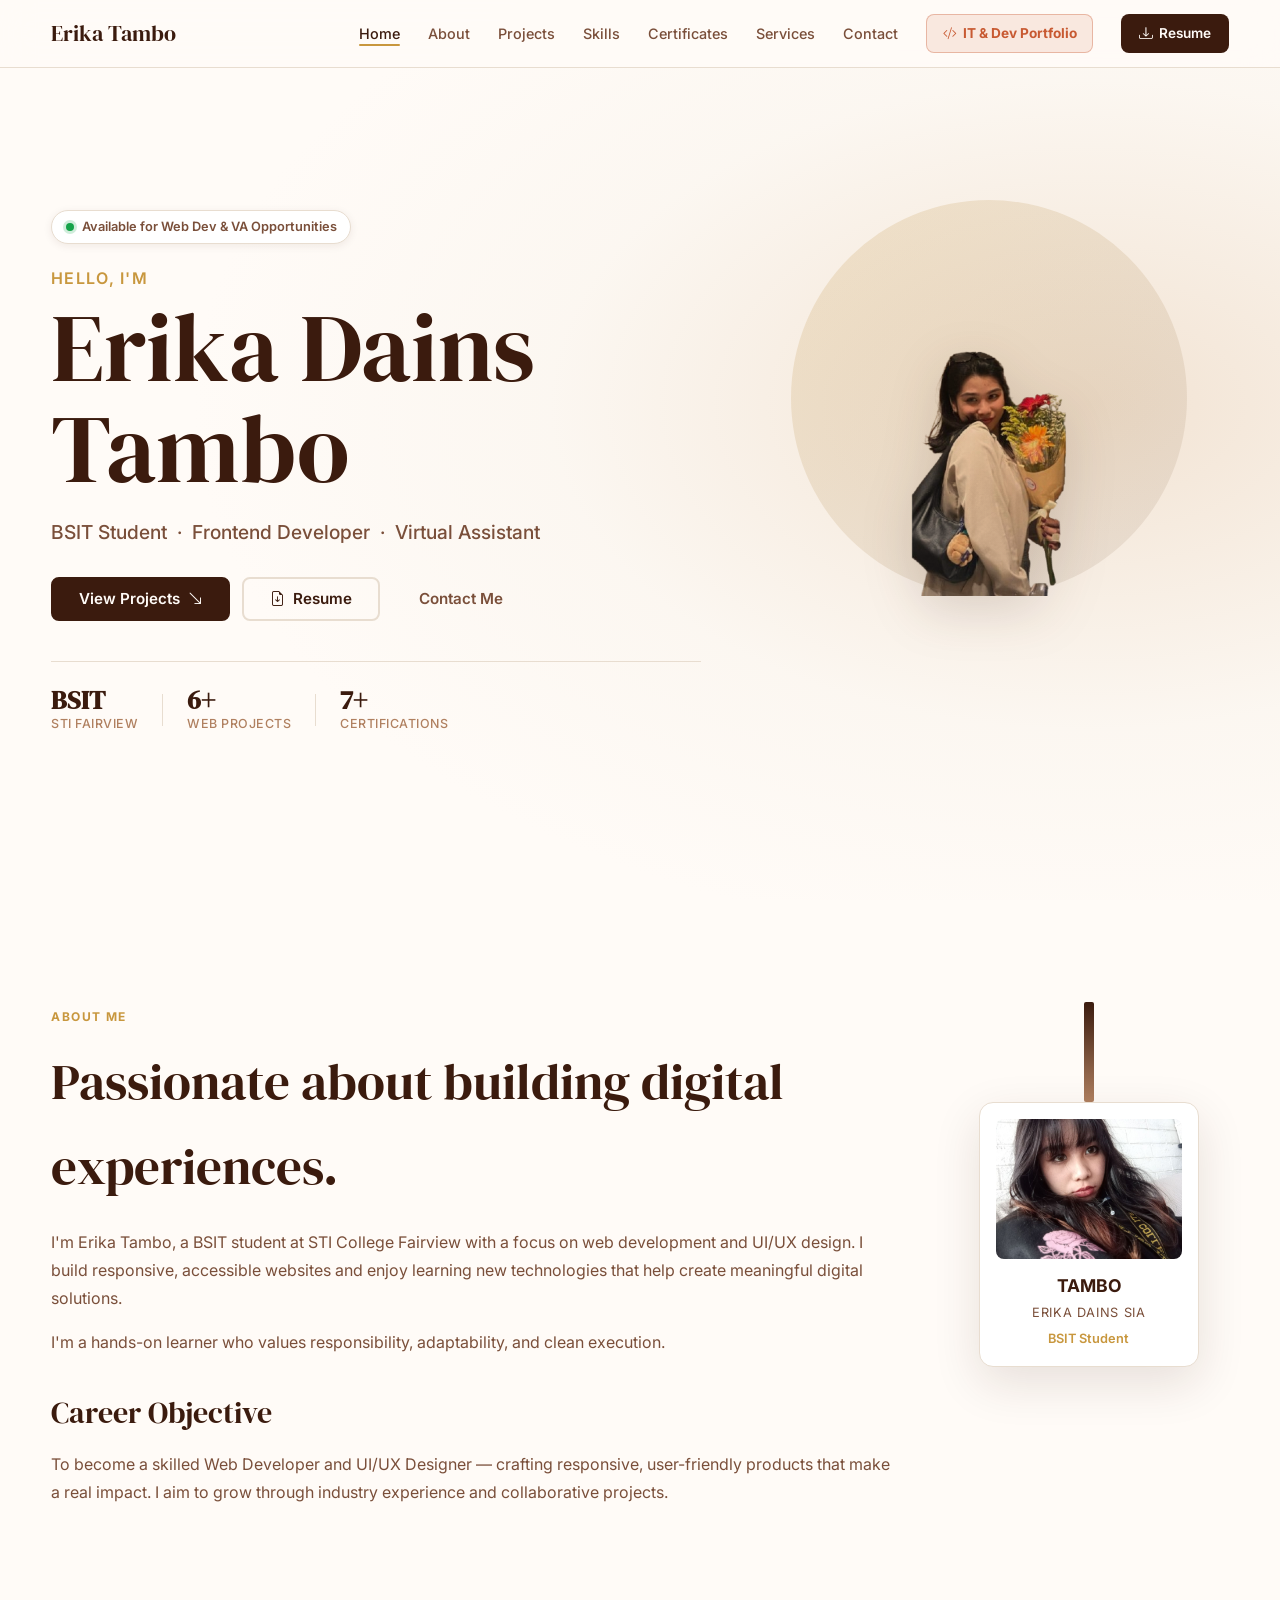
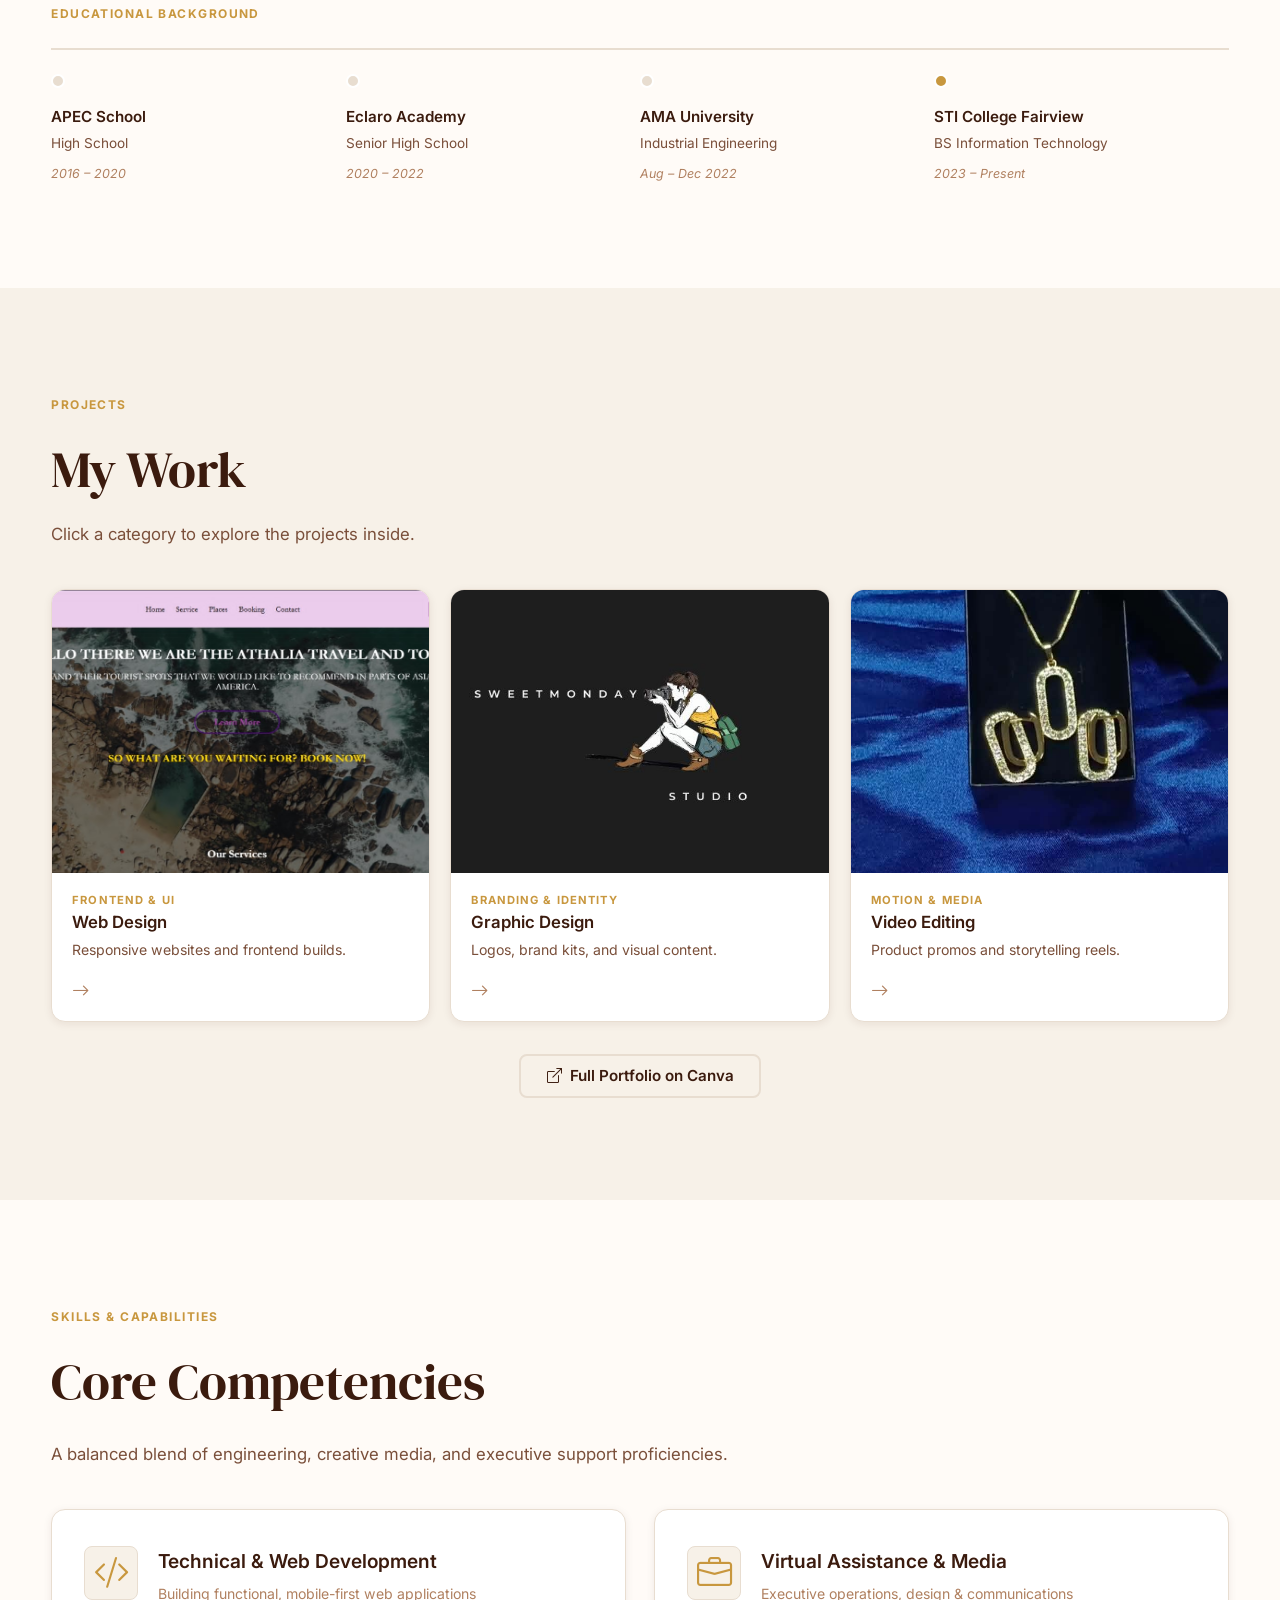
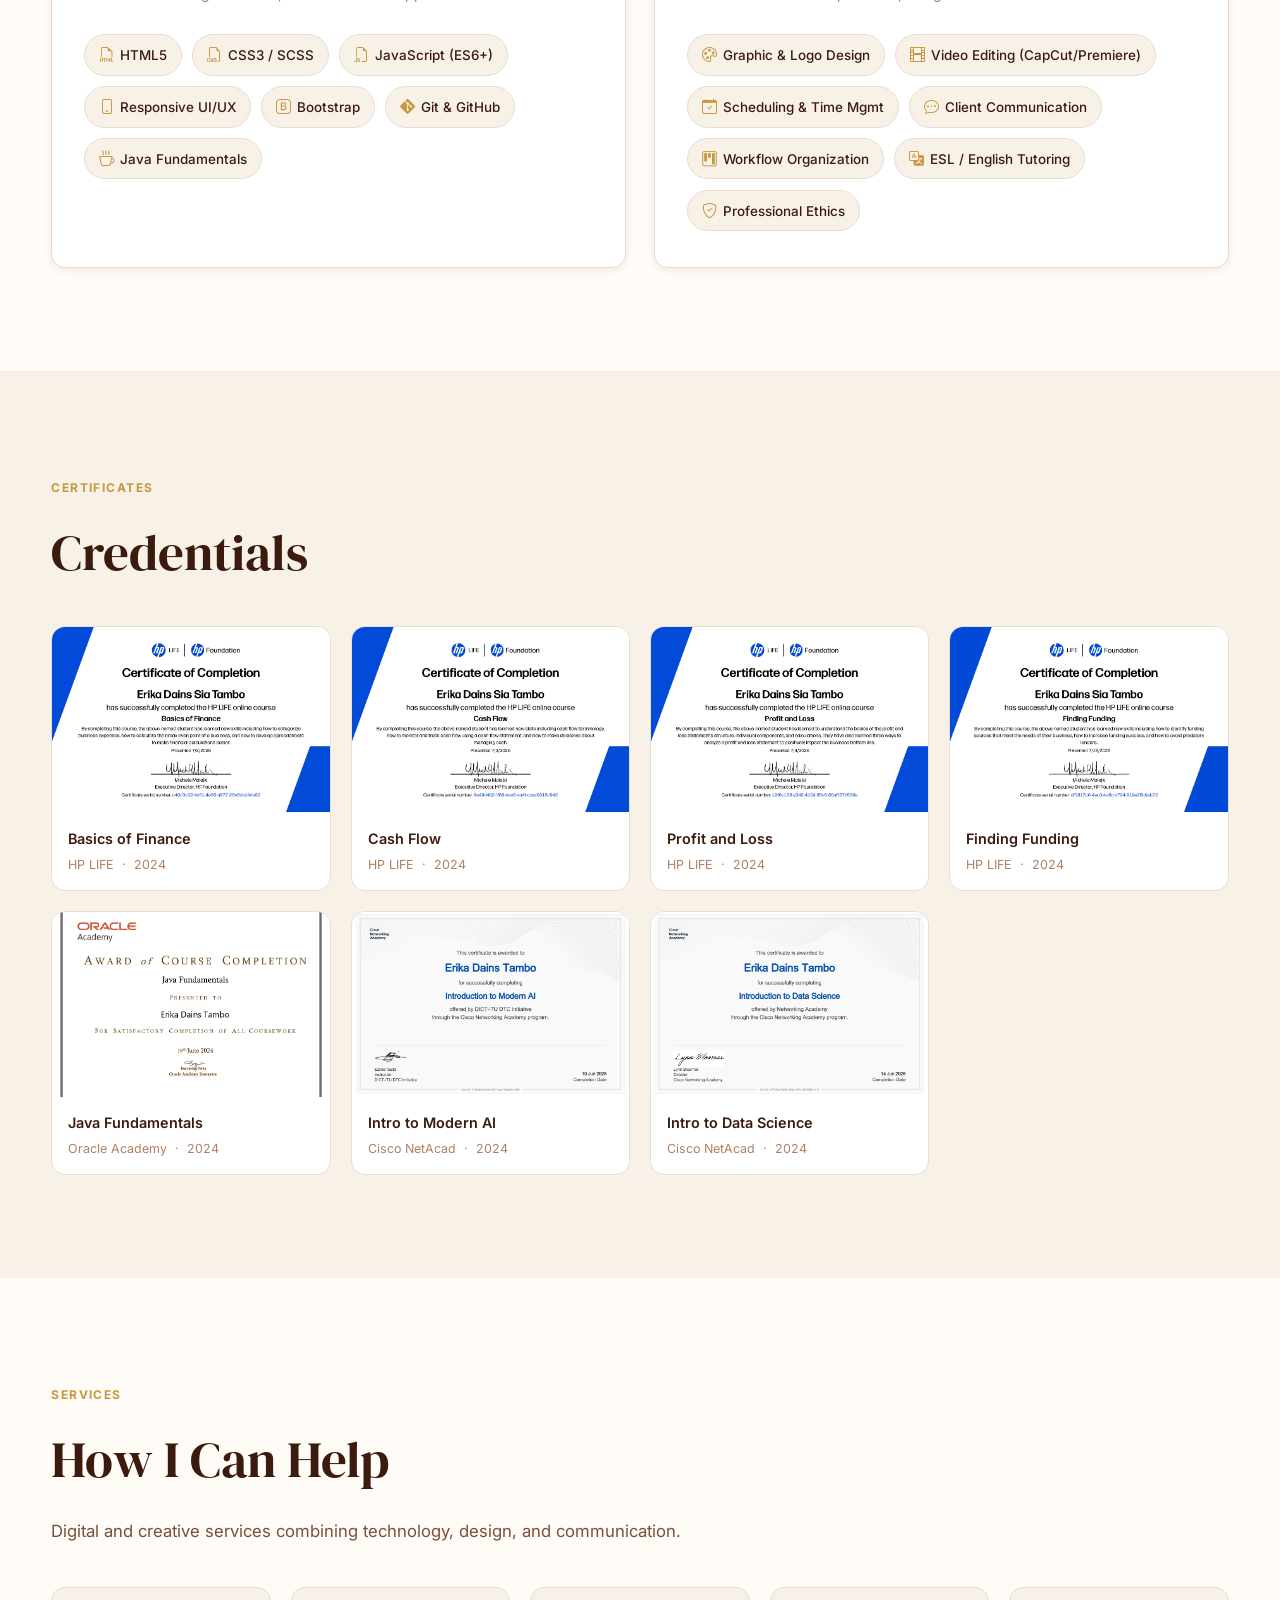
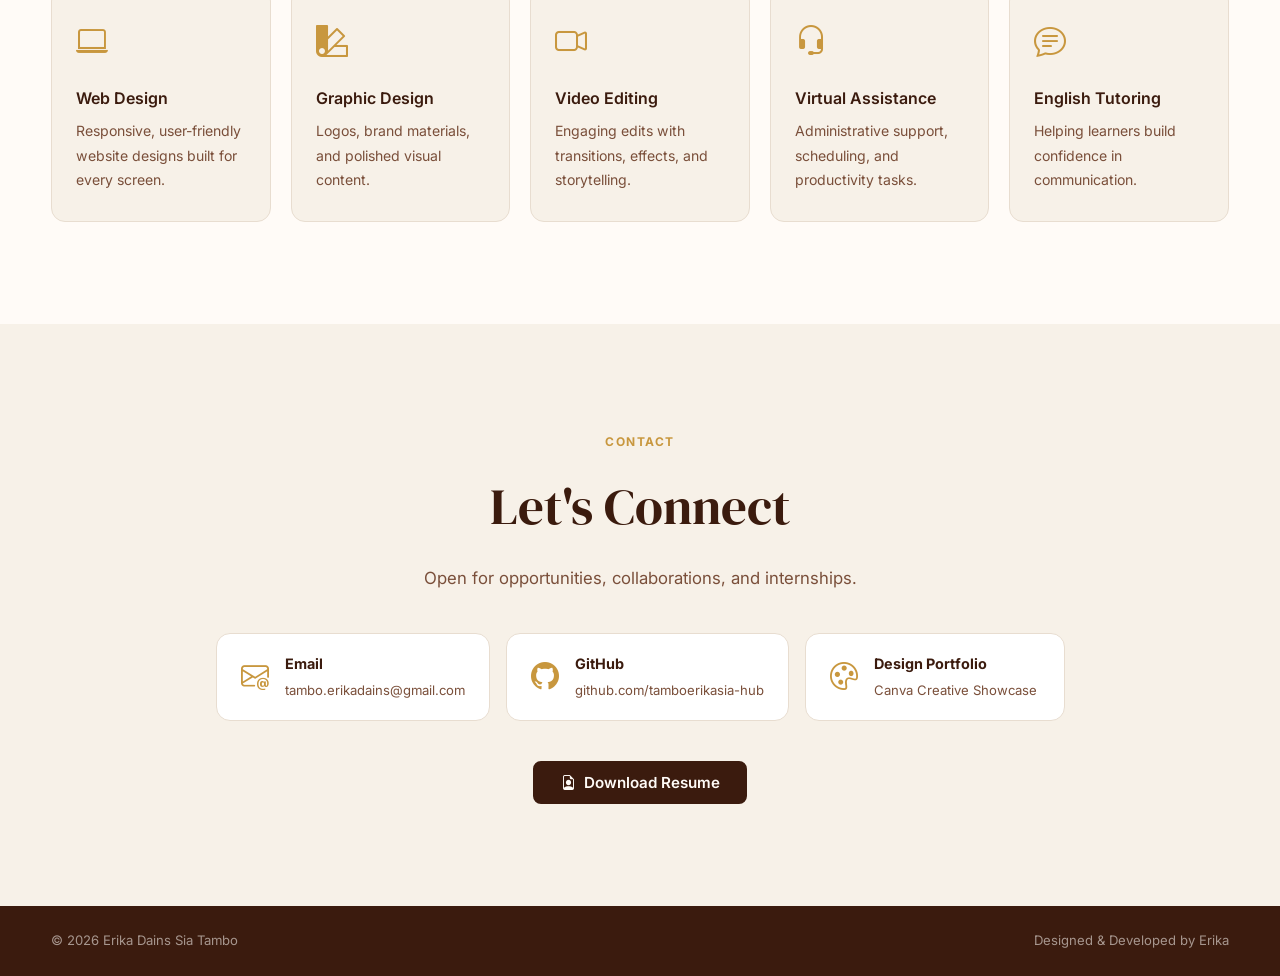
==== commit b577ccf6: "feat: integrate dedicated IT/Web Developer portfolio and kids educational hub" ====
--- a/index.html
+++ b/index.html
@@ -34,6 +34,7 @@
         <li><a href="#certificates">Certificates</a></li>
         <li><a href="#services">Services</a></li>
         <li><a href="#contact">Contact</a></li>
+        <li><a href="it/index.html" class="nav-it-pill"><i class="bi bi-code-slash"></i> IT &amp; Dev Portfolio</a></li>
         <li>
           <a href="ErikaDainsTamboResume.pdf" download class="nav-cta">
             <i class="bi bi-download"></i> Resume
--- a/style.css
+++ b/style.css
@@ -190,6 +190,27 @@
   transition: background .2s;
 }
 .nav-cta:hover { background: #5c2e1a !important; }
+
+.nav-it-pill {
+  display: inline-flex;
+  align-items: center;
+  gap: .4rem;
+  padding: .45rem .95rem;
+  background: rgba(200, 90, 50, 0.12);
+  color: #c85a32 !important;
+  border: 1px solid rgba(200, 90, 50, 0.35);
+  border-radius: var(--radius-s);
+  font-size: .85rem !important;
+  font-weight: 700 !important;
+  transition: all .2s;
+}
+.nav-it-pill:hover {
+  background: #c85a32;
+  color: #fff !important;
+  border-color: #c85a32;
+  transform: translateY(-1px);
+}
+.nav-it-pill::after { display: none !important; }
 
 .nav-burger {
   display: none;
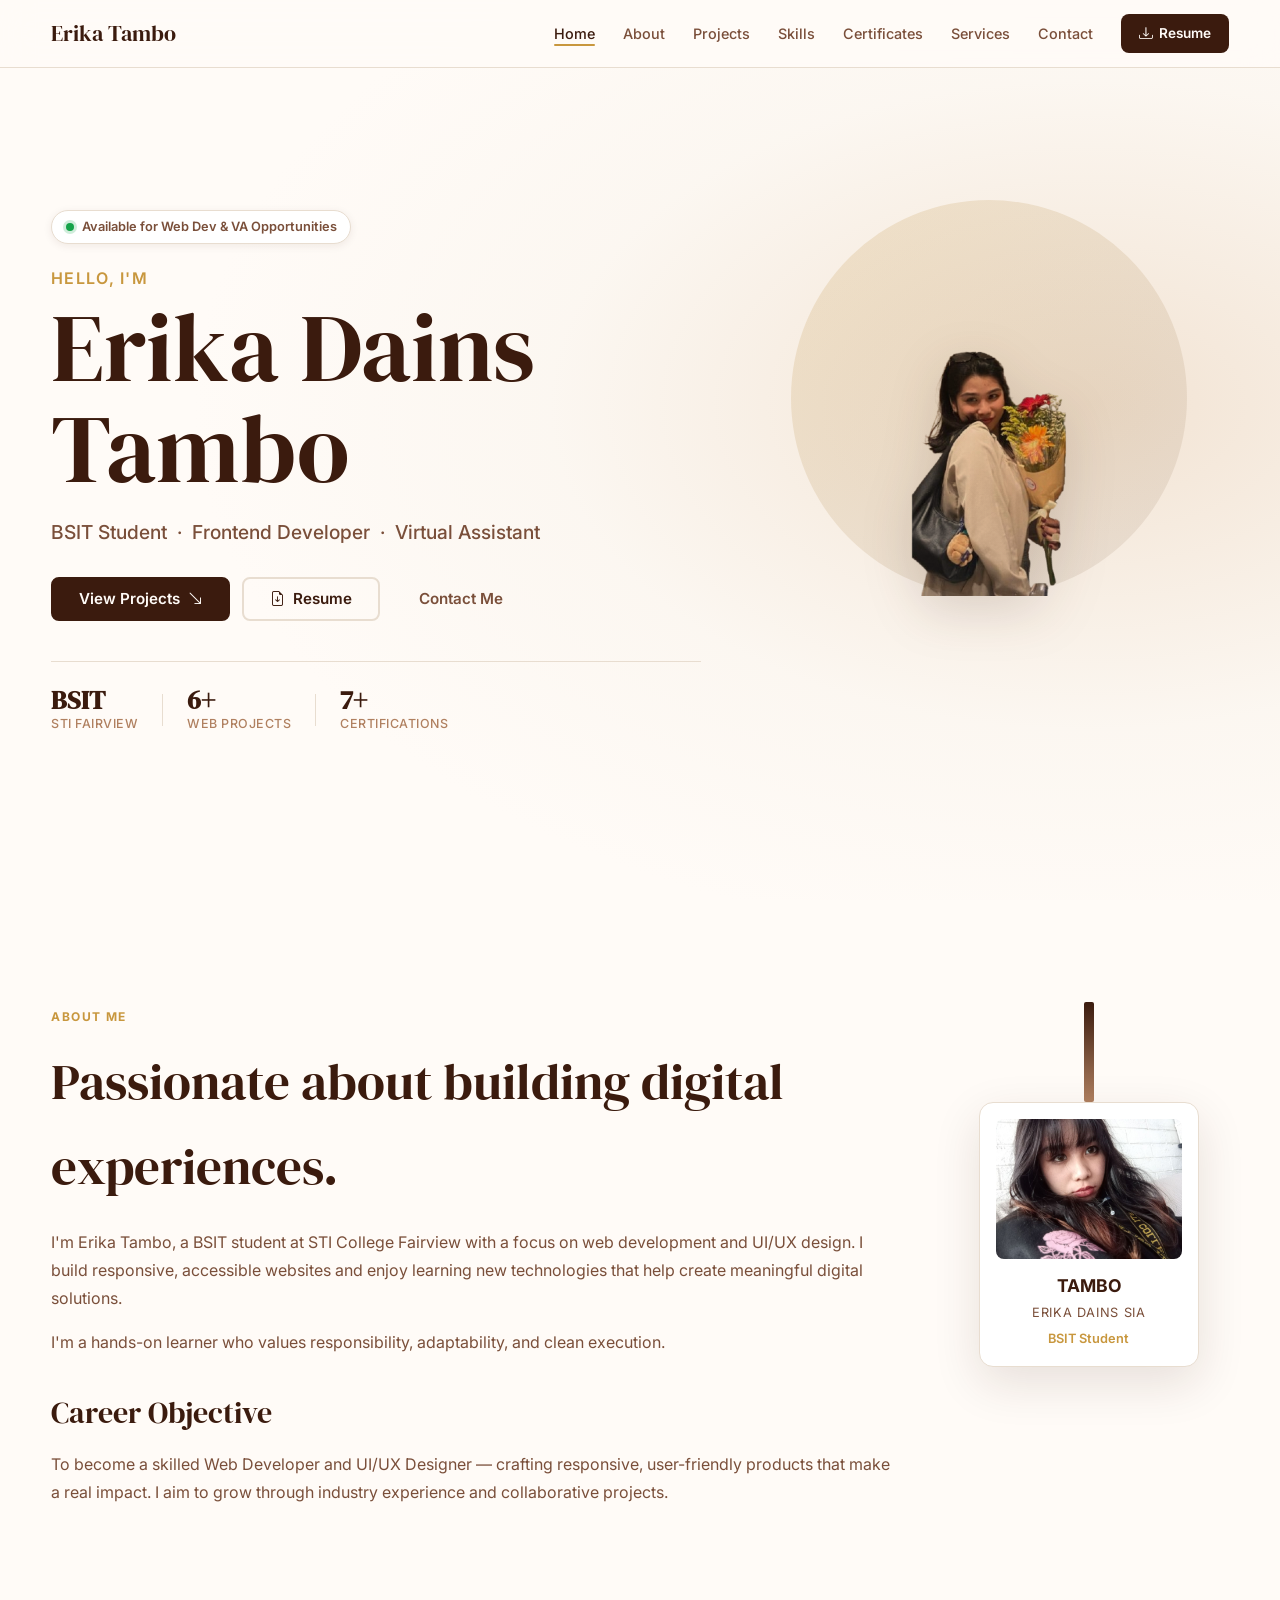
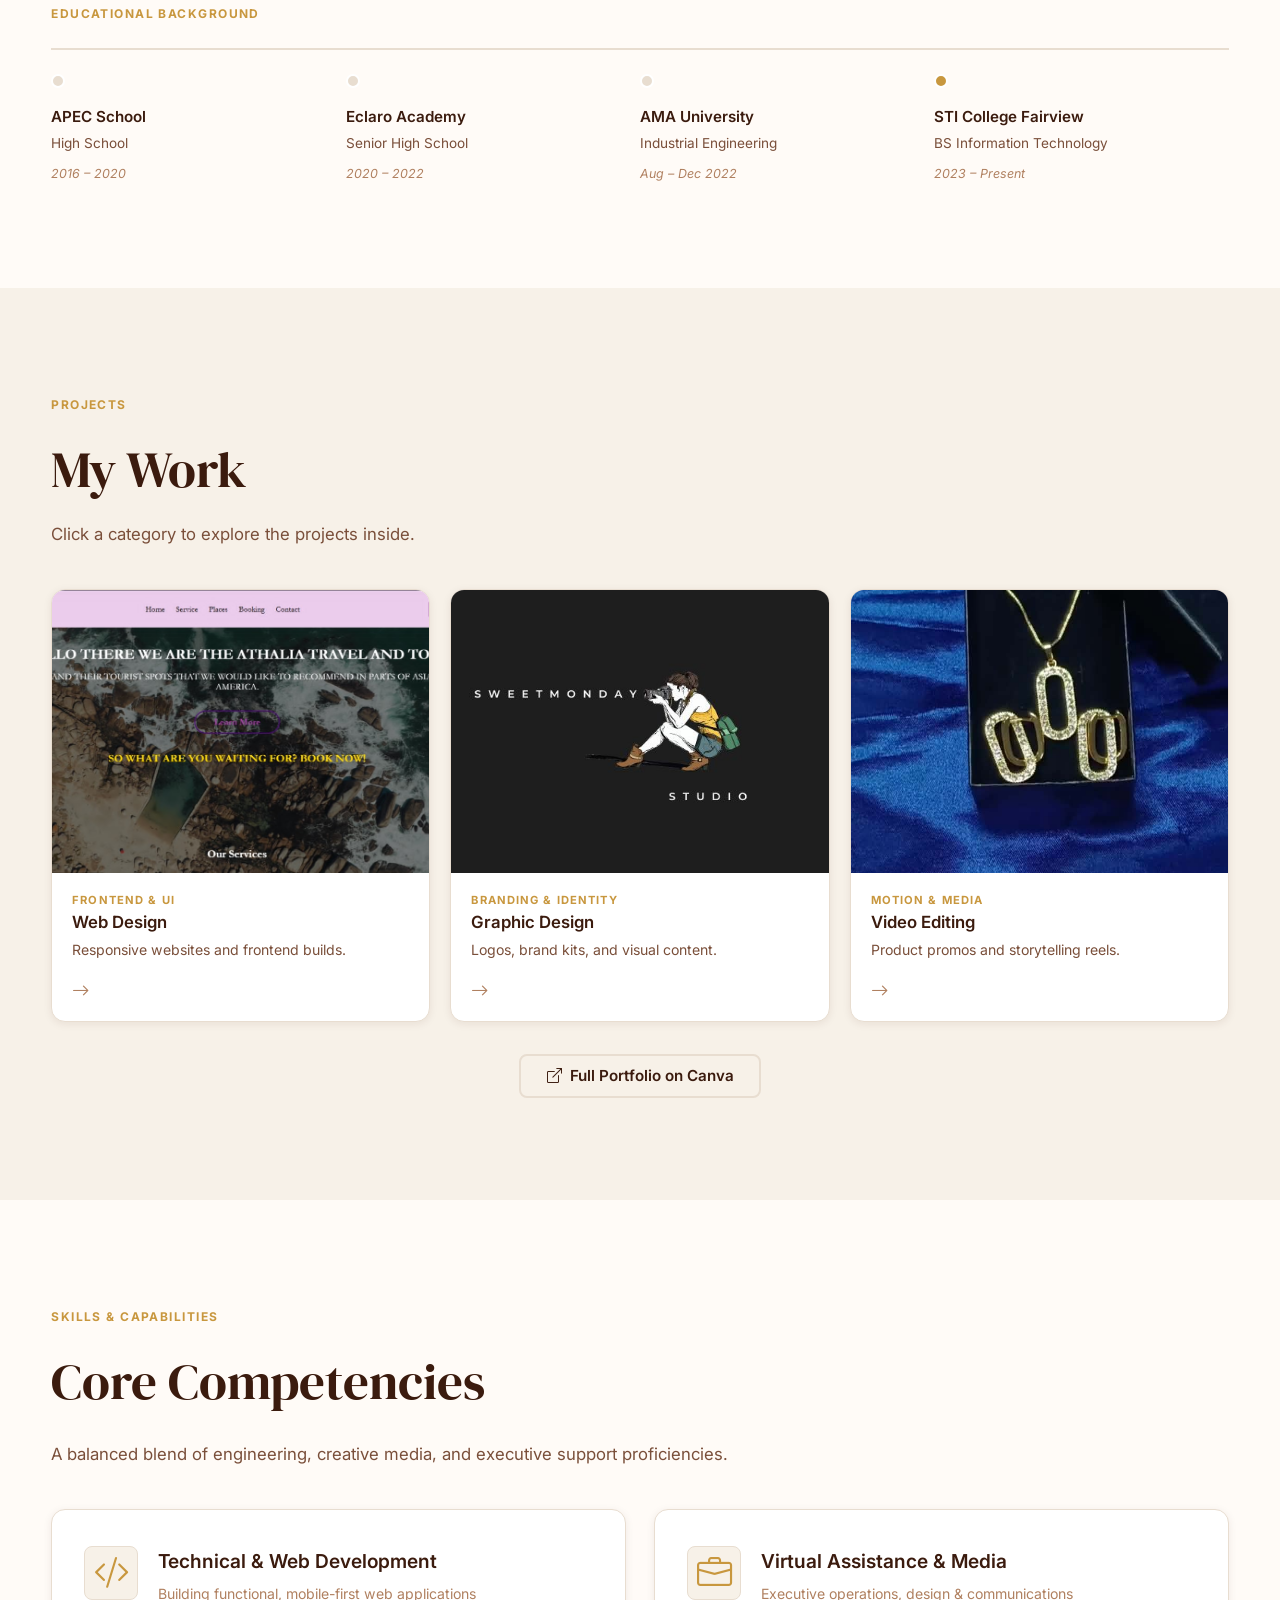
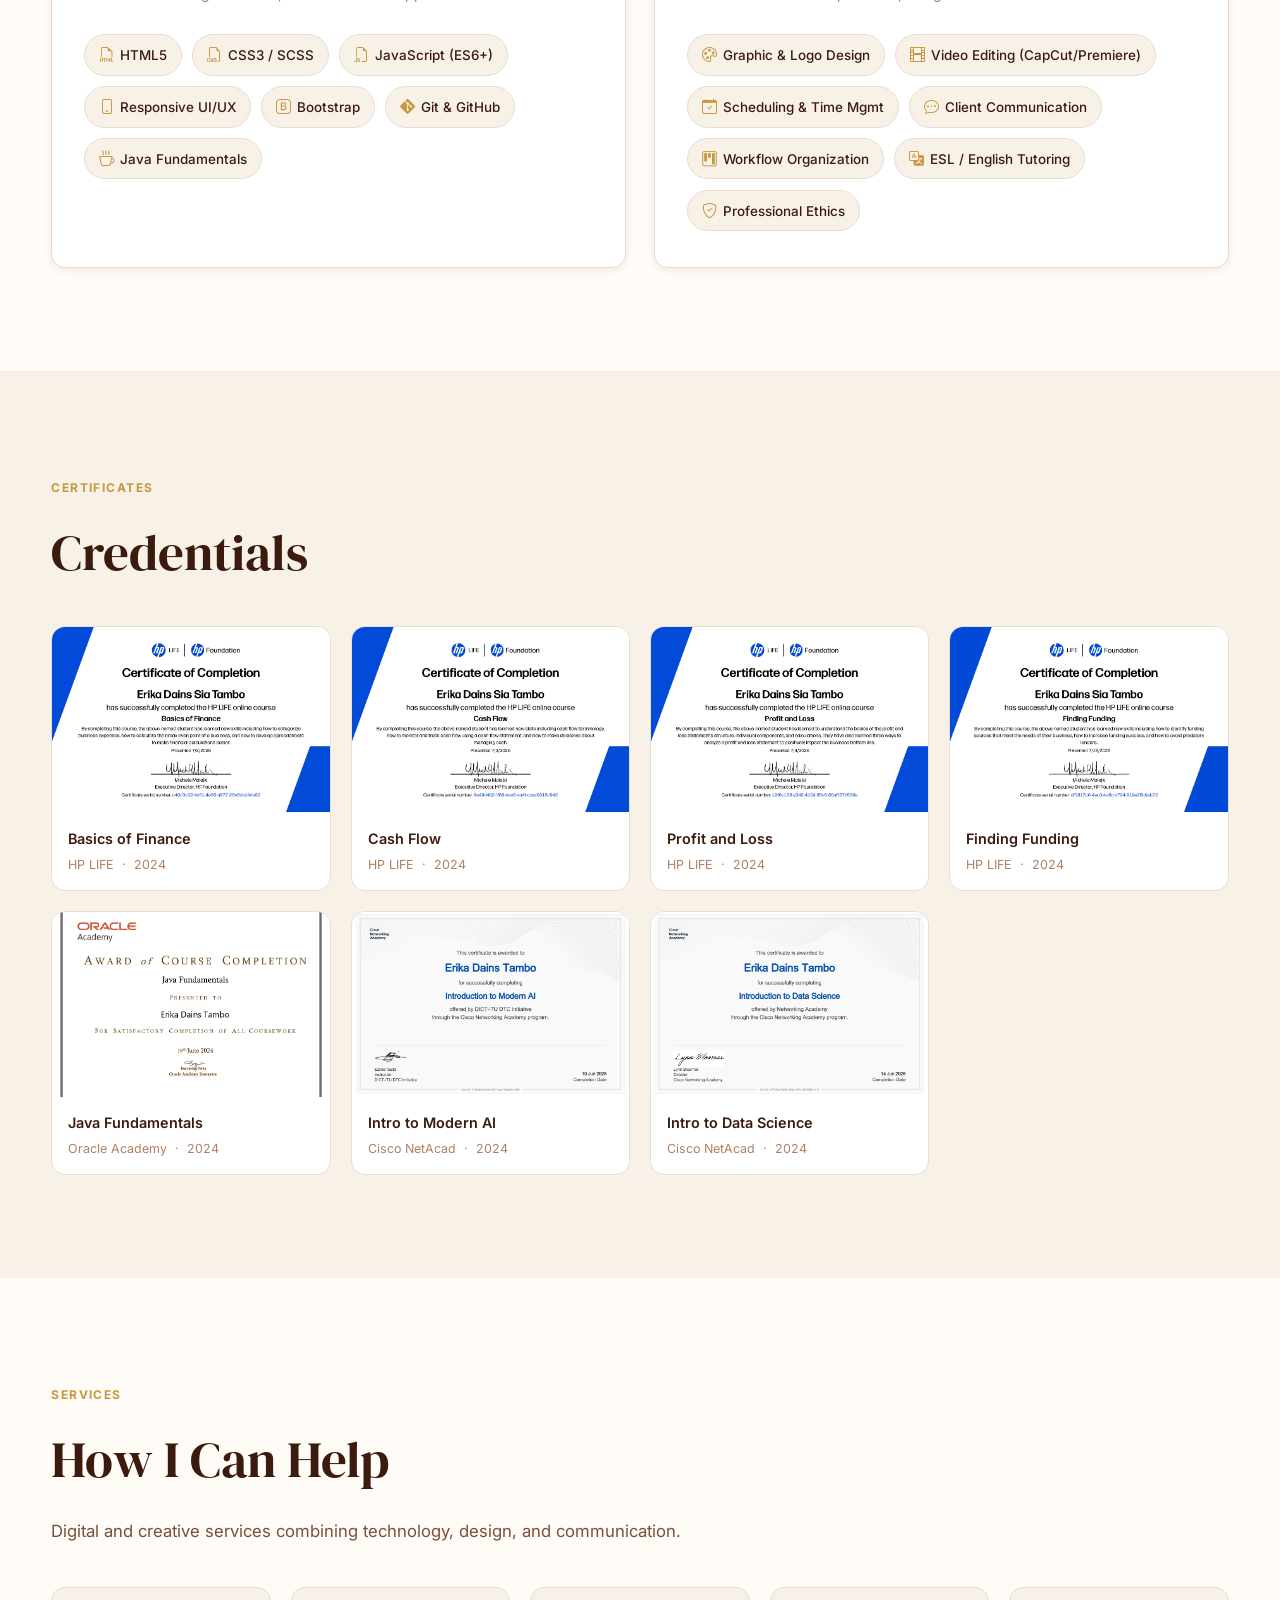
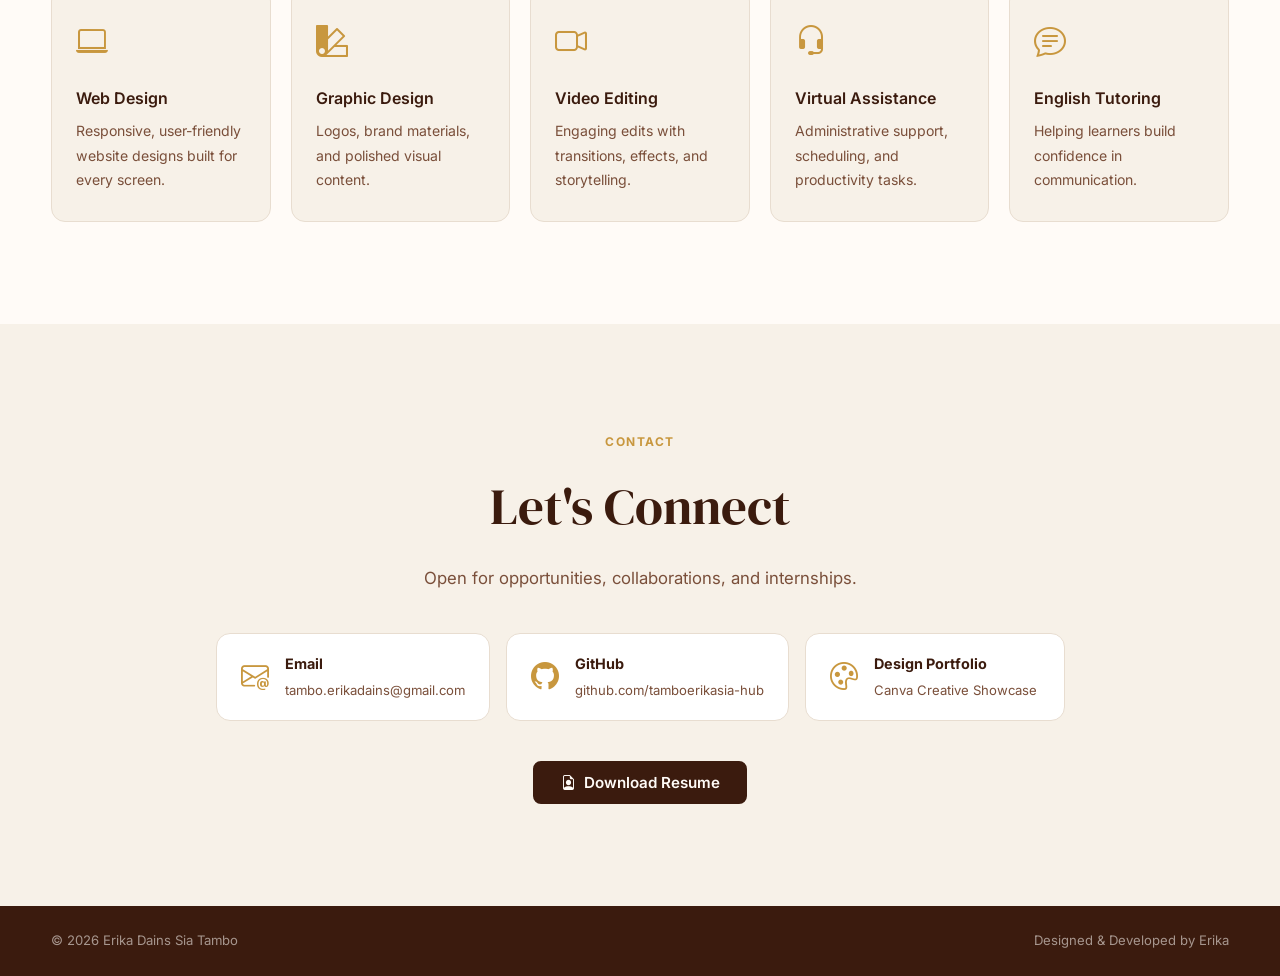
==== commit 8fc67393: "chore: remove game and it-portfolio links from main portfolio" ====
--- a/index.html
+++ b/index.html
@@ -34,7 +34,6 @@
         <li><a href="#certificates">Certificates</a></li>
         <li><a href="#services">Services</a></li>
         <li><a href="#contact">Contact</a></li>
-        <li><a href="it/index.html" class="nav-it-pill"><i class="bi bi-code-slash"></i> IT &amp; Dev Portfolio</a></li>
         <li>
           <a href="ErikaDainsTamboResume.pdf" download class="nav-cta">
             <i class="bi bi-download"></i> Resume
